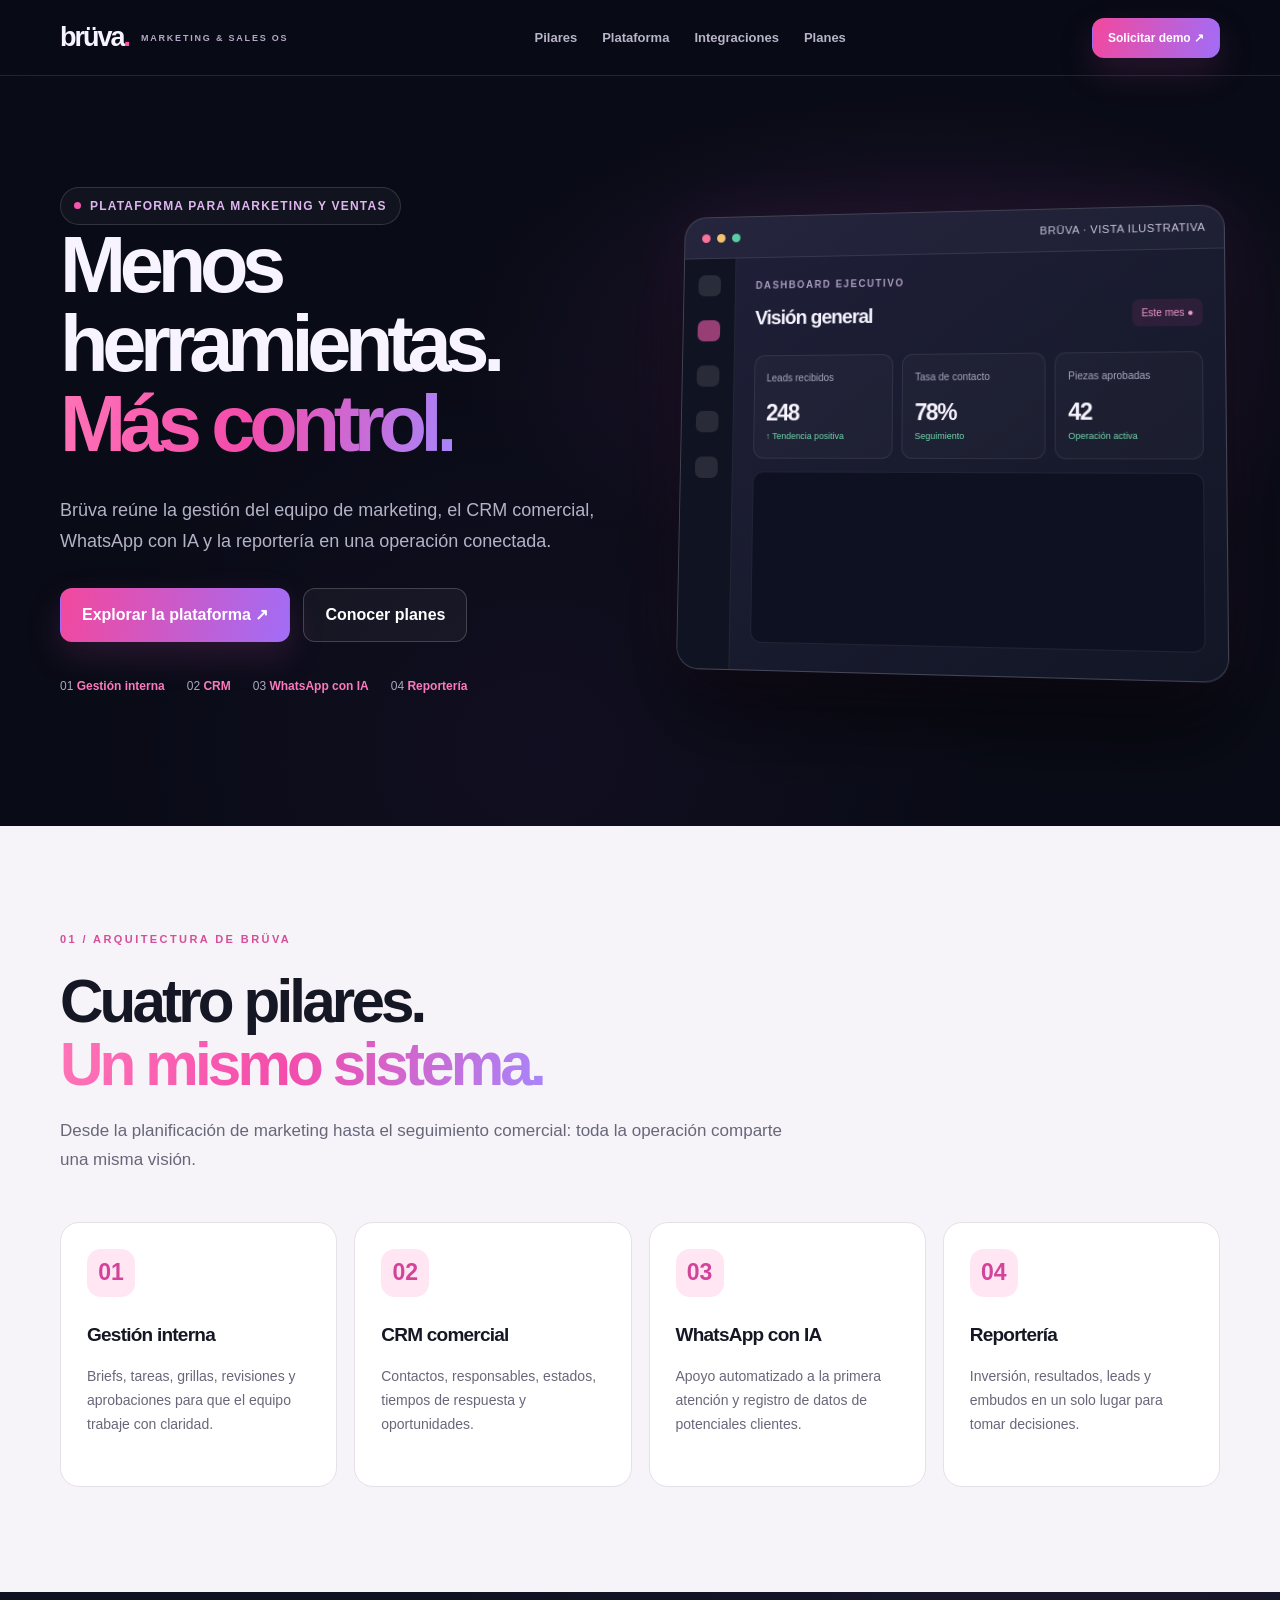
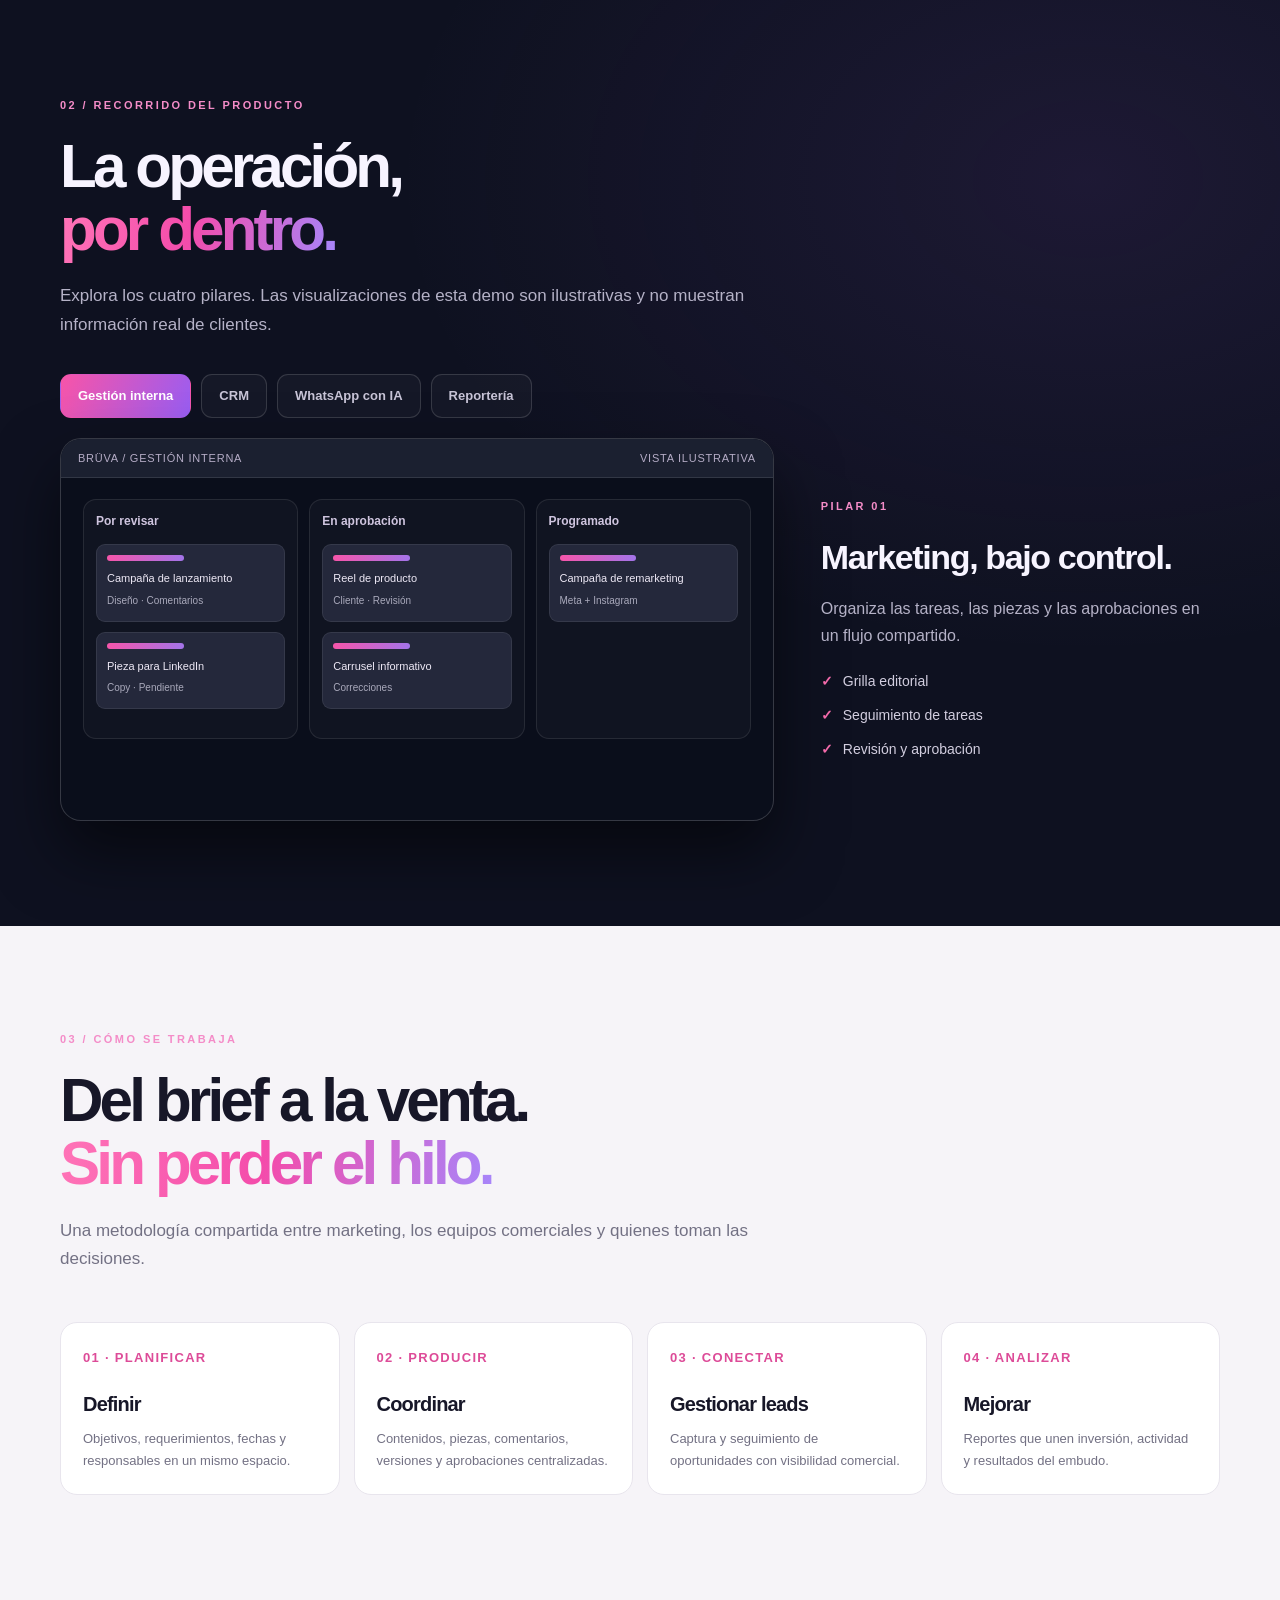
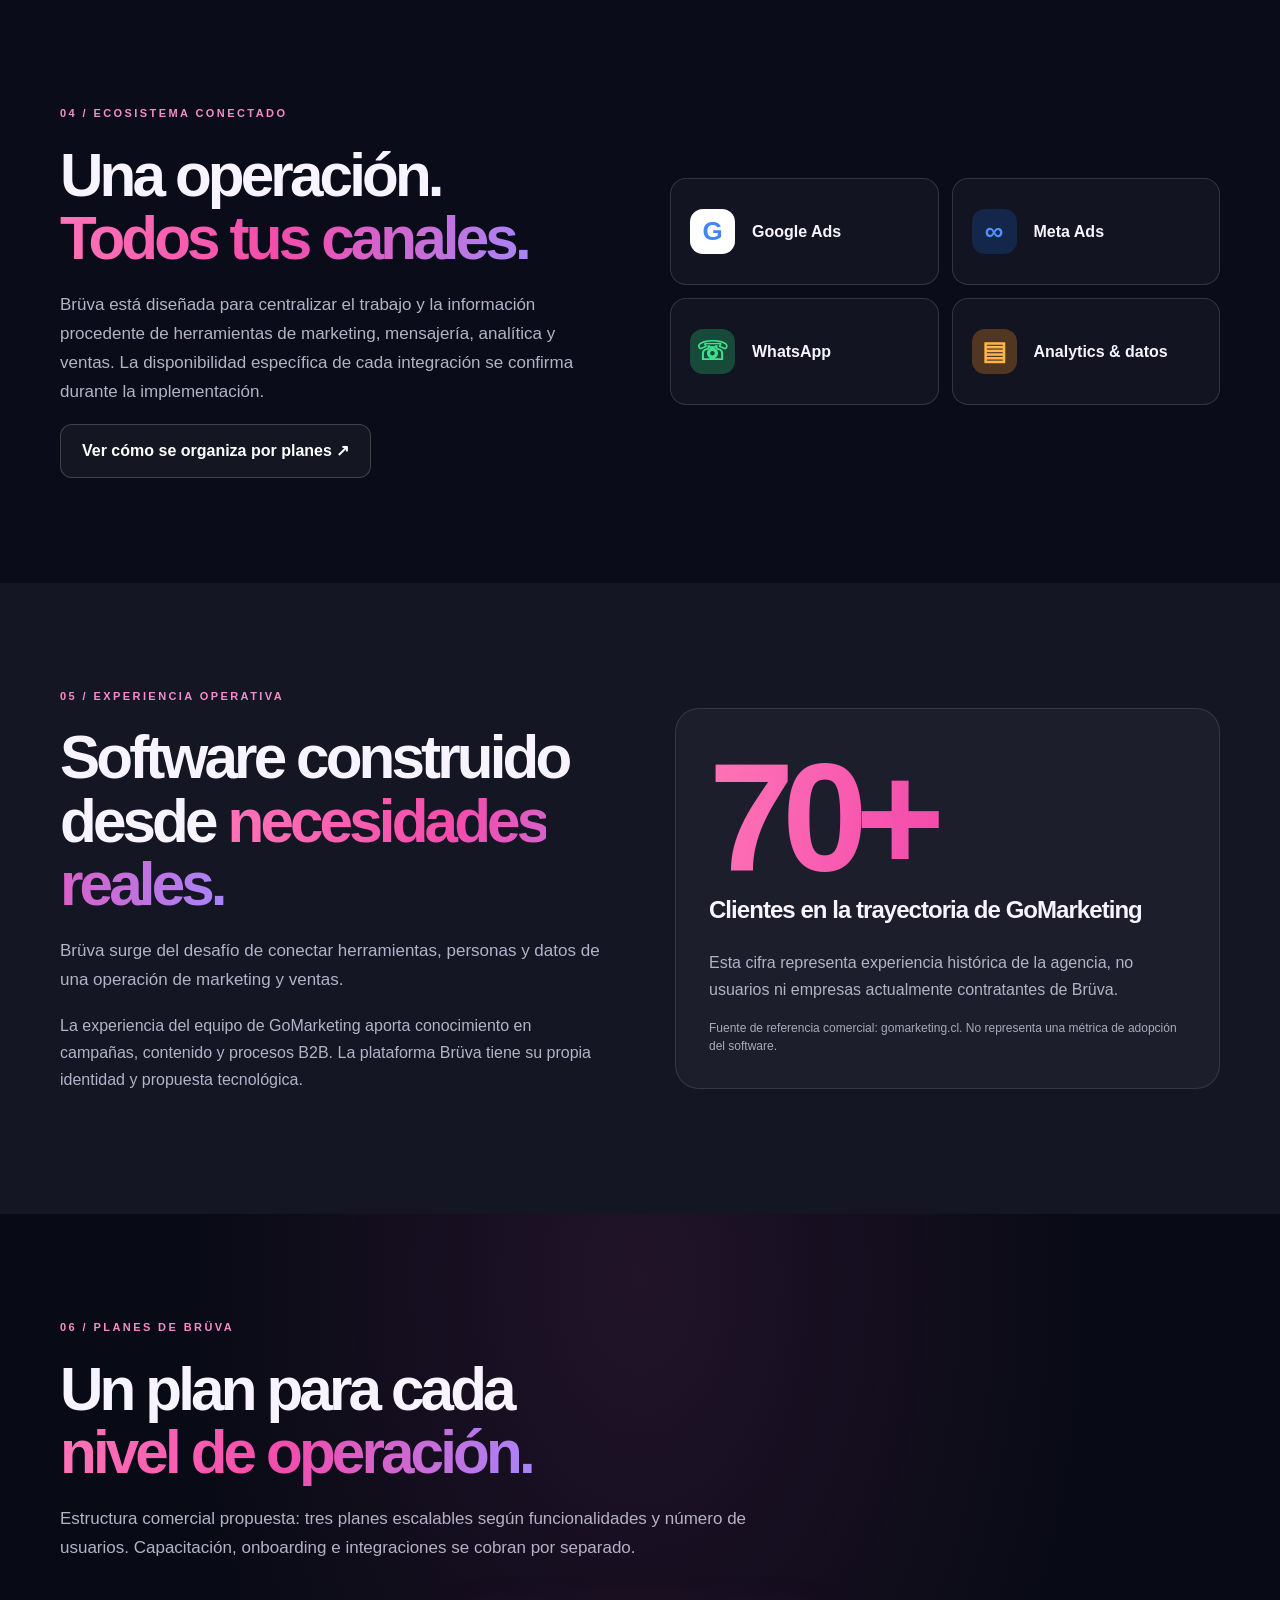
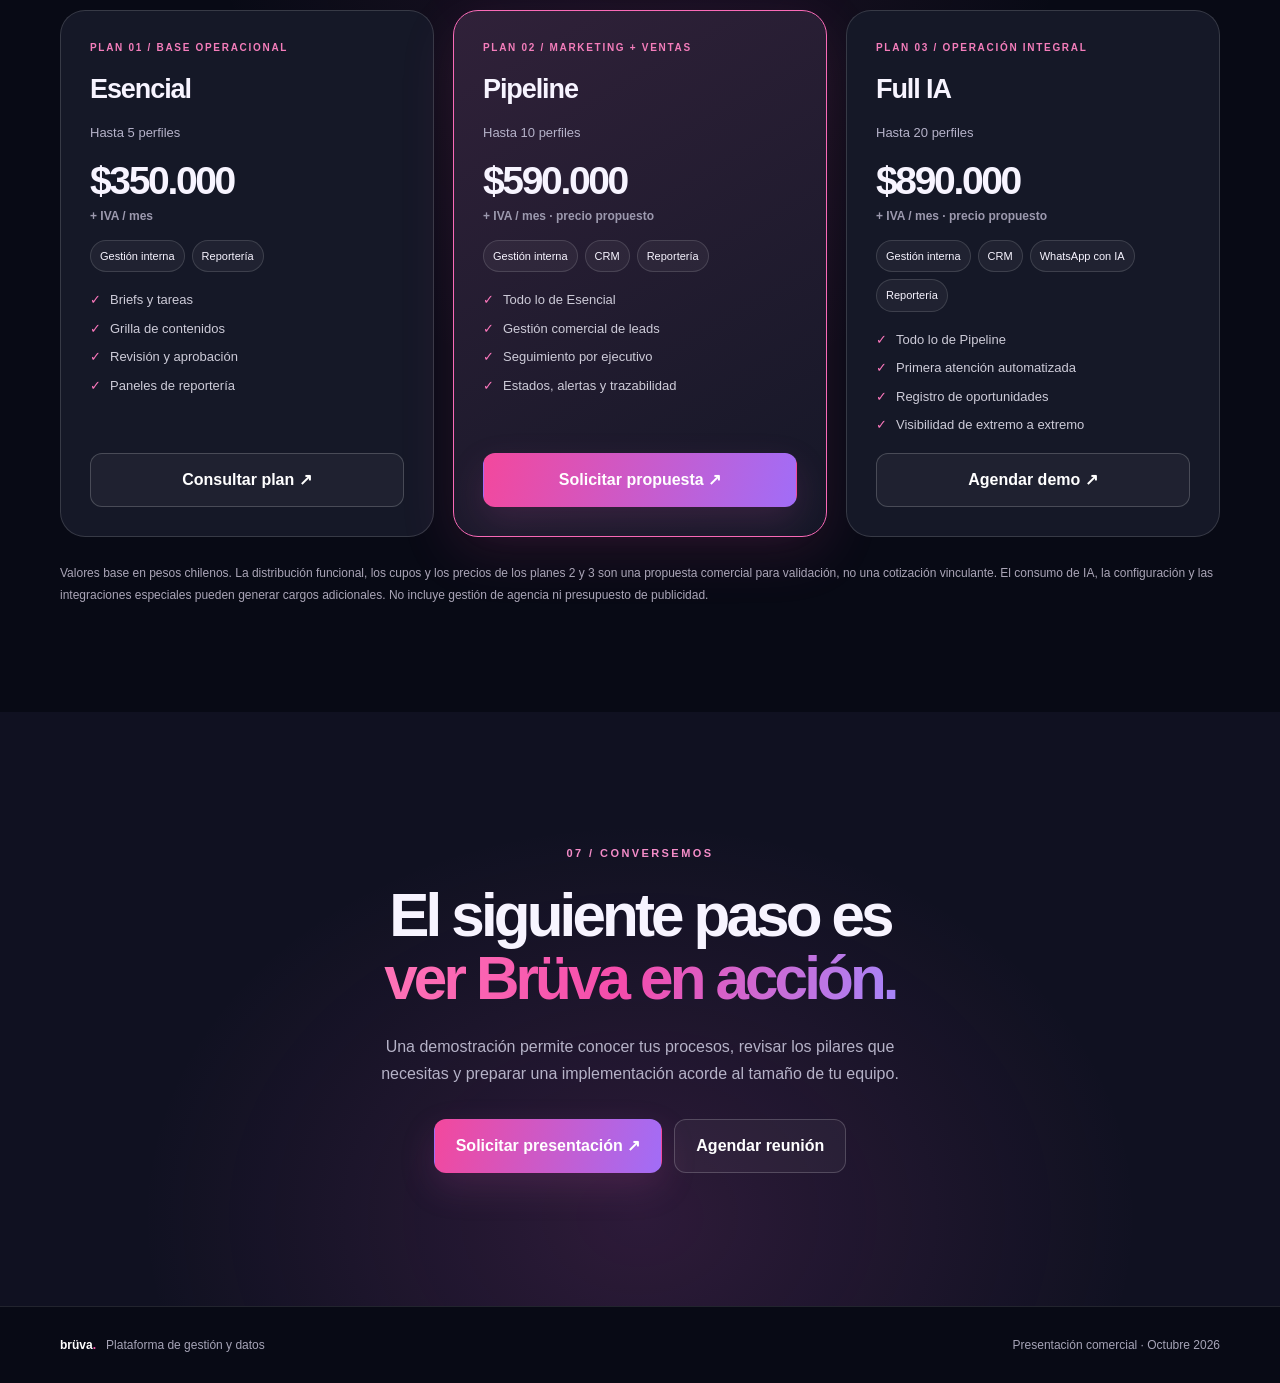
==== index.html @ 6e67d426 "Publicar presentación interactiva de Brüva (cuatro pilares y tres planes)" ====
<!doctype html>
<html lang="es">
<head>
<meta charset="UTF-8"><meta name="viewport" content="width=device-width, initial-scale=1">
<meta name="theme-color" content="#090b16">
<meta name="description" content="Brüva: una plataforma para ordenar tu marketing, conectar tus oportunidades y tomar mejores decisiones. Presentación comercial interactiva.">
<title>Brüva — Presentación interactiva</title>
<style>
:root{--bg:#090b16;--bg2:#0f1121;--sheet:#17192c;--white:#f7f4ff;--muted:#b5b2c7;--pink:#f854a8;--purple:#a16df7;--stroke:#ffffff1b;--radius:22px;--max:1160px}
*{box-sizing:border-box}html{scroll-behavior:smooth}body{margin:0;background:var(--bg);color:var(--white);font-family:Inter,ui-sans-serif,-apple-system,BlinkMacSystemFont,"Segoe UI",Arial,sans-serif;line-height:1.5;-webkit-font-smoothing:antialiased}button,a{font:inherit}a{color:inherit;text-decoration:none}button{cursor:pointer}button:focus-visible,a:focus-visible{outline:3px solid #e778fa;outline-offset:4px}::selection{background:#f854a8;color:#070914}.wrap{width:min(calc(100% - 52px),var(--max));margin:auto}
#progress{position:fixed;top:0;left:0;height:3px;width:0;background:linear-gradient(90deg,var(--pink),var(--purple));z-index:1000}
header{position:sticky;top:0;z-index:100;background:#090b16dd;backdrop-filter:blur(18px);border-bottom:1px solid var(--stroke)}
.navbar{height:75px;display:flex;align-items:center;gap:24px;justify-content:space-between}
.brand{font-size:27px;font-weight:900;letter-spacing:-.075em}.brand i{font-style:normal;color:var(--pink)}.brand small{font-size:9px;font-weight:700;color:#b5a9c9;letter-spacing:.2em;margin-left:12px;vertical-align:middle;text-transform:uppercase}
nav{display:flex;gap:25px;align-items:center}nav a{color:#b8b4c9;font-size:13px;font-weight:670;transition:color .2s}nav a:hover{color:#fff}
.btn{display:inline-flex;justify-content:center;align-items:center;gap:10px;padding:14px 21px;border-radius:12px;border:1px solid #ffffff30;background:#ffffff0b;font-weight:750;color:#fff;transition:transform .25s,background .25s,box-shadow .25s;cursor:pointer;text-align:center}
.btn:hover{transform:translateY(-3px);background:#ffffff17}.btn.primary{border-color:transparent;background:linear-gradient(105deg,#f3489d,#a16df7);box-shadow:0 14px 35px #c34fa22e}.btn.primary:hover{box-shadow:0 18px 40px #c34fa255}.btn.small{font-size:12px;padding:10px 15px}
section{padding:105px 0;position:relative;scroll-margin-top:74px}
.eyebrow{text-transform:uppercase;letter-spacing:.22em;color:#f48cc8;font-size:11px;font-weight:900;margin-bottom:22px}
h1,h2,h3,p{margin-top:0}h1{font-size:clamp(48px,6.2vw,99px);line-height:1.00;letter-spacing:-.079em;margin-bottom:32px}h2{font-size:clamp(35px,4.7vw,67px);line-height:1.05;letter-spacing:-.064em;margin-bottom:21px}h3{font-size:24px;letter-spacing:-.04em;line-height:1.2}p{color:var(--muted);line-height:1.7}.grad{background:linear-gradient(100deg,#ff74b7,#f44cab 47%,#a785fa);color:transparent;background-clip:text;-webkit-background-clip:text}.sub{max-width:735px;font-size:17px}.chip{font-size:12px;font-weight:800;text-transform:uppercase;letter-spacing:.10em;color:#deb6ef;padding:9px 13px;border:1px solid #ffffff24;border-radius:999px;background:#ffffff09;display:inline-flex;gap:9px;align-items:center}.dot{width:7px;height:7px;border-radius:50%;background:#f456ae;display:inline-block}
.hero{min-height:750px;display:flex;align-items:center;padding:105px 0 125px;background:radial-gradient(ellipse at 72% 35%,#a344a329,transparent 36%),radial-gradient(ellipse at 42% 90%,#7438a013,transparent 45%)}
.hero-grid{display:grid;grid-template-columns:1fr .98fr;gap:50px;align-items:center}
.hero p{font-size:18px;max-width:535px}.hero-actions{display:flex;flex-wrap:wrap;gap:13px;margin-top:32px}.hero-meta{display:flex;gap:22px;flex-wrap:wrap;color:#a9a8bf;font-size:12px;margin-top:35px}.hero-meta b{color:#fa7abd}
.shell{background:linear-gradient(145deg,#202039,#121625);border:1px solid #ffffff2e;border-radius:23px;box-shadow:0 45px 85px #0009,0 0 70px #9f4da725;overflow:hidden;transform:perspective(950px) rotateY(-6deg) rotateX(3deg);animation:levitate 8s ease-in-out infinite}
@keyframes levitate{0%,100%{transform:perspective(950px) rotateY(-6deg) rotateX(3deg) translateY(0)}50%{transform:perspective(950px) rotateY(-6deg) rotateX(3deg) translateY(-13px)}}
.shell-top{height:43px;display:flex;align-items:center;padding:0 18px;gap:7px;border-bottom:1px solid #ffffff18;background:#ffffff06}
.light{height:9px;width:9px;border-radius:50%;background:#fa739b}.light:nth-child(2){background:#f5c36d}.light:nth-child(3){background:#58cda1}.shell-top span:last-child{margin-left:auto;color:#ccc5df;font-size:11px;letter-spacing:.05em}
.mini-ui{display:grid;grid-template-columns:55px 1fr;min-height:420px}
.sidebar{background:#101321;border-right:1px solid #ffffff14;padding:17px 15px;display:grid;align-content:start;gap:25px}.side-symbol{height:22px;border-radius:7px;background:#ffffff1b}.side-symbol:nth-child(2){background:#ee5aab9c}
.mini-main{padding:21px}.mini-kicker{color:#aa9cbf;font-size:10px;letter-spacing:.16em;text-transform:uppercase;font-weight:800}.mini-head{display:flex;justify-content:space-between;align-items:center;margin:11px 0 24px}.mini-head strong{font-size:20px;letter-spacing:-.05em}.mini-head em{font-style:normal;font-size:10px;color:#ee98cd;background:#f34a9a18;padding:6px 9px;border-radius:7px}
.metric-grid{display:grid;grid-template-columns:repeat(3,1fr);gap:9px}.metric{border:1px solid #ffffff14;background:#ffffff06;border-radius:11px;padding:15px 12px}.metric label{display:block;font-size:10px;color:#a8a7bf;margin-bottom:11px}.metric b{font-size:23px;letter-spacing:-.06em}.metric small{font-size:9px;color:#72d7ae;display:block}
.chart-ui{margin-top:13px;min-height:173px;display:flex;align-items:flex-end;gap:9px;padding:28px 17px 14px;border-radius:11px;background:#0d1121;border:1px solid #ffffff14}.chart-ui span{flex:1;background:linear-gradient(0deg,#8e66eb,#ed5bb1);border-radius:6px 6px 1px 1px;opacity:.87}.chart-ui span:nth-child(2n){opacity:.62}
.pillars{background:#f6f4f8;color:#161724}.pillars p,.lightsection p{color:#68677a}.pillars .eyebrow,.lightsection .eyebrow{color:#d64e9b}.pillar-grid{display:grid;grid-template-columns:repeat(4,1fr);gap:17px;margin-top:47px}
.pillar{border-radius:19px;background:white;border:1px solid #e6e0e9;padding:26px;min-height:265px;transition:transform .3s,box-shadow .3s}.pillar:hover{transform:translateY(-7px);box-shadow:0 22px 55px #16132219}.pillar .pi{width:48px;height:48px;display:grid;place-items:center;background:#ffe6f2;color:#d4439a;border-radius:14px;font-size:23px;font-weight:800;margin-bottom:27px}.pillar h3{font-size:19px}.pillar p{font-size:14px;margin:0}
.demo{background:radial-gradient(ellipse at 85% 20%,#9b5cde1b,transparent 45%),#0e1120}
.demo-tabs{display:flex;gap:10px;flex-wrap:wrap;margin:34px 0 20px}.demo-tabs button{background:#ffffff08;border:1px solid #ffffff24;color:#c8c4d7;padding:11px 17px;border-radius:11px;font-weight:760;font-size:13px;transition:.25s}.demo-tabs button[aria-selected="true"]{background:linear-gradient(115deg,#f854a8,#985df2);border-color:transparent;color:#fff}
.demo-grid{display:grid;grid-template-columns:1.26fr .74fr;gap:27px;align-items:center}.demo-screen{background:#0a0e1b;border:1px solid #ffffff2e;border-radius:21px;overflow:hidden;min-height:383px;box-shadow:0 32px 65px #0008}
.demo-top{background:#1b2030;border-bottom:1px solid #ffffff1a;padding:11px 17px;color:#b5acc6;font-size:11px;letter-spacing:.07em}.demo-render{padding:21px 22px;min-height:338px}
.demo-copy{padding:20px}.demo-copy h3{font-size:34px;margin-bottom:17px}.demo-copy ul{padding:0;margin:22px 0 0;list-style:none;display:grid;gap:13px}.demo-copy li{color:#d2cedf;font-size:14px}.demo-copy li:before{content:'✓';color:#f36aaa;margin-right:10px;font-weight:900}
.board{display:grid;grid-template-columns:repeat(3,1fr);gap:11px}.board-col{background:#ffffff07;border:1px solid #ffffff18;border-radius:13px;padding:12px;min-height:240px}.board-col h4{margin:0 0 14px;font-size:12px;color:#cfc5df}.board-item{background:#24283b;border:1px solid #ffffff14;border-radius:9px;padding:10px;margin-bottom:10px}.board-item i{height:6px;display:block;background:linear-gradient(90deg,#f655aa,#a374e9);border-radius:5px;width:46%;margin-bottom:9px}.board-item span{font-size:11px;color:#eee9f6;display:block}.board-item small{font-size:10px;color:#a9a9bb}
.crm-stats{display:grid;grid-template-columns:repeat(3,1fr);gap:10px;margin-bottom:18px}.crm-stat{background:#1b2031;border:1px solid #ffffff19;border-radius:12px;padding:14px}.crm-stat small{font-size:10px;color:#bbb1ca;display:block}.crm-stat strong{font-size:28px}.lead{display:grid;grid-template-columns:1.5fr 1fr 1fr;gap:10px;padding:13px 9px;border-bottom:1px solid #ffffff15;font-size:12px;color:#d5d0e0}.lead .state{color:#82dcad}
.chat-panel{max-width:370px;margin:auto;border:1px solid #ffffff26;border-radius:19px;overflow:hidden;background:#111d24}.chat-head{background:#1d5847;padding:16px 20px;font-weight:800;font-size:13px}.bubble{background:#224d42;border-radius:12px;margin:15px 17px 9px;padding:14px;font-size:12px;color:#eaf4ef;max-width:81%}.bubble.user{background:#2d3242;margin-left:auto;text-align:right}.chat-note{text-align:center;font-size:10px;color:#a6c8b7;margin:12px}
.report-cards{display:grid;grid-template-columns:repeat(3,1fr);gap:12px;margin-bottom:20px}.report-card{background:#202439;padding:15px;border-radius:12px}.report-card small{display:block;color:#aaa8c1;font-size:10px}.report-card strong{font-size:22px}.report-bars{display:flex;gap:9px;align-items:flex-end;height:155px;padding:19px 15px 0;background:#13182a;border-radius:11px}.report-bars span{flex:1;background:linear-gradient(#ef69b3,#745fd9);border-radius:6px 6px 0 0}
.steps{background:#f6f4f8;color:#171728}.steps p{color:#737184}.step-grid{display:grid;grid-template-columns:repeat(4,1fr);gap:14px;margin-top:48px}.step{background:white;padding:22px;border-radius:17px;border:1px solid #e8e5ed}.step b{color:#dd4b98;font-size:13px;letter-spacing:.1em}.step h3{font-size:20px;margin:23px 0 12px}.step p{font-size:13px;margin:0}
.connectors{background:#0a0d19}.connector-grid{display:grid;grid-template-columns:1fr 1fr;gap:60px;align-items:center}.logos{display:grid;grid-template-columns:repeat(2,1fr);gap:13px}.logo{border:1px solid #ffffff22;border-radius:16px;min-height:107px;padding:19px;display:flex;align-items:center;gap:17px;background:#ffffff09;font-size:16px;font-weight:730}.logo .emblem{height:45px;width:45px;display:grid;place-items:center;border-radius:13px;background:#fff;color:#4285f4;font-weight:900;font-size:26px}.logo .emblem.meta{background:#14264a;color:#5091ff}.logo .emblem.wa{background:#184a39;color:#3ee28d}.logo .emblem.ga{background:#513721;color:#ffb54a}
.proof{background:#141624}.proof-grid{display:grid;grid-template-columns:1fr 1fr;gap:70px;align-items:center}.proof-big{font-size:clamp(90px,12vw,160px);font-weight:900;letter-spacing:-.08em;line-height:1}.proof small{display:block;color:#aca8bb;font-size:12px;margin-top:16px}.proof-note{padding:33px;background:#ffffff09;border:1px solid #ffffff1d;border-radius:24px}
.pricing{background:radial-gradient(ellipse at 50% 6%,#ca51ae21,transparent 51%),#080a15}.plan-grid{display:grid;grid-template-columns:repeat(3,1fr);gap:19px;margin-top:47px}.plan{background:#151827;border:1px solid #ffffff25;border-radius:25px;padding:29px;min-height:485px;display:flex;flex-direction:column;gap:18px;transition:transform .25s,box-shadow .25s}.plan:hover{transform:translateY(-6px)}.plan.featured{border-color:#fa6ab7;background:linear-gradient(150deg,#302139,#151727);box-shadow:0 16px 55px #d14a9824}.plan h3{margin:0;font-size:27px}.plan .tier{font-size:10px;letter-spacing:.17em;color:#f47dbb;font-weight:900;text-transform:uppercase}.plan .users{color:#b5b2c9;font-size:13px}.plan .cost{font-size:39px;letter-spacing:-.06em;font-weight:900;line-height:1}.plan .cost span{display:block;color:#9c99ae;font-size:12px;letter-spacing:0;font-weight:600;margin-top:10px}.plan .modules{display:flex;flex-wrap:wrap;gap:7px}.plan .modules span{font-size:11px;border-radius:18px;padding:7px 9px;border:1px solid #ffffff22;background:#ffffff0c}.plan ul{list-style:none;margin:0;padding:0;display:grid;gap:9px}.plan li{font-size:13px;color:#cdcbd8}.plan li:before{content:'✓';color:#fc77bc;margin-right:9px}.plan .btn{margin-top:auto}.pricing-foot{font-size:12px;color:#aaa5b7;margin-top:25px;line-height:1.9}
.cta{text-align:center;padding:133px 0;background:radial-gradient(ellipse at 50% 85%,#bd48ae2b,transparent 55%),#101121}.cta h2{max-width:820px;margin:0 auto 23px}.cta p{max-width:570px;margin:0 auto 32px}.cta-actions{display:flex;gap:12px;justify-content:center;flex-wrap:wrap}
footer{background:#080a15;border-top:1px solid var(--stroke);padding:29px 0;color:#a6a4b7;font-size:12px}footer .wrap{display:flex;justify-content:space-between;gap:20px;align-items:center}
@media(min-width:1400px){.hero{min-height:820px}}@media(max-width:990px){nav{display:none}.hero-grid,.connector-grid,.demo-grid,.proof-grid{grid-template-columns:1fr}.hero{padding:100px 0}.shell{max-width:650px;margin:30px auto 0;transform:none;animation:none}.pillar-grid,.step-grid{grid-template-columns:repeat(2,1fr)}.plan-grid{grid-template-columns:1fr}.plan{min-height:unset}}@media(max-width:600px){.wrap{width:min(calc(100% - 34px),var(--max))}.hero{padding:84px 0}.hero h1{font-size:clamp(48px,12.4vw,74px)}.navbar{height:67px}.brand small{display:none}.pillar-grid,.step-grid,.logos{grid-template-columns:1fr}.metric b{font-size:17px}.mini-ui{grid-template-columns:35px 1fr}.sidebar{padding:13px 8px}.mini-main{padding:11px}.shell{border-radius:15px}.metric{padding:9px}.chart-ui{min-height:95px}.demo-screen{min-height:300px}.demo-render{padding:12px}.board{gap:5px}.board-col{padding:6px}.board-item{padding:7px}section{padding:82px 0}footer .wrap{display:block;text-align:center}}
@media(prefers-reduced-motion:reduce){html{scroll-behavior:auto}*,*:before,*:after{animation-duration:.01ms!important;transition-duration:.01ms!important}}
</style>
</head>
<body>
<div id="progress"></div>
<header><div class="wrap navbar"><a href="#inicio" class="brand" aria-label="Brüva, inicio">brüva<i>.</i><small>marketing &amp; sales OS</small></a><nav aria-label="Secciones"><a href="#pilares">Pilares</a><a href="#producto">Plataforma</a><a href="#integraciones">Integraciones</a><a href="#planes">Planes</a></nav><a href="#contacto" class="btn small primary">Solicitar demo ↗</a></div></header>
<main>
<section class="hero" id="inicio"><div class="wrap hero-grid"><div><span class="chip"><span class="dot"></span> Plataforma para marketing y ventas</span><h1>Menos herramientas.<br><span class="grad">Más control.</span></h1><p>Brüva reúne la gestión del equipo de marketing, el CRM comercial, WhatsApp con IA y la reportería en una operación conectada.</p><div class="hero-actions"><a href="#producto" class="btn primary">Explorar la plataforma ↗</a><a href="#planes" class="btn">Conocer planes</a></div><div class="hero-meta"><span>01 <b>Gestión interna</b></span><span>02 <b>CRM</b></span><span>03 <b>WhatsApp con IA</b></span><span>04 <b>Reportería</b></span></div></div><div class="shell" aria-label="Panel conceptual de Brüva"><div class="shell-top"><b class="light"></b><b class="light"></b><b class="light"></b><span>BRÜVA · VISTA ILUSTRATIVA</span></div><div class="mini-ui"><div class="sidebar"><span class="side-symbol"></span><span class="side-symbol"></span><span class="side-symbol"></span><span class="side-symbol"></span><span class="side-symbol"></span></div><div class="mini-main"><div class="mini-kicker">Dashboard ejecutivo</div><div class="mini-head"><strong>Visión general</strong><em>Este mes ●</em></div><div class="metric-grid"><div class="metric"><label>Leads recibidos</label><b>248</b><small>↑ Tendencia positiva</small></div><div class="metric"><label>Tasa de contacto</label><b>78%</b><small>Seguimiento</small></div><div class="metric"><label>Piezas aprobadas</label><b>42</b><small>Operación activa</small></div></div><div class="chart-ui" aria-hidden="true"><span style="height:39%"></span><span style="height:52%"></span><span style="height:49%"></span><span style="height:67%"></span><span style="height:58%"></span><span style="height:80%"></span><span style="height:72%"></span><span style="height:94%"></span></div></div></div></div></div></section>
<section class="pillars" id="pilares"><div class="wrap"><div class="eyebrow">01 / Arquitectura de Brüva</div><h2>Cuatro pilares.<br><span class="grad">Un mismo sistema.</span></h2><p class="sub">Desde la planificación de marketing hasta el seguimiento comercial: toda la operación comparte una misma visión.</p><div class="pillar-grid"><article class="pillar"><div class="pi">01</div><h3>Gestión interna</h3><p>Briefs, tareas, grillas, revisiones y aprobaciones para que el equipo trabaje con claridad.</p></article><article class="pillar"><div class="pi">02</div><h3>CRM comercial</h3><p>Contactos, responsables, estados, tiempos de respuesta y oportunidades.</p></article><article class="pillar"><div class="pi">03</div><h3>WhatsApp con IA</h3><p>Apoyo automatizado a la primera atención y registro de datos de potenciales clientes.</p></article><article class="pillar"><div class="pi">04</div><h3>Reportería</h3><p>Inversión, resultados, leads y embudos en un solo lugar para tomar decisiones.</p></article></div></div></section>
<section class="demo" id="producto"><div class="wrap"><div class="eyebrow">02 / Recorrido del producto</div><h2>La operación,<br><span class="grad">por dentro.</span></h2><p class="sub">Explora los cuatro pilares. Las visualizaciones de esta demo son ilustrativas y no muestran información real de clientes.</p><div class="demo-tabs" role="tablist" aria-label="Pilares de Brüva"><button role="tab" aria-selected="true" data-tab="marketing">Gestión interna</button><button role="tab" aria-selected="false" data-tab="crm">CRM</button><button role="tab" aria-selected="false" data-tab="ia">WhatsApp con IA</button><button role="tab" aria-selected="false" data-tab="reportes">Reportería</button></div><div class="demo-grid"><div class="demo-screen"><div class="demo-top">BRÜVA / <span id="screen-label">MARKETING</span> <span style="float:right">VISTA ILUSTRATIVA</span></div><div class="demo-render" id="screen-content"></div></div><div class="demo-copy"><div class="eyebrow" id="demo-kicker">Pilar 01</div><h3 id="demo-title">Marketing, bajo control.</h3><p id="demo-desc">Planifica cada entrega, revisa las piezas y lleva las aprobaciones a un flujo visible.</p><ul id="demo-list"><li>Grilla editorial</li><li>Seguimiento de tareas</li><li>Revisión y aprobación</li></ul></div></div></div></section>
<section class="steps" id="flujo"><div class="wrap"><div class="eyebrow">03 / Cómo se trabaja</div><h2>Del brief a la venta.<br><span class="grad">Sin perder el hilo.</span></h2><p class="sub">Una metodología compartida entre marketing, los equipos comerciales y quienes toman las decisiones.</p><div class="step-grid"><article class="step"><b>01 · PLANIFICAR</b><h3>Definir</h3><p>Objetivos, requerimientos, fechas y responsables en un mismo espacio.</p></article><article class="step"><b>02 · PRODUCIR</b><h3>Coordinar</h3><p>Contenidos, piezas, comentarios, versiones y aprobaciones centralizadas.</p></article><article class="step"><b>03 · CONECTAR</b><h3>Gestionar leads</h3><p>Captura y seguimiento de oportunidades con visibilidad comercial.</p></article><article class="step"><b>04 · ANALIZAR</b><h3>Mejorar</h3><p>Reportes que unen inversión, actividad y resultados del embudo.</p></article></div></div></section>
<section class="connectors" id="integraciones"><div class="wrap connector-grid"><div><div class="eyebrow">04 / Ecosistema conectado</div><h2>Una operación.<br><span class="grad">Todos tus canales.</span></h2><p class="sub">Brüva está diseñada para centralizar el trabajo y la información procedente de herramientas de marketing, mensajería, analítica y ventas. La disponibilidad específica de cada integración se confirma durante la implementación.</p><a href="#planes" class="btn">Ver cómo se organiza por planes ↗</a></div><div class="logos"><div class="logo"><span class="emblem" style="background:#fff;color:#4285f4">G</span>Google Ads</div><div class="logo"><span class="emblem meta">∞</span>Meta Ads</div><div class="logo"><span class="emblem wa">☏</span>WhatsApp</div><div class="logo"><span class="emblem ga">▤</span>Analytics &amp; datos</div></div></div></section>
<section class="proof"><div class="wrap proof-grid"><div><div class="eyebrow">05 / Experiencia operativa</div><h2>Software construido desde <span class="grad">necesidades reales.</span></h2><p class="sub">Brüva surge del desafío de conectar herramientas, personas y datos de una operación de marketing y ventas.</p><p>La experiencia del equipo de GoMarketing aporta conocimiento en campañas, contenido y procesos B2B. La plataforma Brüva tiene su propia identidad y propuesta tecnológica.</p></div><div class="proof-note"><div class="proof-big grad">70+</div><h3>Clientes en la trayectoria de GoMarketing</h3><p>Esta cifra representa experiencia histórica de la agencia, no usuarios ni empresas actualmente contratantes de Brüva.</p><small>Fuente de referencia comercial: gomarketing.cl. No representa una métrica de adopción del software.</small></div></div></section>
<section class="pricing" id="planes"><div class="wrap"><div class="eyebrow">06 / Planes de Brüva</div><h2>Un plan para cada<br><span class="grad">nivel de operación.</span></h2><p class="sub">Estructura comercial propuesta: tres planes escalables según funcionalidades y número de usuarios. Capacitación, onboarding e integraciones se cobran por separado.</p><div class="plan-grid"><article class="plan"><div class="tier">Plan 01 / Base operacional</div><h3>Esencial</h3><div class="users">Hasta 5 perfiles</div><div class="cost">$350.000<span>+ IVA / mes</span></div><div class="modules"><span>Gestión interna</span><span>Reportería</span></div><ul><li>Briefs y tareas</li><li>Grilla de contenidos</li><li>Revisión y aprobación</li><li>Paneles de reportería</li></ul><a class="btn" href="#contacto">Consultar plan ↗</a></article><article class="plan featured"><div class="tier">Plan 02 / Marketing + ventas</div><h3>Pipeline</h3><div class="users">Hasta 10 perfiles</div><div class="cost">$590.000<span>+ IVA / mes · precio propuesto</span></div><div class="modules"><span>Gestión interna</span><span>CRM</span><span>Reportería</span></div><ul><li>Todo lo de Esencial</li><li>Gestión comercial de leads</li><li>Seguimiento por ejecutivo</li><li>Estados, alertas y trazabilidad</li></ul><a class="btn primary" href="#contacto">Solicitar propuesta ↗</a></article><article class="plan"><div class="tier">Plan 03 / Operación integral</div><h3>Full IA</h3><div class="users">Hasta 20 perfiles</div><div class="cost">$890.000<span>+ IVA / mes · precio propuesto</span></div><div class="modules"><span>Gestión interna</span><span>CRM</span><span>WhatsApp con IA</span><span>Reportería</span></div><ul><li>Todo lo de Pipeline</li><li>Primera atención automatizada</li><li>Registro de oportunidades</li><li>Visibilidad de extremo a extremo</li></ul><a class="btn" href="#contacto">Agendar demo ↗</a></article></div><div class="pricing-foot">Valores base en pesos chilenos. La distribución funcional, los cupos y los precios de los planes 2 y 3 son una propuesta comercial para validación, no una cotización vinculante. El consumo de IA, la configuración y las integraciones especiales pueden generar cargos adicionales. No incluye gestión de agencia ni presupuesto de publicidad.</div></div></section>
<section class="cta" id="contacto"><div class="wrap"><div class="eyebrow">07 / Conversemos</div><h2>El siguiente paso es<br><span class="grad">ver Brüva en acción.</span></h2><p>Una demostración permite conocer tus procesos, revisar los pilares que necesitas y preparar una implementación acorde al tamaño de tu equipo.</p><div class="cta-actions"><a class="btn primary" href="mailto:contacto@gomarketing.cl?subject=Quiero%20conocer%20Br%C3%BCva">Solicitar presentación ↗</a><a class="btn" href="https://calendly.com/go-marketing/conversemos-nuevos" target="_blank" rel="noopener">Agendar reunión</a></div></div></section>
</main>
<footer><div class="wrap"><div><strong style="color:white">brüva<span style="color:#f854a8">.</span></strong> &nbsp; Plataforma de gestión y datos</div><div>Presentación comercial · Octubre 2026</div></div></footer>
<script>
(function(){
const scenes={
marketing:{label:"GESTIÓN INTERNA",kicker:"Pilar 01",title:"Marketing, bajo control.",desc:"Organiza las tareas, las piezas y las aprobaciones en un flujo compartido.",points:["Grilla editorial","Seguimiento de tareas","Revisión y aprobación"],render:'<div class="board"><div class="board-col"><h4>Por revisar</h4><div class="board-item"><i></i><span>Campaña de lanzamiento</span><small>Diseño · Comentarios</small></div><div class="board-item"><i></i><span>Pieza para LinkedIn</span><small>Copy · Pendiente</small></div></div><div class="board-col"><h4>En aprobación</h4><div class="board-item"><i></i><span>Reel de producto</span><small>Cliente · Revisión</small></div><div class="board-item"><i></i><span>Carrusel informativo</span><small>Correcciones</small></div></div><div class="board-col"><h4>Programado</h4><div class="board-item"><i></i><span>Campaña de remarketing</span><small>Meta + Instagram</small></div></div></div>'},
crm:{label:"CRM COMERCIAL",kicker:"Pilar 02",title:"Cada oportunidad importa.",desc:"Da seguimiento a contactos, responsables y tiempo de primera gestión.",points:["Leads por ejecutivo","Estados y oportunidades","Alertas y trazabilidad"],render:'<div class="crm-stats"><div class="crm-stat"><small>Leads recibidos</small><strong>84</strong></div><div class="crm-stat"><small>Contactados</small><strong>67</strong></div><div class="crm-stat"><small>Oportunidades</small><strong>21</strong></div></div><div class="lead"><b>Oportunidad</b><b>Responsable</b><b>Estado</b></div><div class="lead"><span>Consulta servicio B2B</span><span>Ejecutivo A</span><span class="state">En gestión</span></div><div class="lead"><span>Solicitud cotización</span><span>Ejecutivo B</span><span class="state">Contactado</span></div><div class="lead"><span>Nuevo formulario</span><span>Ejecutivo C</span><span class="state">Asignado</span></div>'},
ia:{label:"WHATSAPP CON IA",kicker:"Pilar 03",title:"Una mejor primera atención.",desc:"Automatiza el contacto inicial y registra antecedentes relevantes en el CRM.",points:["Primer contacto inmediato","Captura de datos","Derivación al equipo"],render:'<div class="chat-panel"><div class="chat-head">Brüva · Atención de clientes</div><div class="bubble user">Hola, quisiera conocer sus soluciones.</div><div class="bubble">¡Hola! Con gusto te ayudamos. ¿Qué servicio necesitas cotizar?</div><div class="bubble user">Necesito una solución para mi empresa.</div><div class="bubble">Perfecto. ¿Me compartes tu nombre y correo para que un ejecutivo continúe?</div><div class="chat-note">Ejemplo ilustrativo de conversación</div></div>'},
reportes:{label:"REPORTERÍA",kicker:"Pilar 04",title:"Decisiones conectadas.",desc:"Consolida información de campañas, captación y avance comercial.",points:["Inversión y resultados","Costo por oportunidad","Embudo de conversión"],render:'<div class="report-cards"><div class="report-card"><small>Inversión</small><strong>$850k</strong></div><div class="report-card"><small>Leads</small><strong>124</strong></div><div class="report-card"><small>Costo por lead</small><strong>$6,9k</strong></div></div><div class="report-bars"><span style="height:40%"></span><span style="height:56%"></span><span style="height:47%"></span><span style="height:73%"></span><span style="height:68%"></span><span style="height:89%"></span><span style="height:77%"></span></div>'}
};
const $=s=>document.querySelector(s);const $$=s=>[...document.querySelectorAll(s)];
function activate(key){const d=scenes[key];if(!d)return;$$('[data-tab]').forEach(b=>b.setAttribute('aria-selected',String(b.dataset.tab===key)));$('#screen-label').textContent=d.label;$('#screen-content').innerHTML=d.render;$('#demo-kicker').textContent=d.kicker;$('#demo-title').textContent=d.title;$('#demo-desc').textContent=d.desc;$('#demo-list').replaceChildren(...d.points.map(s=>{const li=document.createElement('li');li.textContent=s;return li}))}
$$('[data-tab]').forEach(b=>b.addEventListener('click',()=>activate(b.dataset.tab)));activate('marketing');
let ticking=false;function track(){if(!ticking){requestAnimationFrame(()=>{const d=document.documentElement;const p=(d.scrollTop/(d.scrollHeight-d.clientHeight))*100;$('#progress').style.width=Math.max(0,Math.min(100,p||0))+'%';ticking=false});ticking=true}}
window.addEventListener('scroll',track,{passive:true});track();
})();
</script>
</body>
</html>
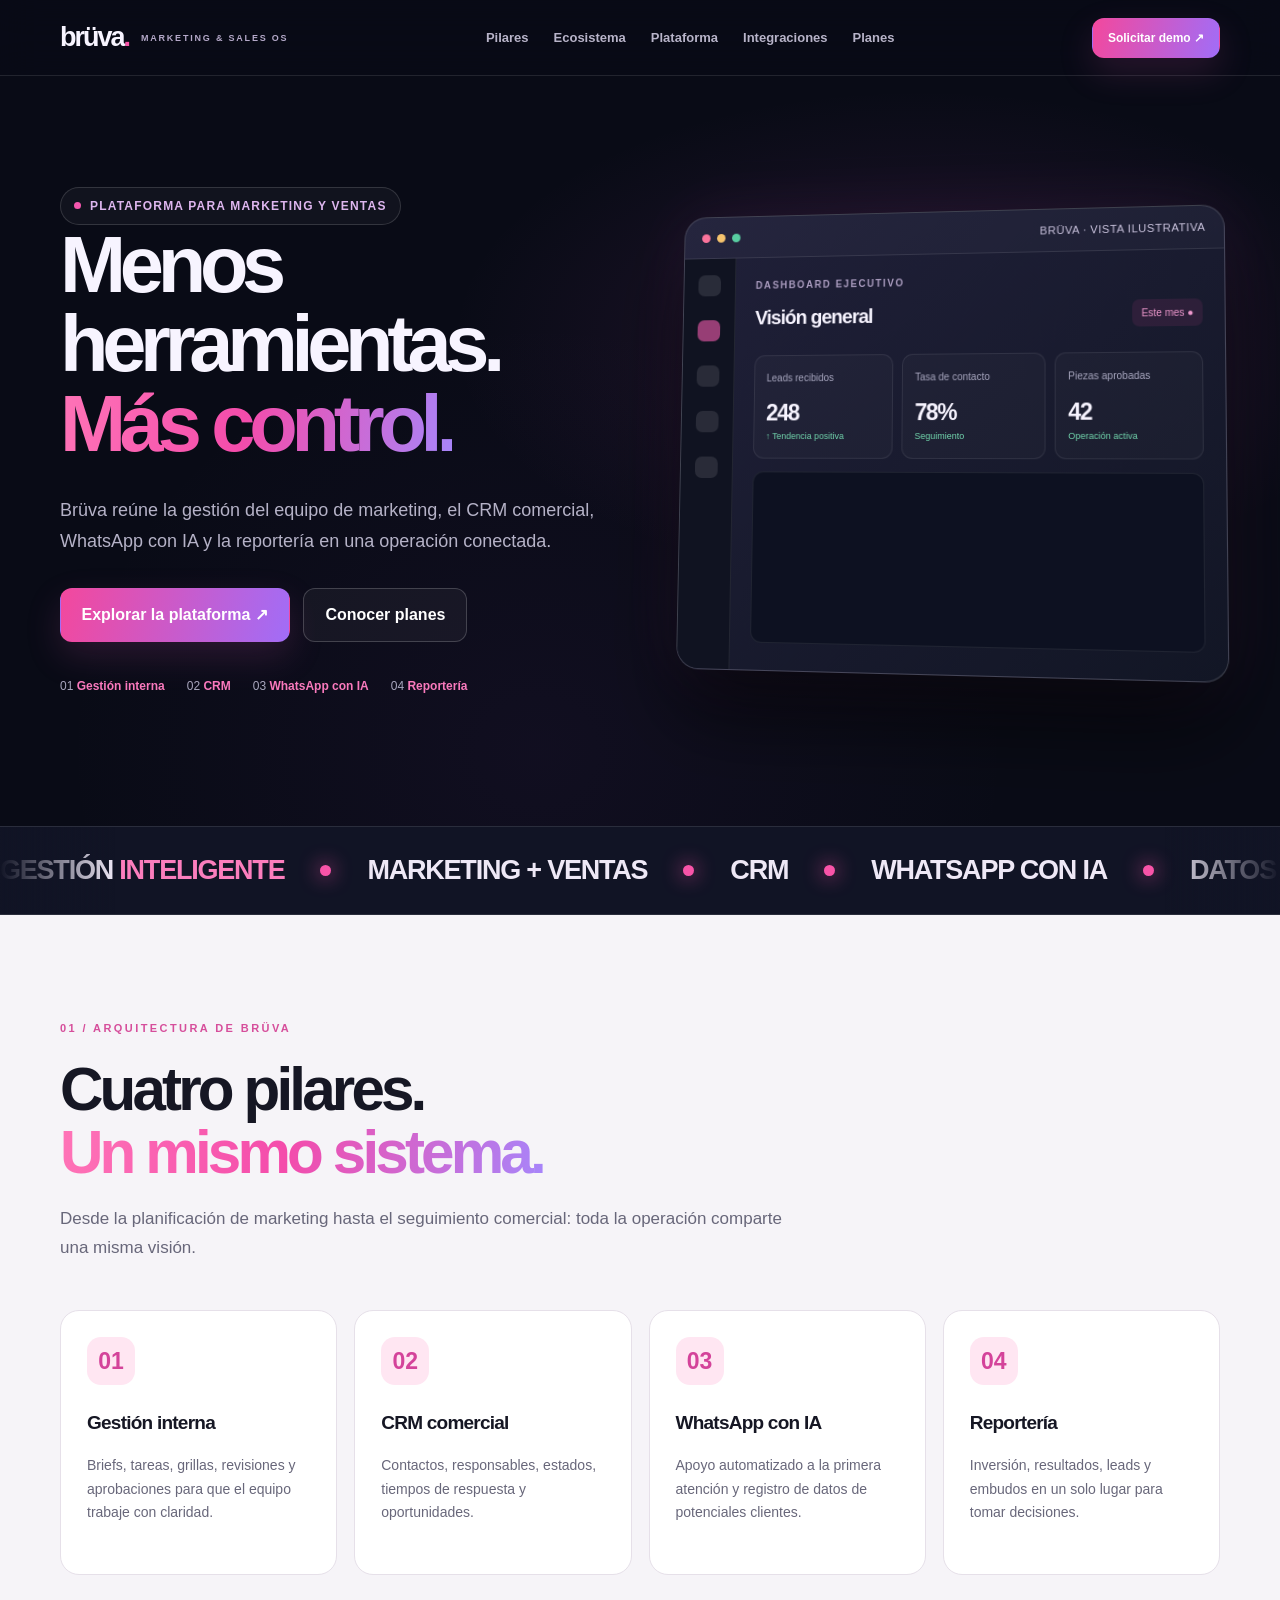
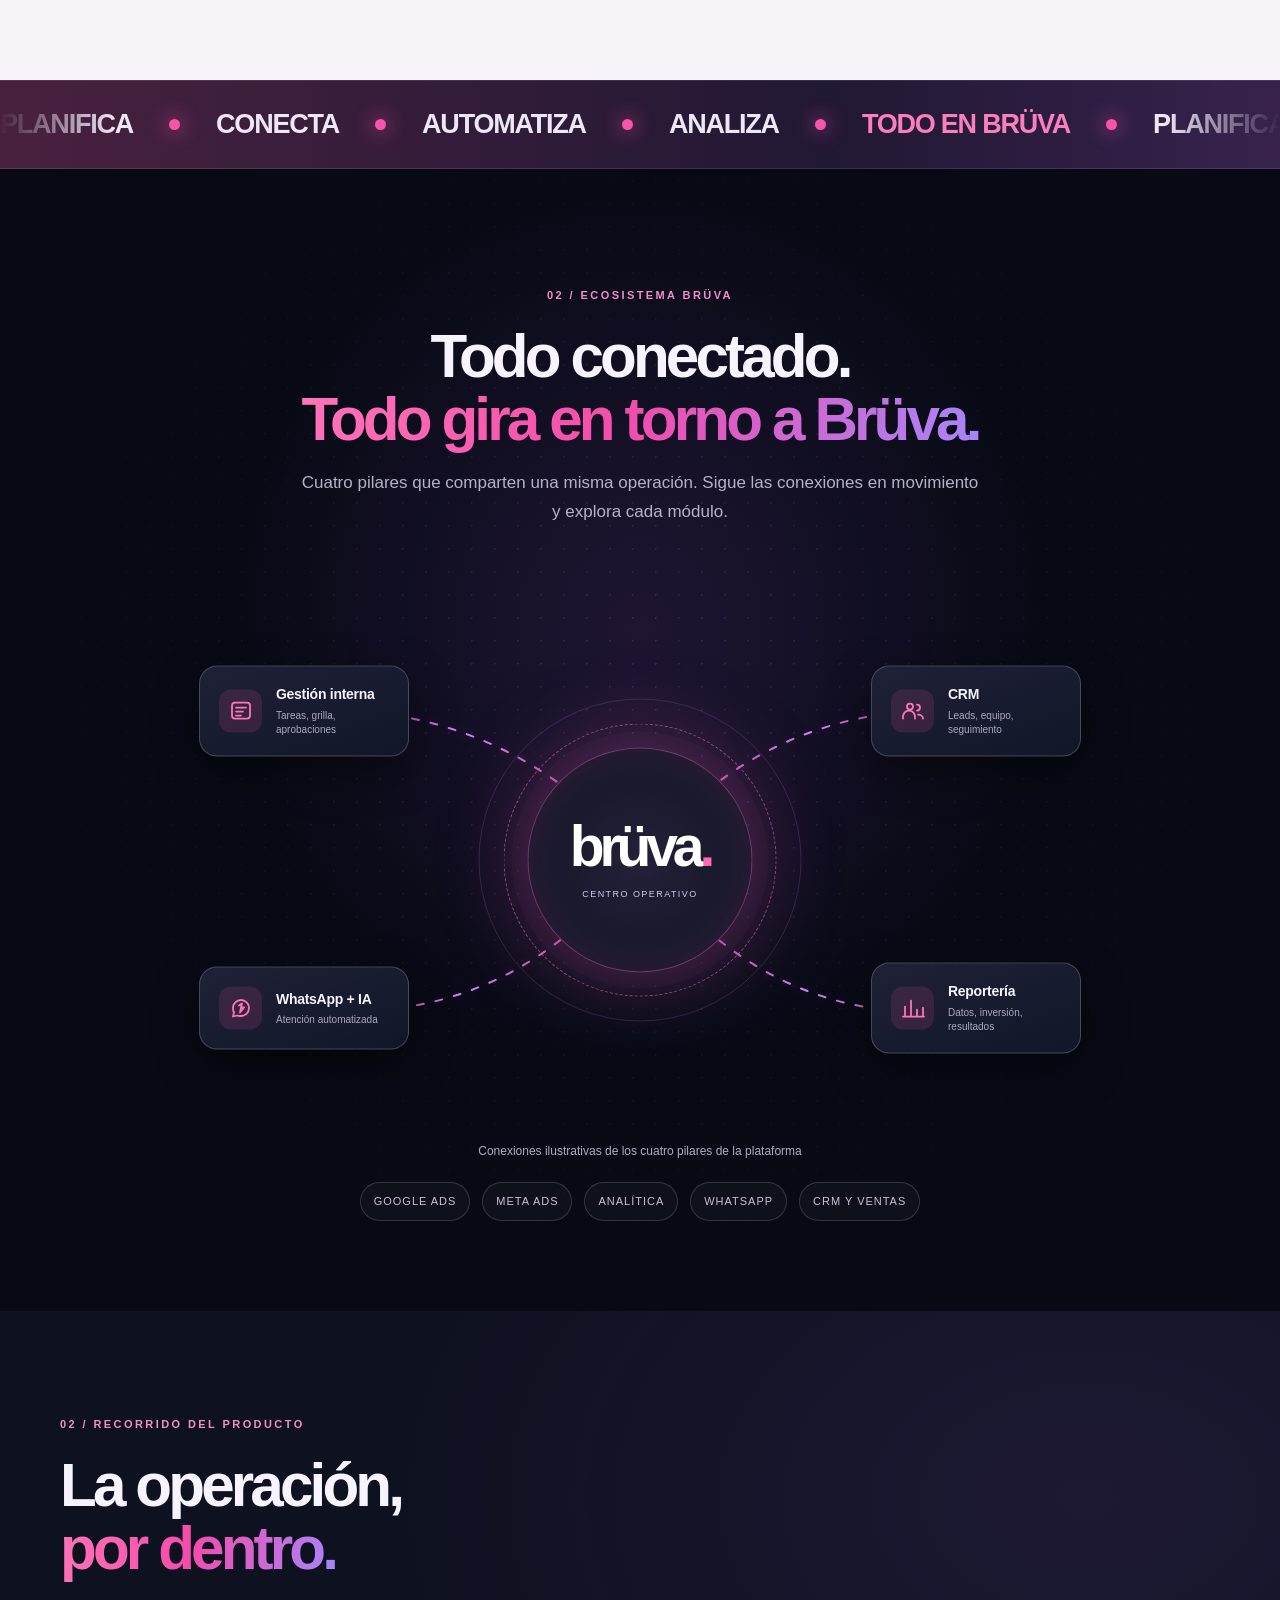
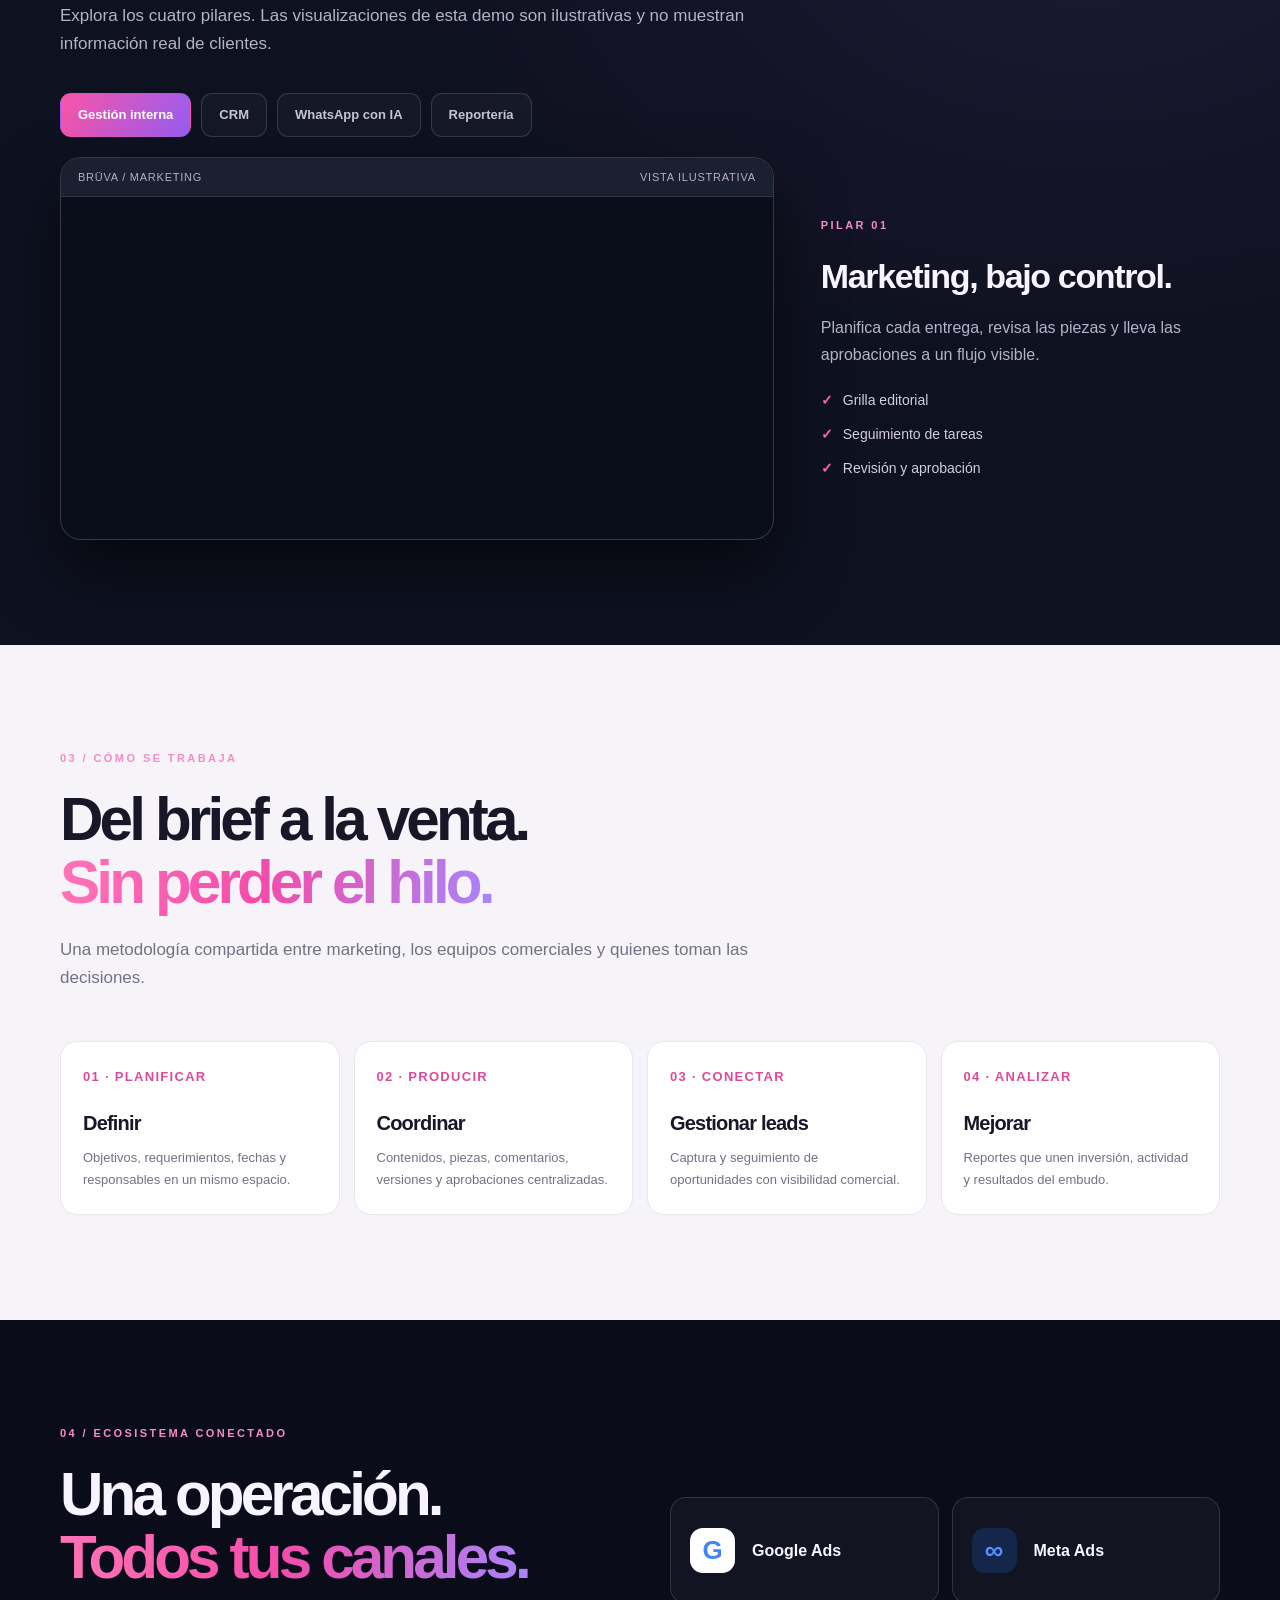
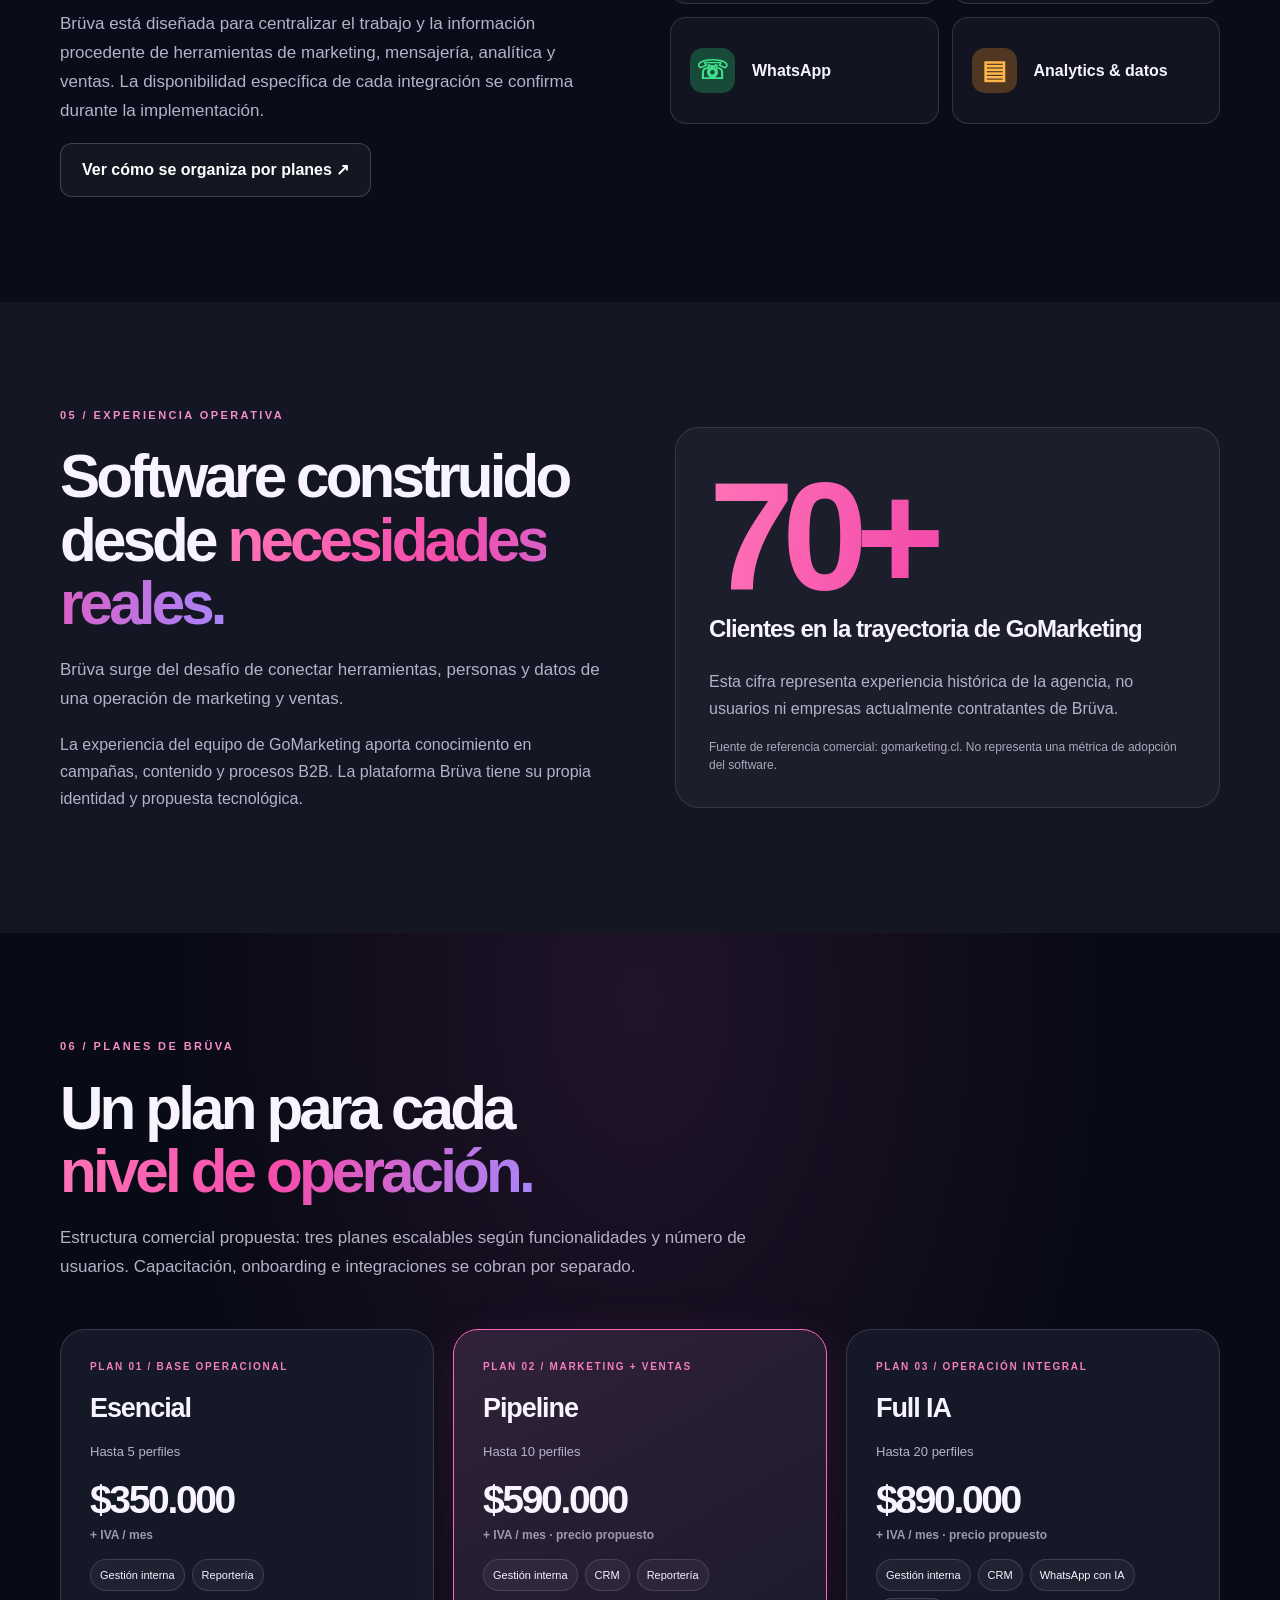
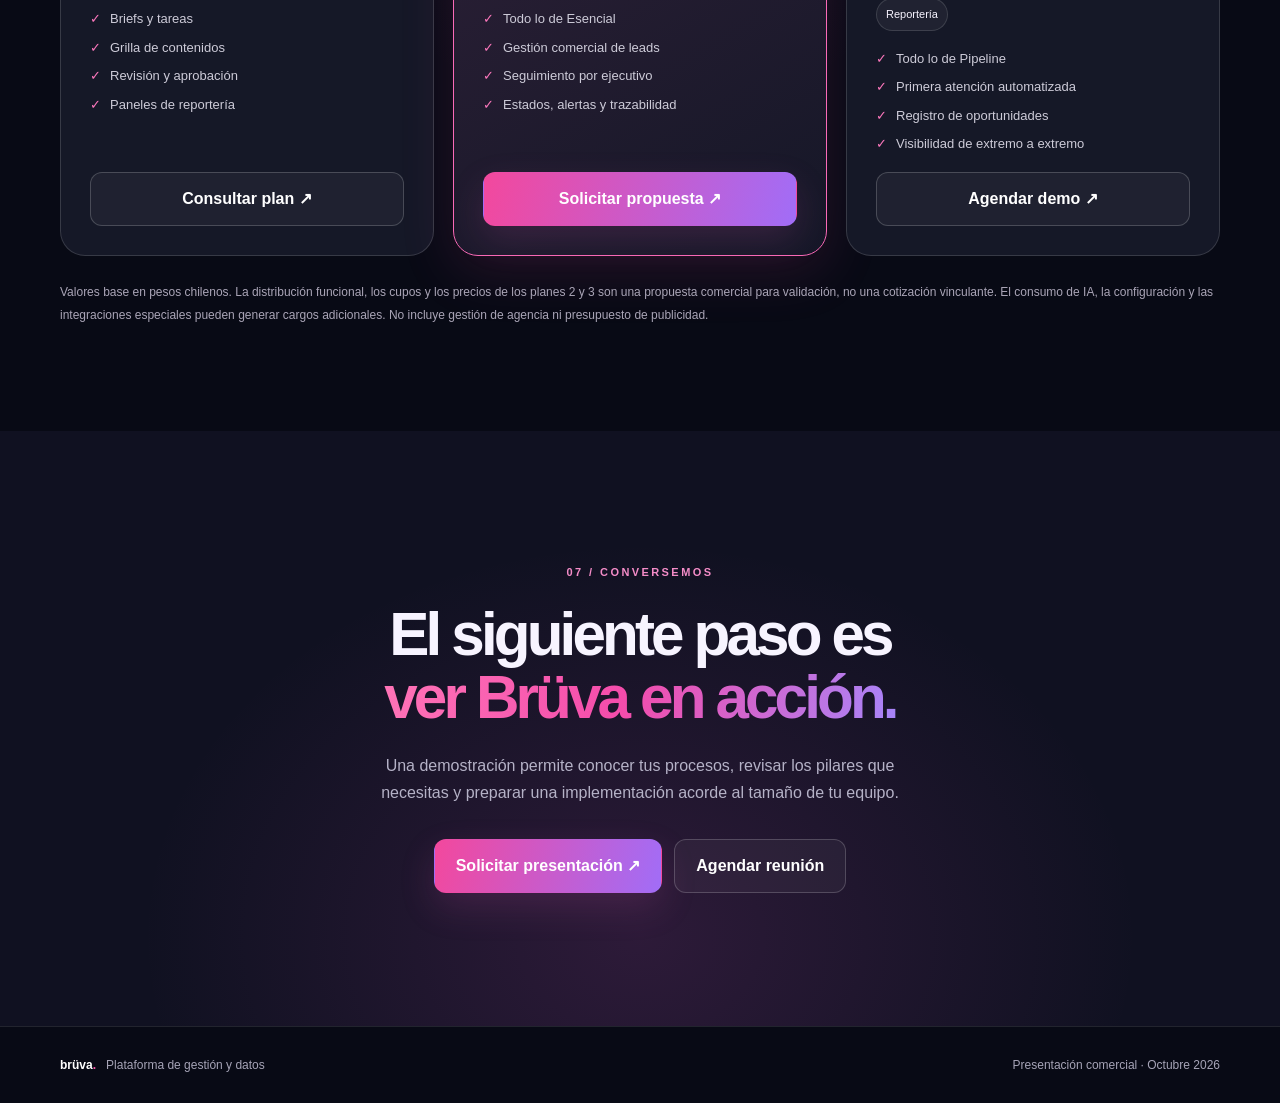
==== commit ed63f1c3: "Añadir motion design: marquesinas animadas, ecosistema conectado, scroll reveals y transiciones inte" ====
--- a/index.html
+++ b/index.html
@@ -4,7 +4,7 @@
 <meta charset="UTF-8"><meta name="viewport" content="width=device-width, initial-scale=1">
 <meta name="theme-color" content="#090b16">
 <meta name="description" content="Brüva: una plataforma para ordenar tu marketing, conectar tus oportunidades y tomar mejores decisiones. Presentación comercial interactiva.">
-<title>Brüva — Presentación interactiva</title>
+<title>Brüva — Experiencia interactiva con movimiento</title>
 <style>
 :root{--bg:#090b16;--bg2:#0f1121;--sheet:#17192c;--white:#f7f4ff;--muted:#b5b2c7;--pink:#f854a8;--purple:#a16df7;--stroke:#ffffff1b;--radius:22px;--max:1160px}
 *{box-sizing:border-box}html{scroll-behavior:smooth}body{margin:0;background:var(--bg);color:var(--white);font-family:Inter,ui-sans-serif,-apple-system,BlinkMacSystemFont,"Segoe UI",Arial,sans-serif;line-height:1.5;-webkit-font-smoothing:antialiased}button,a{font:inherit}a{color:inherit;text-decoration:none}button{cursor:pointer}button:focus-visible,a:focus-visible{outline:3px solid #e778fa;outline-offset:4px}::selection{background:#f854a8;color:#070914}.wrap{width:min(calc(100% - 52px),var(--max));margin:auto}
@@ -49,14 +49,116 @@
 footer{background:#080a15;border-top:1px solid var(--stroke);padding:29px 0;color:#a6a4b7;font-size:12px}footer .wrap{display:flex;justify-content:space-between;gap:20px;align-items:center}
 @media(min-width:1400px){.hero{min-height:820px}}@media(max-width:990px){nav{display:none}.hero-grid,.connector-grid,.demo-grid,.proof-grid{grid-template-columns:1fr}.hero{padding:100px 0}.shell{max-width:650px;margin:30px auto 0;transform:none;animation:none}.pillar-grid,.step-grid{grid-template-columns:repeat(2,1fr)}.plan-grid{grid-template-columns:1fr}.plan{min-height:unset}}@media(max-width:600px){.wrap{width:min(calc(100% - 34px),var(--max))}.hero{padding:84px 0}.hero h1{font-size:clamp(48px,12.4vw,74px)}.navbar{height:67px}.brand small{display:none}.pillar-grid,.step-grid,.logos{grid-template-columns:1fr}.metric b{font-size:17px}.mini-ui{grid-template-columns:35px 1fr}.sidebar{padding:13px 8px}.mini-main{padding:11px}.shell{border-radius:15px}.metric{padding:9px}.chart-ui{min-height:95px}.demo-screen{min-height:300px}.demo-render{padding:12px}.board{gap:5px}.board-col{padding:6px}.board-item{padding:7px}section{padding:82px 0}footer .wrap{display:block;text-align:center}}
 @media(prefers-reduced-motion:reduce){html{scroll-behavior:auto}*,*:before,*:after{animation-duration:.01ms!important;transition-duration:.01ms!important}}
+
+/* BRÜVA / MOTION EDITION — Visual storytelling */
+:root{--mag-glow:rgba(245,67,162,.23)}
+body{scroll-behavior:smooth}
+.hero h1{animation:hero-rise .95s cubic-bezier(.18,.82,.18,1) both}
+.hero p{animation:hero-rise 1.08s .13s cubic-bezier(.18,.82,.18,1) both}
+.hero-actions{animation:hero-rise 1.05s .25s cubic-bezier(.18,.82,.18,1) both}
+.hero .shell{animation:levitate 8s ease-in-out infinite,hero-shell-in 1.1s .2s both}
+@keyframes hero-rise{from{opacity:0;transform:translateY(33px);filter:blur(8px)}to{opacity:1;transform:translateY(0);filter:blur(0)}}
+@keyframes hero-shell-in{from{opacity:0;filter:blur(10px)}to{opacity:1;filter:blur(0)}}
+.pillar{transition:transform .35s cubic-bezier(.2,.8,.2,1),box-shadow .35s,border-color .35s}
+.pillar:hover{border-color:#ec73ba;transform:translateY(-11px) rotate(-1deg);box-shadow:0 24px 65px #d44ba126}
+.pillar .pi{transition:transform .4s cubic-bezier(.2,.8,.2,1),background .4s}
+.pillar:hover .pi{transform:rotate(-11deg) scale(1.15);background:#ffd2ea}
+.marquee-section{overflow:hidden;position:relative;background:#111425;border-block:1px solid #ffffff1b;isolation:isolate}
+.marquee-section.alt{background:linear-gradient(90deg,#48213f,#211834 65%,#37224c)}
+.marquee-section:before,.marquee-section:after{content:"";position:absolute;top:0;height:100%;width:115px;z-index:3;pointer-events:none}
+.marquee-section:before{left:0;background:linear-gradient(90deg,#111425,transparent)}
+.marquee-section:after{right:0;background:linear-gradient(-90deg,#111425,transparent)}
+.marquee-section.alt:before{background:linear-gradient(90deg,#48213f,transparent)}
+.marquee-section.alt:after{background:linear-gradient(-90deg,#37224c,transparent)}
+.marquee-rail{display:flex;width:max-content;animation:marquee-walk 31s linear infinite;will-change:transform}
+.marquee-section.alt .marquee-rail{animation-duration:39s;animation-direction:reverse}
+.marquee-section:hover .marquee-rail{animation-play-state:paused}
+.marquee-pack{display:flex;align-items:center;flex-shrink:0;gap:36px;padding:23px 36px 23px 0}
+.marquee-pack span{font-size:clamp(17px,2.5vw,27px);font-weight:830;letter-spacing:-.045em;white-space:nowrap;color:#eee8f6}
+.marquee-pack i{width:11px;height:11px;border-radius:50%;background:#f854a8;box-shadow:0 0 20px #f854a8;font-style:normal;flex-shrink:0}
+.marquee-pack em{font-style:normal;color:#fb7ebd}
+@keyframes marquee-walk{to{transform:translateX(-33.333333%)}}
+
+.ecosystem{background:radial-gradient(ellipse at 50% 40%,#8f48c02d,transparent 45%),#070a15;padding:118px 0 90px;overflow:hidden;position:relative}
+.ecosystem:before{content:"";position:absolute;inset:0;opacity:.15;background-image:radial-gradient(#bd9eee 1px,transparent 1px);background-size:23px 23px;mask-image:radial-gradient(ellipse at 50% 45%,#000,transparent 73%);pointer-events:none}
+.ecosystem-header{text-align:center;position:relative;z-index:4}.ecosystem-header h2{max-width:870px;margin:0 auto 18px}.ecosystem-header p{max-width:680px;margin:0 auto}
+.eco-stage{height:595px;max-width:1050px;position:relative;margin:35px auto 0;isolation:isolate}
+.eco-svg{position:absolute;inset:0;width:100%;height:100%;pointer-events:none;z-index:-1;overflow:visible}
+.eco-line{fill:none;stroke:url(#ecoline);stroke-width:2;stroke-dasharray:7 12;stroke-linecap:round;animation:eco-flow 14s linear infinite;vector-effect:non-scaling-stroke;filter:drop-shadow(0 0 5px #ff76be3b);transition:opacity .3s,stroke-width .3s}
+.eco-line:nth-of-type(even){animation-direction:reverse}
+@keyframes eco-flow{to{stroke-dashoffset:-380}}
+.eco-stage.has-focus .eco-line:not(.is-highlight){opacity:.16}
+.eco-stage.has-focus .eco-node:not(.is-active){opacity:.42}
+.eco-line.is-highlight{stroke-width:3.8;stroke:#ff8bc7}
+.eco-node{position:absolute;transform:translate(-50%,-50%);width:min(210px,22vw);min-width:150px;z-index:2;cursor:default;border:1px solid #ffffff32;border-radius:18px;background:linear-gradient(160deg,#1f2136,#111628);box-shadow:0 15px 45px #0007;padding:19px;display:flex;align-items:center;gap:14px;transition:border-color .35s,opacity .35s,box-shadow .35s,translate .4s cubic-bezier(.2,.8,.2,1);animation:eco-bob 5s ease-in-out infinite}
+.eco-node:hover,.eco-node.is-active{translate:0 -9px;border-color:#ff8bc7;box-shadow:0 15px 48px #ff55a03b}
+.eco-node[data-pillar="marketing"]{left:18%;top:25%;animation-delay:-.8s}
+.eco-node[data-pillar="crm"]{left:82%;top:25%;animation-delay:-2.5s}
+.eco-node[data-pillar="ia"]{left:18%;top:75%;animation-delay:-3.8s}
+.eco-node[data-pillar="reports"]{left:82%;top:75%;animation-delay:-1.9s}
+@keyframes eco-bob{0%,100%{transform:translate(-50%,-50%) translateY(0)}50%{transform:translate(-50%,-50%) translateY(-9px)}}
+.eco-node-icon{background:#f854a822;display:grid;place-items:center;border-radius:12px;height:43px;width:43px;color:#fb76bb;flex-shrink:0}
+.eco-node-icon svg{width:24px;height:24px;stroke:currentColor;stroke-width:1.8;fill:none;stroke-linecap:round;stroke-linejoin:round}
+.eco-node-text b{font-size:14px;display:block;line-height:1.2;letter-spacing:-.02em}
+.eco-node-text small{font-size:10px;color:#aba8c0;display:block;line-height:1.4;margin-top:6px}
+.eco-core{position:absolute;left:50%;top:50%;transform:translate(-50%,-50%);width:225px;height:225px;border-radius:50%;display:grid;place-items:center;z-index:2;background:radial-gradient(circle,#242038,#141728 72%);border:1px solid #ff77ca66;box-shadow:0 0 0 16px #ed6ac408,0 0 90px #ca54af66,inset 0 0 45px #f554b622}
+.eco-core:before{content:"";position:absolute;inset:-25px;border-radius:50%;border:1px dashed #ff7abe87;animation:eco-ring 28s linear infinite}
+.eco-core:after{content:"";position:absolute;inset:-50px;border-radius:50%;border:1px solid #bf7af331;animation:eco-pulse 4s ease-in-out infinite}
+@keyframes eco-ring{to{transform:rotate(360deg)}}
+@keyframes eco-pulse{0%,100%{transform:scale(.94);opacity:.35}50%{transform:scale(1.08);opacity:.86}}
+.eco-core-inner{text-align:center;position:relative;z-index:3}.eco-brand{font-size:57px;font-weight:900;letter-spacing:-.09em;line-height:1;color:#fff}.eco-brand span{color:#fc68b3}.eco-core-inner small{display:block;margin-top:13px;text-transform:uppercase;letter-spacing:.16em;font-size:9px;color:#d6c5ed}
+.eco-foot{text-align:center;font-size:12px;color:#aeadc3;margin-top:-15px}
+.eco-badges{display:flex;align-items:center;justify-content:center;gap:12px;flex-wrap:wrap;margin-top:22px}
+.eco-badges span{color:#ccbed9;font-size:11px;letter-spacing:.09em;text-transform:uppercase;border:1px solid #ffffff26;border-radius:100px;padding:10px 13px;background:#ffffff08}
+.eco-spark{fill:#ffa4d6;filter:drop-shadow(0 0 8px #fa57b6)}
+.demo-screen,.demo-copy{transition:opacity .18s ease,transform .22s ease}
+.demo-screen.switching,.demo-copy.switching{opacity:.18;transform:translateY(9px)}
+.board-item{transition:transform .3s,background .3s}.board-item:hover{background:#32344e;transform:translateX(5px)}
+.report-bars span,.chart-ui span{transform-origin:bottom;animation:bar-build 1.2s cubic-bezier(.18,.8,.25,1) both}
+.report-bars span:nth-child(2n),.chart-ui span:nth-child(2n){animation-delay:.13s}
+@keyframes bar-build{from{transform:scaleY(.06);opacity:.2}to{transform:scaleY(1);opacity:1}}
+.js-motion .reveal-motion{opacity:0;transform:translate3d(0,40px,0) scale(.985);filter:blur(4px);transition:opacity .8s cubic-bezier(.2,.7,.17,1),transform .85s cubic-bezier(.2,.7,.17,1),filter .85s;transition-delay:var(--reveal-delay,0ms)}
+.js-motion .reveal-motion.in-view{opacity:1;transform:translate3d(0,0,0) scale(1);filter:blur(0)}
+@media(max-width:900px){.eco-stage{height:540px}.eco-node{min-width:138px;padding:13px;gap:8px}.eco-node-text b{font-size:12px}.eco-node-icon{width:34px;height:34px}.eco-node-icon svg{width:19px;height:19px}.eco-core{width:176px;height:176px}.eco-brand{font-size:45px}}
+@media(max-width:640px){.marquee-pack{padding-block:17px;gap:21px}.marquee-pack span{font-size:18px}.marquee-pack i{width:8px;height:8px}.ecosystem{padding:82px 0 72px}.eco-stage{height:540px;margin-top:40px}.eco-node{width:152px;min-width:0;min-height:87px;padding:12px;gap:7px}.eco-node[data-pillar="marketing"]{left:25%;top:14%}.eco-node[data-pillar="crm"]{left:75%;top:14%}.eco-node[data-pillar="ia"]{left:25%;top:86%}.eco-node[data-pillar="reports"]{left:75%;top:86%}.eco-node-text small{font-size:9px}.eco-node-icon{width:27px;height:27px;border-radius:8px}.eco-node-icon svg{width:17px;height:17px}.eco-node-text b{font-size:11px}.eco-core{width:170px;height:170px}.eco-core:before{inset:-14px}.eco-core:after{inset:-28px}.eco-svg{opacity:.8}.eco-foot{margin-top:10px}}
+@media(max-width:380px){.eco-node{width:135px}.eco-node[data-pillar="marketing"],.eco-node[data-pillar="ia"]{left:24%}.eco-node[data-pillar="crm"],.eco-node[data-pillar="reports"]{left:76%}.eco-node-icon{display:none}}
+@media(prefers-reduced-motion:reduce){.marquee-rail,.eco-line,.eco-node,.eco-core:before,.eco-core:after,.hero h1,.hero p,.hero-actions,.hero .shell,.report-bars span,.chart-ui span{animation:none!important}.js-motion .reveal-motion{opacity:1;transform:none;filter:none;transition:none}}
+
 </style>
 </head>
 <body>
 <div id="progress"></div>
-<header><div class="wrap navbar"><a href="#inicio" class="brand" aria-label="Brüva, inicio">brüva<i>.</i><small>marketing &amp; sales OS</small></a><nav aria-label="Secciones"><a href="#pilares">Pilares</a><a href="#producto">Plataforma</a><a href="#integraciones">Integraciones</a><a href="#planes">Planes</a></nav><a href="#contacto" class="btn small primary">Solicitar demo ↗</a></div></header>
+<header><div class="wrap navbar"><a href="#inicio" class="brand" aria-label="Brüva, inicio">brüva<i>.</i><small>marketing &amp; sales OS</small></a><nav aria-label="Secciones"><a href="#pilares">Pilares</a><a href="#ecosistema">Ecosistema</a><a href="#producto">Plataforma</a><a href="#integraciones">Integraciones</a><a href="#planes">Planes</a></nav><a href="#contacto" class="btn small primary">Solicitar demo ↗</a></div></header>
 <main>
 <section class="hero" id="inicio"><div class="wrap hero-grid"><div><span class="chip"><span class="dot"></span> Plataforma para marketing y ventas</span><h1>Menos herramientas.<br><span class="grad">Más control.</span></h1><p>Brüva reúne la gestión del equipo de marketing, el CRM comercial, WhatsApp con IA y la reportería en una operación conectada.</p><div class="hero-actions"><a href="#producto" class="btn primary">Explorar la plataforma ↗</a><a href="#planes" class="btn">Conocer planes</a></div><div class="hero-meta"><span>01 <b>Gestión interna</b></span><span>02 <b>CRM</b></span><span>03 <b>WhatsApp con IA</b></span><span>04 <b>Reportería</b></span></div></div><div class="shell" aria-label="Panel conceptual de Brüva"><div class="shell-top"><b class="light"></b><b class="light"></b><b class="light"></b><span>BRÜVA · VISTA ILUSTRATIVA</span></div><div class="mini-ui"><div class="sidebar"><span class="side-symbol"></span><span class="side-symbol"></span><span class="side-symbol"></span><span class="side-symbol"></span><span class="side-symbol"></span></div><div class="mini-main"><div class="mini-kicker">Dashboard ejecutivo</div><div class="mini-head"><strong>Visión general</strong><em>Este mes ●</em></div><div class="metric-grid"><div class="metric"><label>Leads recibidos</label><b>248</b><small>↑ Tendencia positiva</small></div><div class="metric"><label>Tasa de contacto</label><b>78%</b><small>Seguimiento</small></div><div class="metric"><label>Piezas aprobadas</label><b>42</b><small>Operación activa</small></div></div><div class="chart-ui" aria-hidden="true"><span style="height:39%"></span><span style="height:52%"></span><span style="height:49%"></span><span style="height:67%"></span><span style="height:58%"></span><span style="height:80%"></span><span style="height:72%"></span><span style="height:94%"></span></div></div></div></div></div></section>
+<div class="marquee-section" aria-label="Gestión inteligente de marketing y ventas"><div class="marquee-rail" aria-hidden="true"><div class="marquee-pack"><span>GESTIÓN <em>INTELIGENTE</em></span><i></i><span>MARKETING + VENTAS</span><i></i><span>CRM</span><i></i><span>WHATSAPP CON IA</span><i></i><span>DATOS EN TIEMPO REAL</span><i></i><span>UN SOLO <em>ECOSISTEMA</em></span><i></i></div><div class="marquee-pack"><span>GESTIÓN <em>INTELIGENTE</em></span><i></i><span>MARKETING + VENTAS</span><i></i><span>CRM</span><i></i><span>WHATSAPP CON IA</span><i></i><span>DATOS EN TIEMPO REAL</span><i></i><span>UN SOLO <em>ECOSISTEMA</em></span><i></i></div><div class="marquee-pack"><span>GESTIÓN <em>INTELIGENTE</em></span><i></i><span>MARKETING + VENTAS</span><i></i><span>CRM</span><i></i><span>WHATSAPP CON IA</span><i></i><span>DATOS EN TIEMPO REAL</span><i></i><span>UN SOLO <em>ECOSISTEMA</em></span><i></i></div></div></div>
 <section class="pillars" id="pilares"><div class="wrap"><div class="eyebrow">01 / Arquitectura de Brüva</div><h2>Cuatro pilares.<br><span class="grad">Un mismo sistema.</span></h2><p class="sub">Desde la planificación de marketing hasta el seguimiento comercial: toda la operación comparte una misma visión.</p><div class="pillar-grid"><article class="pillar"><div class="pi">01</div><h3>Gestión interna</h3><p>Briefs, tareas, grillas, revisiones y aprobaciones para que el equipo trabaje con claridad.</p></article><article class="pillar"><div class="pi">02</div><h3>CRM comercial</h3><p>Contactos, responsables, estados, tiempos de respuesta y oportunidades.</p></article><article class="pillar"><div class="pi">03</div><h3>WhatsApp con IA</h3><p>Apoyo automatizado a la primera atención y registro de datos de potenciales clientes.</p></article><article class="pillar"><div class="pi">04</div><h3>Reportería</h3><p>Inversión, resultados, leads y embudos en un solo lugar para tomar decisiones.</p></article></div></div></section>
+<div class="marquee-section alt" aria-label="Flujo de trabajo: planifica, conecta, automatiza y analiza"><div class="marquee-rail" aria-hidden="true"><div class="marquee-pack"><span>PLANIFICA</span><i></i><span>CONECTA</span><i></i><span>AUTOMATIZA</span><i></i><span>ANALIZA</span><i></i><span><em>TODO EN BRÜVA</em></span><i></i></div><div class="marquee-pack"><span>PLANIFICA</span><i></i><span>CONECTA</span><i></i><span>AUTOMATIZA</span><i></i><span>ANALIZA</span><i></i><span><em>TODO EN BRÜVA</em></span><i></i></div><div class="marquee-pack"><span>PLANIFICA</span><i></i><span>CONECTA</span><i></i><span>AUTOMATIZA</span><i></i><span>ANALIZA</span><i></i><span><em>TODO EN BRÜVA</em></span><i></i></div></div></div>
+
+<section class="ecosystem" id="ecosistema" aria-labelledby="eco-title">
+<div class="wrap"><div class="ecosystem-header"><div class="eyebrow">02 / Ecosistema Brüva</div>
+<h2 id="eco-title">Todo conectado.<br><span class="grad">Todo gira en torno a Brüva.</span></h2>
+<p class="sub">Cuatro pilares que comparten una misma operación. Sigue las conexiones en movimiento y explora cada módulo.</p></div>
+<div class="eco-stage" id="eco-stage">
+<svg class="eco-svg" viewBox="0 0 1000 595" preserveAspectRatio="none" aria-hidden="true">
+<defs><linearGradient id="ecoline" x1="0" x2="1"><stop offset="0" stop-color="#f75aa9" stop-opacity=".65"/><stop offset=".5" stop-color="#cc83f9"/><stop offset="1" stop-color="#f75aa9" stop-opacity=".65"/></linearGradient></defs>
+<path class="eco-line" data-edge="marketing" d="M500 297 Q373 140 180 148"/><path class="eco-line" data-edge="crm" d="M500 297 Q620 137 820 148"/>
+<path class="eco-line" data-edge="ia" d="M500 297 Q373 470 180 446"/><path class="eco-line" data-edge="reports" d="M500 297 Q630 474 820 446"/>
+<circle class="eco-spark" r="5"><animateMotion dur="4.1s" repeatCount="indefinite" path="M500 297 Q373 140 180 148"/></circle>
+<circle class="eco-spark" r="5"><animateMotion dur="4.7s" repeatCount="indefinite" path="M500 297 Q620 137 820 148"/></circle>
+<circle class="eco-spark" r="5"><animateMotion dur="5.1s" repeatCount="indefinite" path="M500 297 Q373 470 180 446"/></circle>
+<circle class="eco-spark" r="5"><animateMotion dur="4.5s" repeatCount="indefinite" path="M500 297 Q630 474 820 446"/></circle>
+</svg>
+<div class="eco-core"><div class="eco-core-inner"><div class="eco-brand">brüva<span>.</span></div><small>Centro operativo</small></div></div>
+<div class="eco-node" data-pillar="marketing"><div class="eco-node-icon"><svg viewBox="0 0 24 24"><rect x="3" y="4" width="18" height="16" rx="3"/><path d="M7 9h10M7 13h7M7 17h5"/></svg></div><div class="eco-node-text"><b>Gestión interna</b><small>Tareas, grilla, aprobaciones</small></div></div>
+<div class="eco-node" data-pillar="crm"><div class="eco-node-icon"><svg viewBox="0 0 24 24"><circle cx="9" cy="8" r="3"/><path d="M2 20v-2a6 6 0 0 1 12 0v2M16 6a3 3 0 0 1 0 6M17 16c3 0 5 2 5 4"/></svg></div><div class="eco-node-text"><b>CRM</b><small>Leads, equipo, seguimiento</small></div></div>
+<div class="eco-node" data-pillar="ia"><div class="eco-node-icon"><svg viewBox="0 0 24 24"><path d="M20 11.5a8 8 0 0 1-8.5 8A9 9 0 0 1 8 19l-4 1 1-4A8.6 8.6 0 0 1 4 11.5a8 8 0 0 1 16 0Z"/><path d="m10 9 3-2-1 4h3l-4 5 1-5"/></svg></div><div class="eco-node-text"><b>WhatsApp + IA</b><small>Atención automatizada</small></div></div>
+<div class="eco-node" data-pillar="reports"><div class="eco-node-icon"><svg viewBox="0 0 24 24"><path d="M4 20V10M10 20V4M16 20v-7M22 20v-9M2 20h21"/></svg></div><div class="eco-node-text"><b>Reportería</b><small>Datos, inversión, resultados</small></div></div>
+</div>
+<div class="eco-foot">Conexiones ilustrativas de los cuatro pilares de la plataforma</div>
+<div class="eco-badges"><span>Google Ads</span><span>Meta Ads</span><span>Analítica</span><span>WhatsApp</span><span>CRM y ventas</span></div>
+</div></section>
+
 <section class="demo" id="producto"><div class="wrap"><div class="eyebrow">02 / Recorrido del producto</div><h2>La operación,<br><span class="grad">por dentro.</span></h2><p class="sub">Explora los cuatro pilares. Las visualizaciones de esta demo son ilustrativas y no muestran información real de clientes.</p><div class="demo-tabs" role="tablist" aria-label="Pilares de Brüva"><button role="tab" aria-selected="true" data-tab="marketing">Gestión interna</button><button role="tab" aria-selected="false" data-tab="crm">CRM</button><button role="tab" aria-selected="false" data-tab="ia">WhatsApp con IA</button><button role="tab" aria-selected="false" data-tab="reportes">Reportería</button></div><div class="demo-grid"><div class="demo-screen"><div class="demo-top">BRÜVA / <span id="screen-label">MARKETING</span> <span style="float:right">VISTA ILUSTRATIVA</span></div><div class="demo-render" id="screen-content"></div></div><div class="demo-copy"><div class="eyebrow" id="demo-kicker">Pilar 01</div><h3 id="demo-title">Marketing, bajo control.</h3><p id="demo-desc">Planifica cada entrega, revisa las piezas y lleva las aprobaciones a un flujo visible.</p><ul id="demo-list"><li>Grilla editorial</li><li>Seguimiento de tareas</li><li>Revisión y aprobación</li></ul></div></div></div></section>
 <section class="steps" id="flujo"><div class="wrap"><div class="eyebrow">03 / Cómo se trabaja</div><h2>Del brief a la venta.<br><span class="grad">Sin perder el hilo.</span></h2><p class="sub">Una metodología compartida entre marketing, los equipos comerciales y quienes toman las decisiones.</p><div class="step-grid"><article class="step"><b>01 · PLANIFICAR</b><h3>Definir</h3><p>Objetivos, requerimientos, fechas y responsables en un mismo espacio.</p></article><article class="step"><b>02 · PRODUCIR</b><h3>Coordinar</h3><p>Contenidos, piezas, comentarios, versiones y aprobaciones centralizadas.</p></article><article class="step"><b>03 · CONECTAR</b><h3>Gestionar leads</h3><p>Captura y seguimiento de oportunidades con visibilidad comercial.</p></article><article class="step"><b>04 · ANALIZAR</b><h3>Mejorar</h3><p>Reportes que unen inversión, actividad y resultados del embudo.</p></article></div></div></section>
 <section class="connectors" id="integraciones"><div class="wrap connector-grid"><div><div class="eyebrow">04 / Ecosistema conectado</div><h2>Una operación.<br><span class="grad">Todos tus canales.</span></h2><p class="sub">Brüva está diseñada para centralizar el trabajo y la información procedente de herramientas de marketing, mensajería, analítica y ventas. La disponibilidad específica de cada integración se confirma durante la implementación.</p><a href="#planes" class="btn">Ver cómo se organiza por planes ↗</a></div><div class="logos"><div class="logo"><span class="emblem" style="background:#fff;color:#4285f4">G</span>Google Ads</div><div class="logo"><span class="emblem meta">∞</span>Meta Ads</div><div class="logo"><span class="emblem wa">☏</span>WhatsApp</div><div class="logo"><span class="emblem ga">▤</span>Analytics &amp; datos</div></div></div></section>
@@ -75,9 +177,33 @@
 };
 const $=s=>document.querySelector(s);const $$=s=>[...document.querySelectorAll(s)];
 function activate(key){const d=scenes[key];if(!d)return;$$('[data-tab]').forEach(b=>b.setAttribute('aria-selected',String(b.dataset.tab===key)));$('#screen-label').textContent=d.label;$('#screen-content').innerHTML=d.render;$('#demo-kicker').textContent=d.kicker;$('#demo-title').textContent=d.title;$('#demo-desc').textContent=d.desc;$('#demo-list').replaceChildren(...d.points.map(s=>{const li=document.createElement('li');li.textContent=s;return li}))}
-$$('[data-tab]').forEach(b=>b.addEventListener('click',()=>activate(b.dataset.tab)));activate('marketing');
+let tabTimer;
+$('[data-tab]').forEach(b=>b.addEventListener('click',()=>{
+clearTimeout(tabTimer);
+$('.demo-screen').classList.add('switching');$('.demo-copy').classList.add('switching');
+tabTimer=setTimeout(()=>{activate(b.dataset.tab);$('.demo-screen').classList.remove('switching');$('.demo-copy').classList.remove('switching')},165)
+}));activate('marketing');
 let ticking=false;function track(){if(!ticking){requestAnimationFrame(()=>{const d=document.documentElement;const p=(d.scrollTop/(d.scrollHeight-d.clientHeight))*100;$('#progress').style.width=Math.max(0,Math.min(100,p||0))+'%';ticking=false});ticking=true}}
 window.addEventListener('scroll',track,{passive:true});track();
+
+/* Real motion layer: progressive enhancement */
+const reduceMotion=window.matchMedia('(prefers-reduced-motion: reduce)').matches;
+if(!reduceMotion){
+document.body.classList.add('js-motion');
+const targets=document.querySelectorAll('.pillars .eyebrow,.pillars h2,.pillars .sub,.pillar,.step,.plan,.logo,.proof-note,.ecosystem-header,.eco-badges,.connector-grid > div,.demo .eyebrow,.demo h2,.demo .sub,.demo-grid,.pricing .eyebrow,.pricing h2,.pricing .sub,.cta h2');
+targets.forEach((el,i)=>{el.classList.add('reveal-motion');let parent=el.parentElement;let siblings=parent?[...parent.children].filter(x=>x.matches('.pillar,.step,.plan,.logo')):[];let index=siblings.indexOf(el);if(index>=0)el.style.setProperty('--reveal-delay',Math.min(index*110,360)+'ms')});
+const io=new IntersectionObserver((items)=>{items.forEach(item=>{if(item.isIntersecting){item.target.classList.add('in-view');io.unobserve(item.target)}})},{threshold:.08,rootMargin:'0px 0px -25px 0px'});
+targets.forEach(el=>io.observe(el));
+}
+const ecosystem=document.querySelector('#eco-stage');
+if(ecosystem){
+const nodes=[...ecosystem.querySelectorAll('.eco-node')];
+nodes.forEach(n=>{
+n.addEventListener('mouseenter',()=>{ecosystem.classList.add('has-focus');n.classList.add('is-active');ecosystem.querySelector('.eco-line[data-edge="'+n.dataset.pillar+'"]')?.classList.add('is-highlight')});
+n.addEventListener('mouseleave',()=>{ecosystem.classList.remove('has-focus');n.classList.remove('is-active');ecosystem.querySelector('.eco-line[data-edge="'+n.dataset.pillar+'"]')?.classList.remove('is-highlight')});
+});
+}
+
 })();
 </script>
 </body>
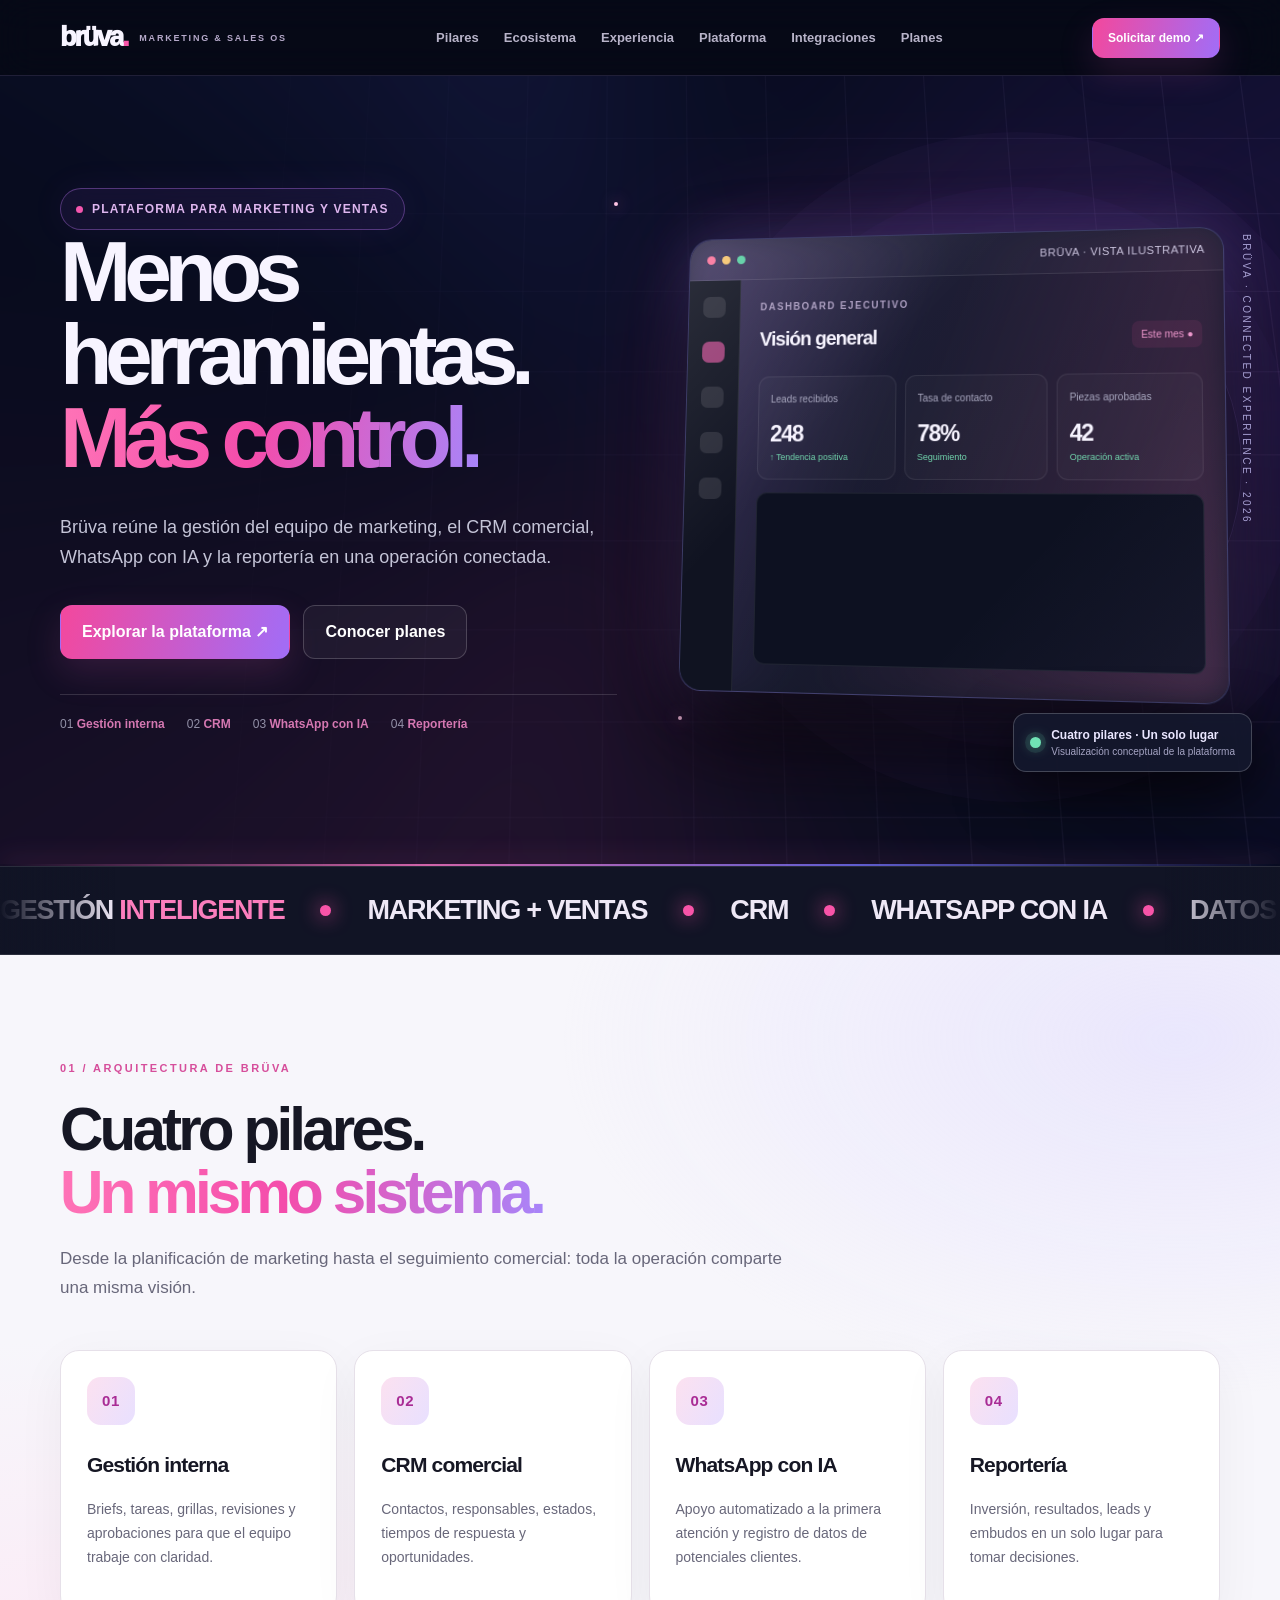
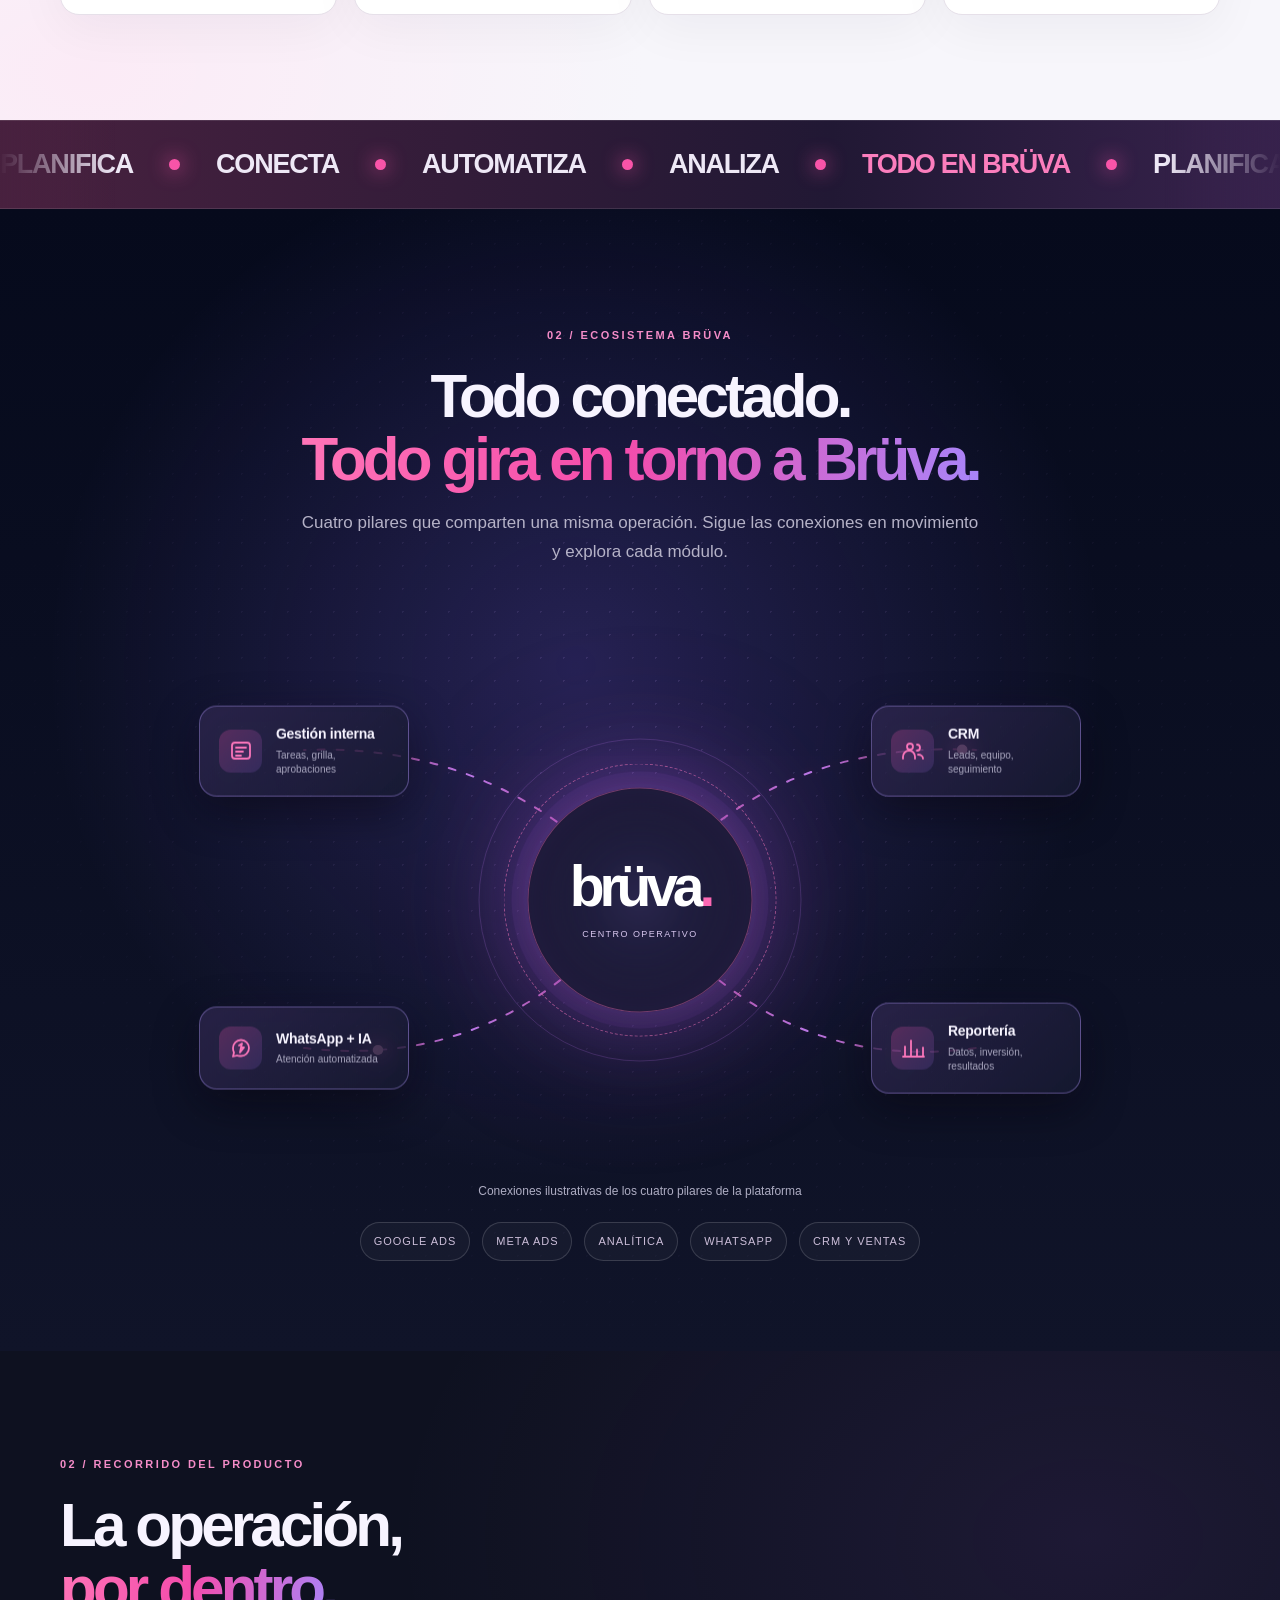
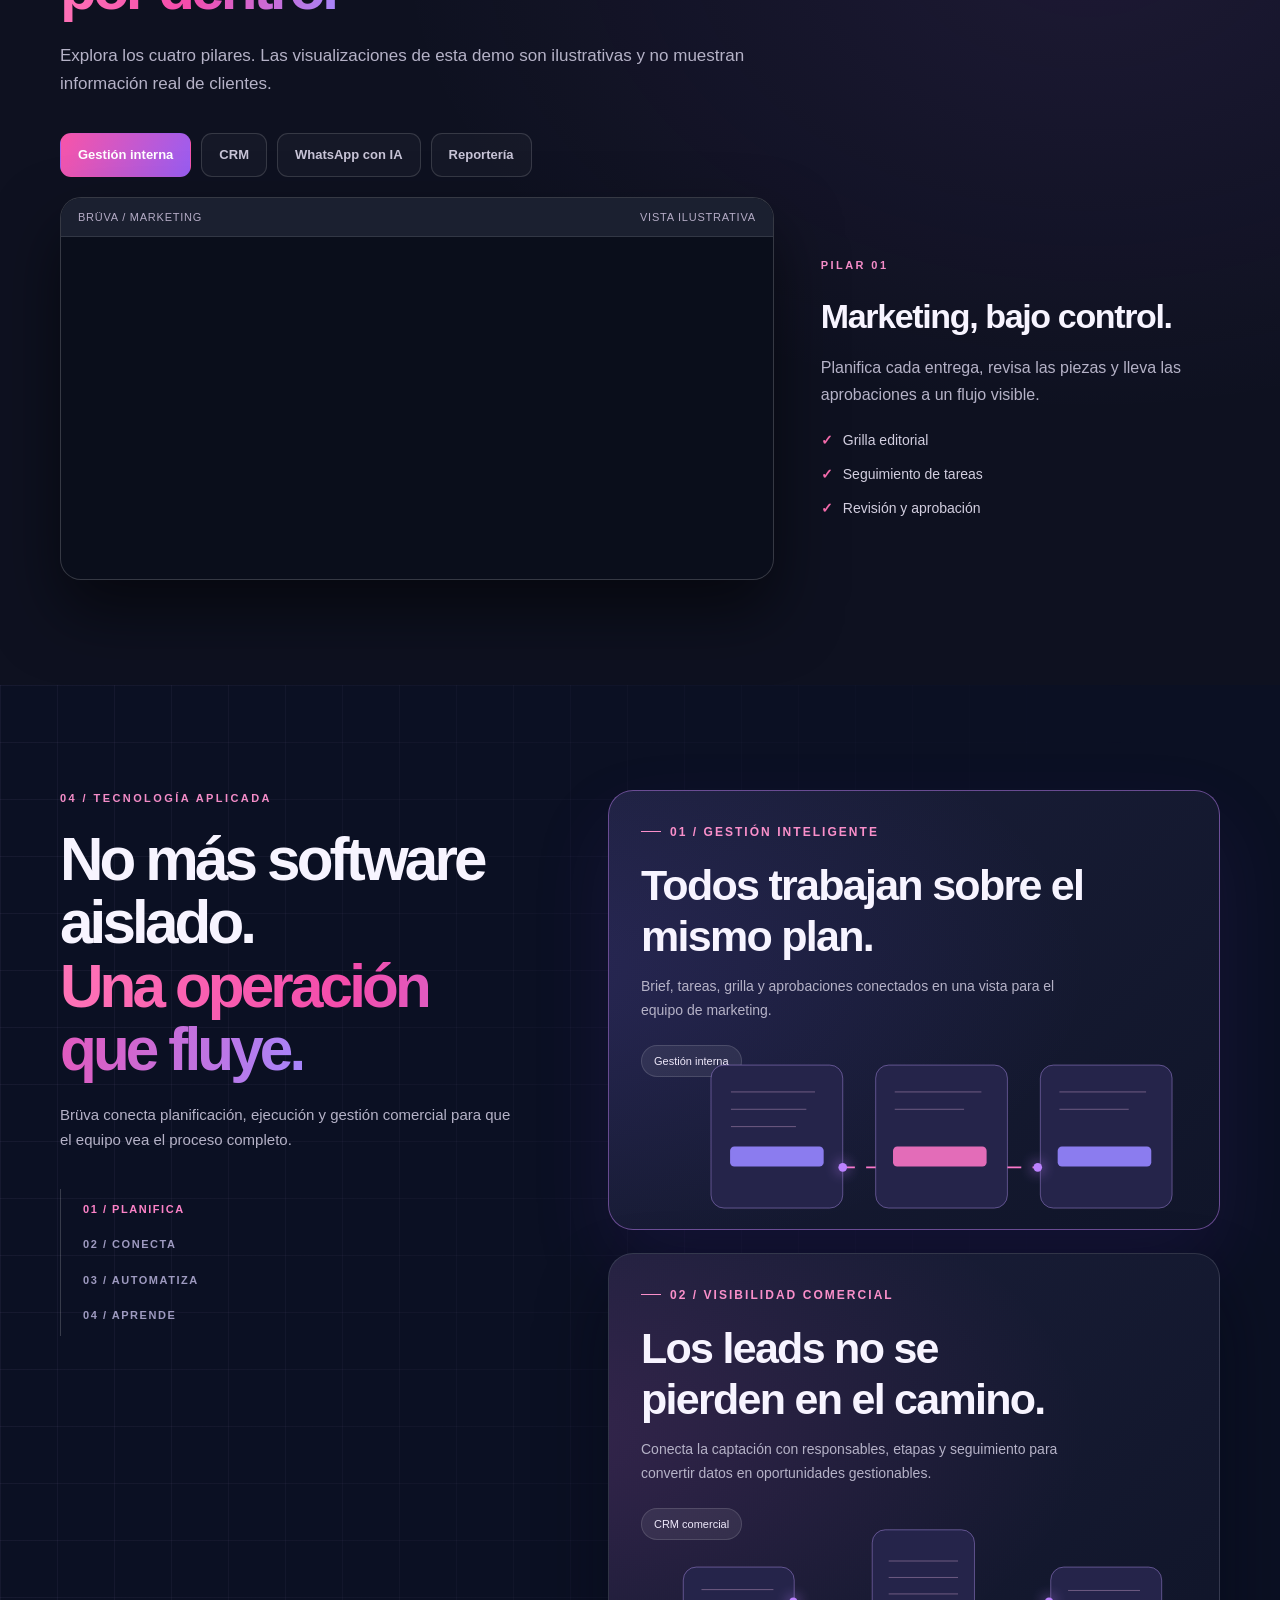
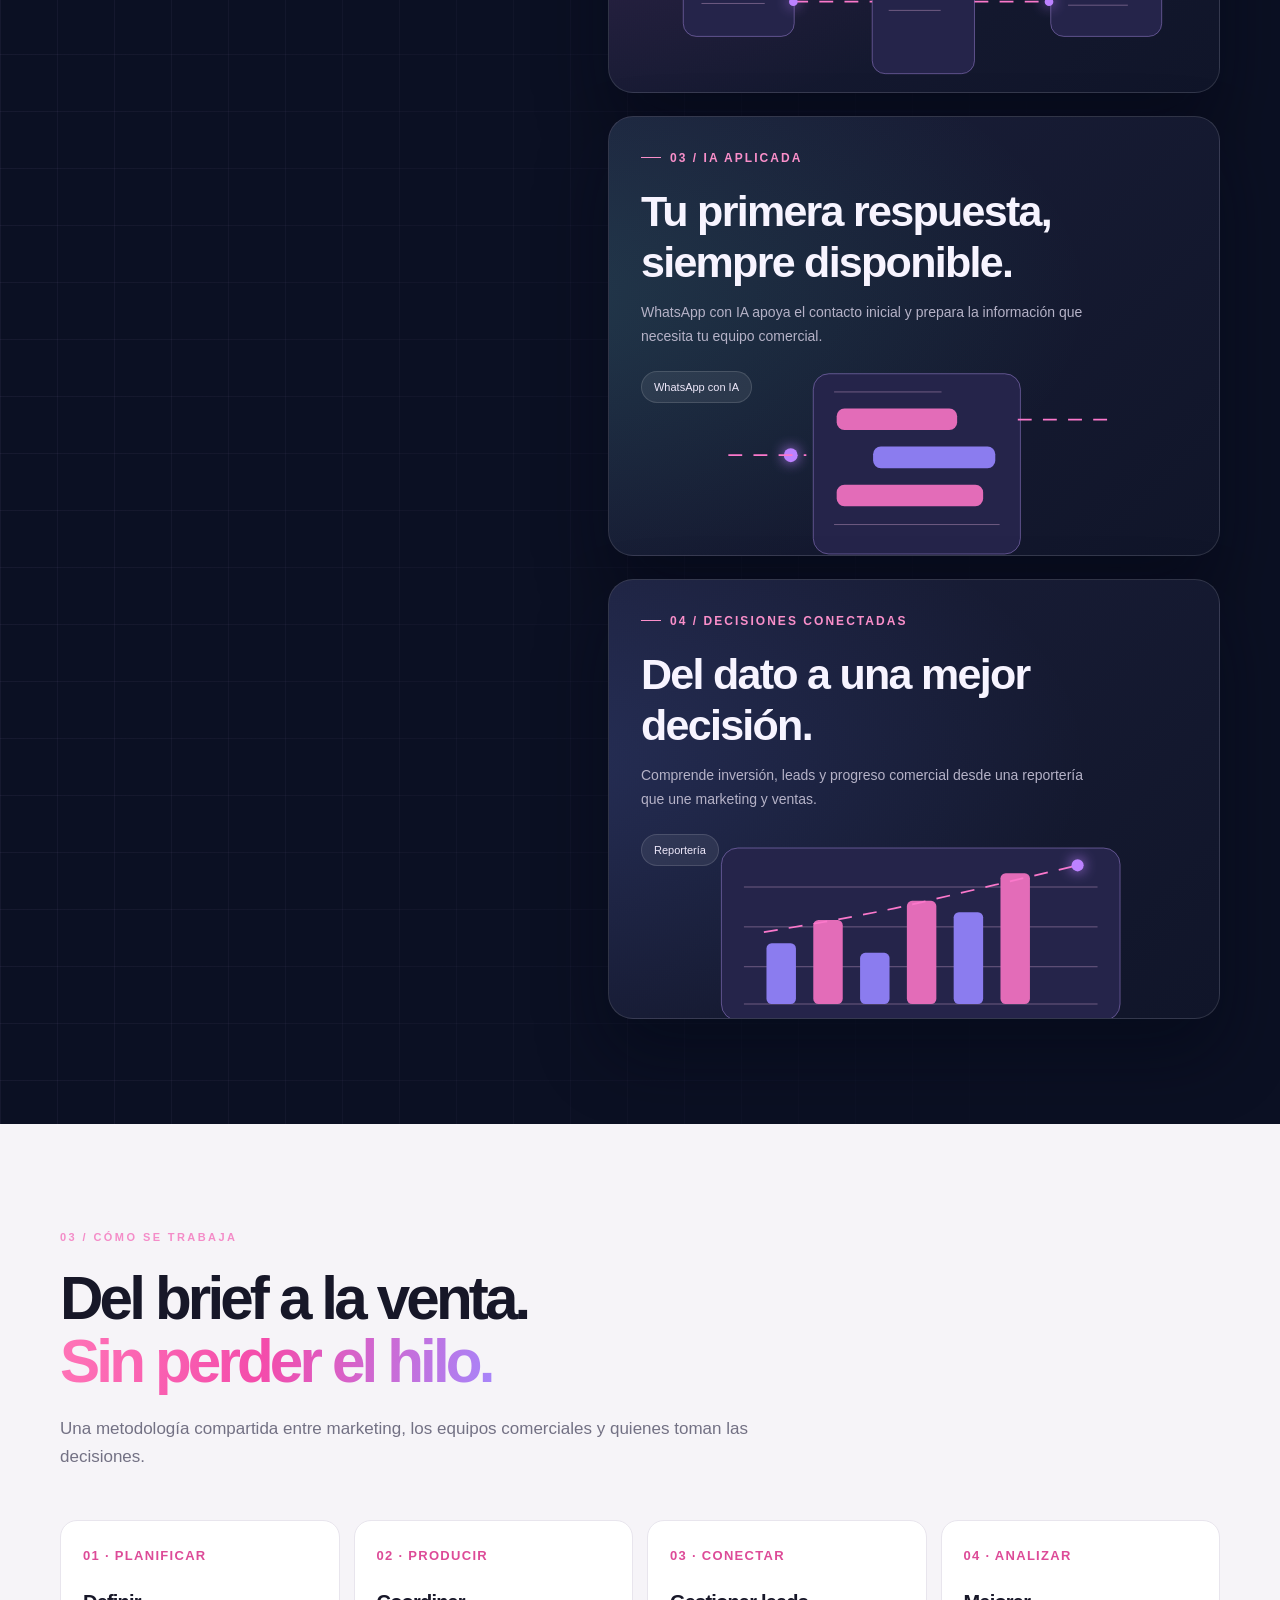
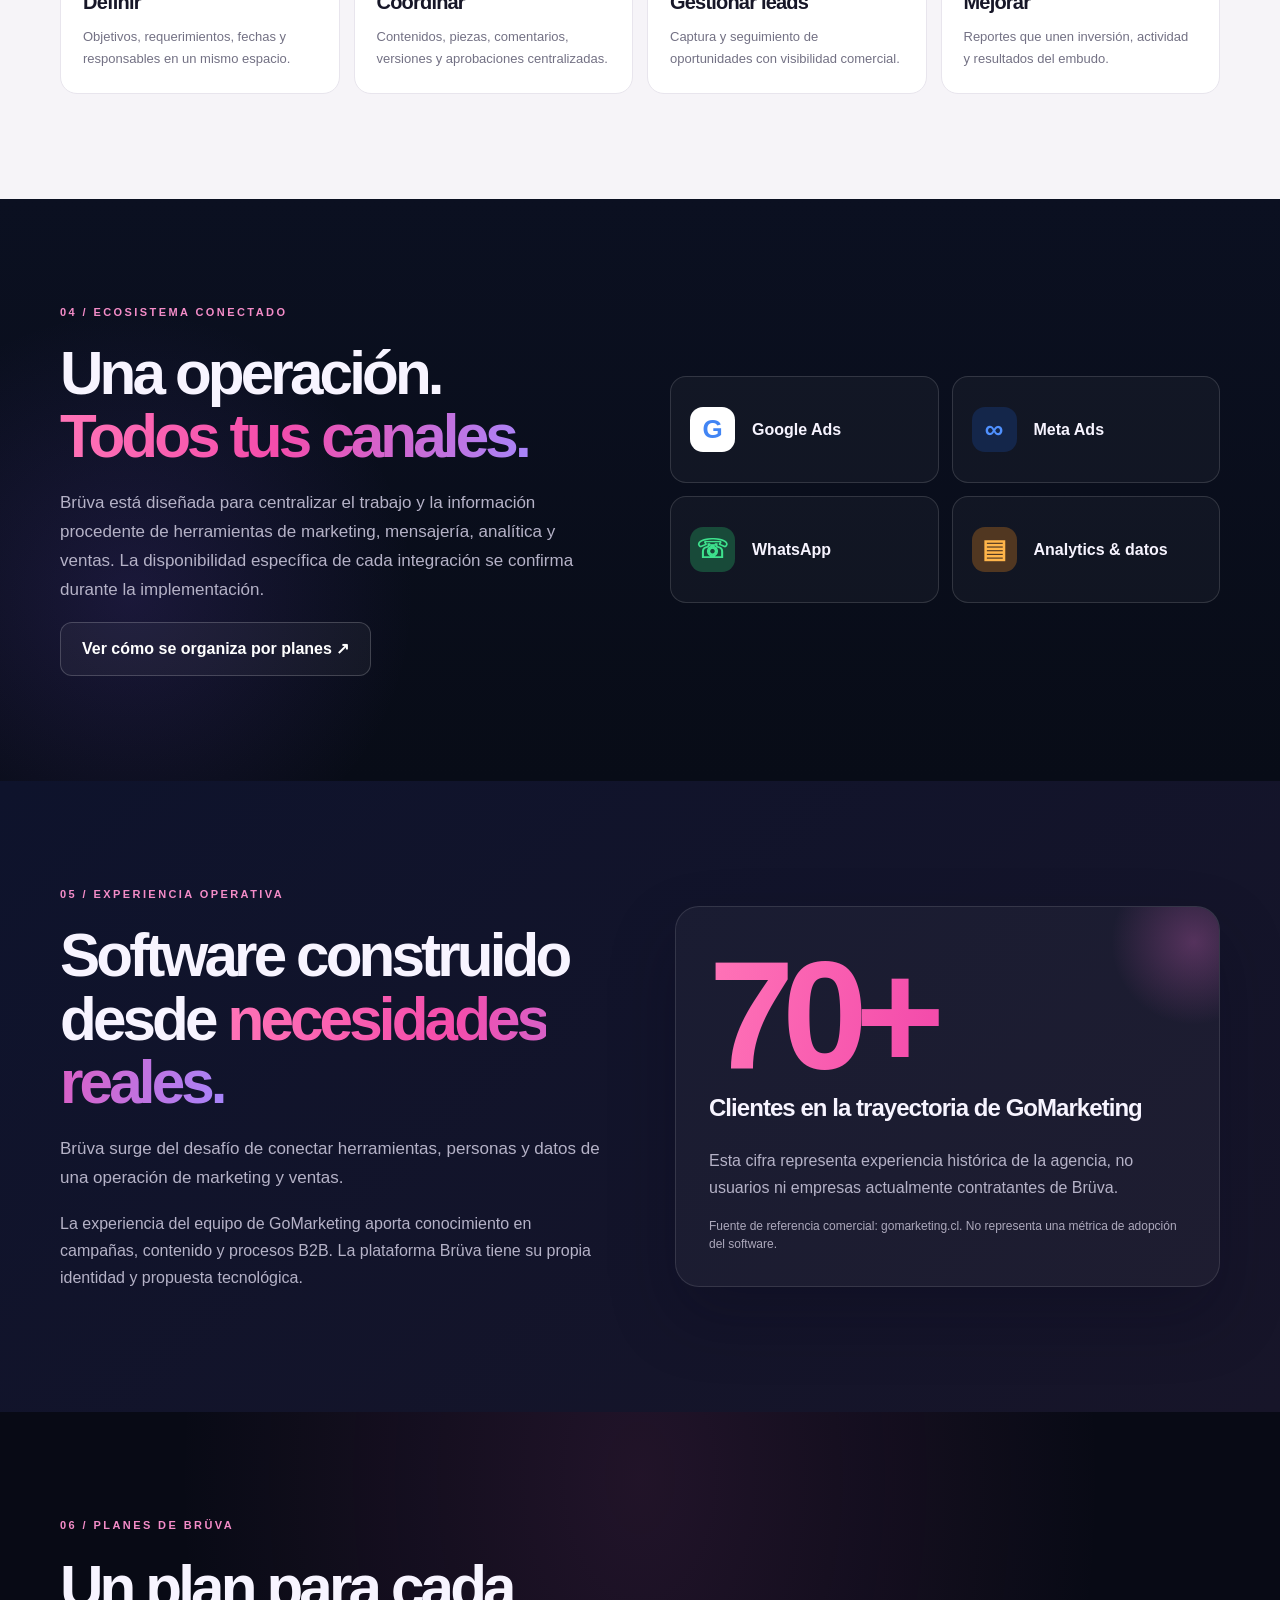
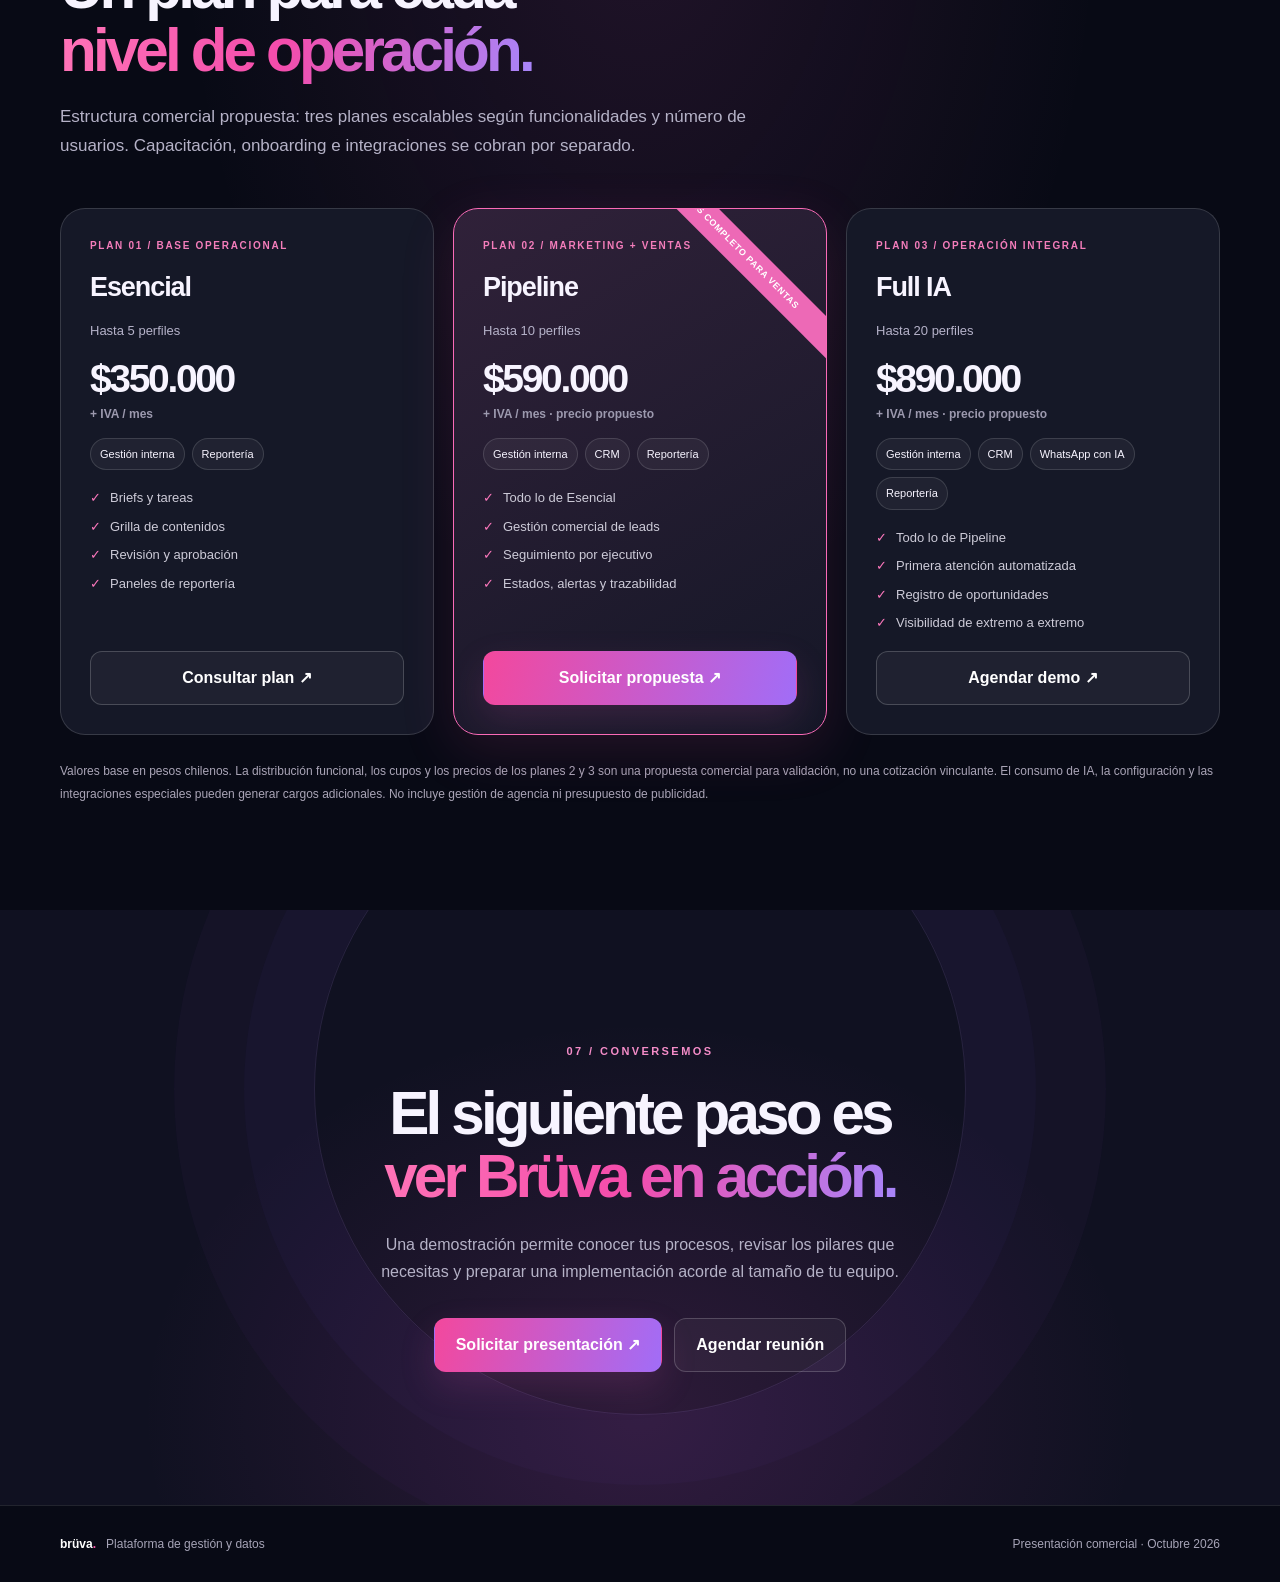
==== commit 7b17a930: "Activar rediseño tecnológico cinematográfico de Brüva: experiencia por scroll y ecosistema" ====
--- a/index.html
+++ b/index.html
@@ -4,7 +4,7 @@
 <meta charset="UTF-8"><meta name="viewport" content="width=device-width, initial-scale=1">
 <meta name="theme-color" content="#090b16">
 <meta name="description" content="Brüva: una plataforma para ordenar tu marketing, conectar tus oportunidades y tomar mejores decisiones. Presentación comercial interactiva.">
-<title>Brüva — Experiencia interactiva con movimiento</title>
+<title>Brüva — Ecosistema tecnológico interactivo</title>
 <style>
 :root{--bg:#090b16;--bg2:#0f1121;--sheet:#17192c;--white:#f7f4ff;--muted:#b5b2c7;--pink:#f854a8;--purple:#a16df7;--stroke:#ffffff1b;--radius:22px;--max:1160px}
 *{box-sizing:border-box}html{scroll-behavior:smooth}body{margin:0;background:var(--bg);color:var(--white);font-family:Inter,ui-sans-serif,-apple-system,BlinkMacSystemFont,"Segoe UI",Arial,sans-serif;line-height:1.5;-webkit-font-smoothing:antialiased}button,a{font:inherit}a{color:inherit;text-decoration:none}button{cursor:pointer}button:focus-visible,a:focus-visible{outline:3px solid #e778fa;outline-offset:4px}::selection{background:#f854a8;color:#070914}.wrap{width:min(calc(100% - 52px),var(--max));margin:auto}
@@ -125,12 +125,13 @@
 @media(prefers-reduced-motion:reduce){.marquee-rail,.eco-line,.eco-node,.eco-core:before,.eco-core:after,.hero h1,.hero p,.hero-actions,.hero .shell,.report-bars span,.chart-ui span{animation:none!important}.js-motion .reveal-motion{opacity:1;transform:none;filter:none;transition:none}}
 
 </style>
+<link rel="stylesheet" href="experience.css?v=3">
 </head>
 <body>
 <div id="progress"></div>
-<header><div class="wrap navbar"><a href="#inicio" class="brand" aria-label="Brüva, inicio">brüva<i>.</i><small>marketing &amp; sales OS</small></a><nav aria-label="Secciones"><a href="#pilares">Pilares</a><a href="#ecosistema">Ecosistema</a><a href="#producto">Plataforma</a><a href="#integraciones">Integraciones</a><a href="#planes">Planes</a></nav><a href="#contacto" class="btn small primary">Solicitar demo ↗</a></div></header>
+<header><div class="wrap navbar"><a href="#inicio" class="brand" aria-label="Brüva, inicio">brüva<i>.</i><small>marketing &amp; sales OS</small></a><nav aria-label="Secciones"><a href="#pilares">Pilares</a><a href="#ecosistema">Ecosistema</a><a href="#experiencia">Experiencia</a><a href="#producto">Plataforma</a><a href="#integraciones">Integraciones</a><a href="#planes">Planes</a></nav><a href="#contacto" class="btn small primary">Solicitar demo ↗</a></div></header>
 <main>
-<section class="hero" id="inicio"><div class="wrap hero-grid"><div><span class="chip"><span class="dot"></span> Plataforma para marketing y ventas</span><h1>Menos herramientas.<br><span class="grad">Más control.</span></h1><p>Brüva reúne la gestión del equipo de marketing, el CRM comercial, WhatsApp con IA y la reportería en una operación conectada.</p><div class="hero-actions"><a href="#producto" class="btn primary">Explorar la plataforma ↗</a><a href="#planes" class="btn">Conocer planes</a></div><div class="hero-meta"><span>01 <b>Gestión interna</b></span><span>02 <b>CRM</b></span><span>03 <b>WhatsApp con IA</b></span><span>04 <b>Reportería</b></span></div></div><div class="shell" aria-label="Panel conceptual de Brüva"><div class="shell-top"><b class="light"></b><b class="light"></b><b class="light"></b><span>BRÜVA · VISTA ILUSTRATIVA</span></div><div class="mini-ui"><div class="sidebar"><span class="side-symbol"></span><span class="side-symbol"></span><span class="side-symbol"></span><span class="side-symbol"></span><span class="side-symbol"></span></div><div class="mini-main"><div class="mini-kicker">Dashboard ejecutivo</div><div class="mini-head"><strong>Visión general</strong><em>Este mes ●</em></div><div class="metric-grid"><div class="metric"><label>Leads recibidos</label><b>248</b><small>↑ Tendencia positiva</small></div><div class="metric"><label>Tasa de contacto</label><b>78%</b><small>Seguimiento</small></div><div class="metric"><label>Piezas aprobadas</label><b>42</b><small>Operación activa</small></div></div><div class="chart-ui" aria-hidden="true"><span style="height:39%"></span><span style="height:52%"></span><span style="height:49%"></span><span style="height:67%"></span><span style="height:58%"></span><span style="height:80%"></span><span style="height:72%"></span><span style="height:94%"></span></div></div></div></div></div></section>
+<section class="hero" id="inicio"><div class="hero-ambient" aria-hidden="true"><div class="ha-orb"></div><span class="ha-star"></span><span class="ha-star"></span><span class="ha-star"></span><span class="ha-star"></span></div><div class="hero-tag" aria-hidden="true">BRÜVA · CONNECTED EXPERIENCE · 2026</div><div class="wrap hero-grid"><div><span class="chip"><span class="dot"></span> Plataforma para marketing y ventas</span><h1>Menos herramientas.<br><span class="grad">Más control.</span></h1><p>Brüva reúne la gestión del equipo de marketing, el CRM comercial, WhatsApp con IA y la reportería en una operación conectada.</p><div class="hero-actions"><a href="#producto" class="btn primary">Explorar la plataforma ↗</a><a href="#planes" class="btn">Conocer planes</a></div><div class="hero-meta"><span>01 <b>Gestión interna</b></span><span>02 <b>CRM</b></span><span>03 <b>WhatsApp con IA</b></span><span>04 <b>Reportería</b></span></div></div><div class="shell" aria-label="Panel conceptual de Brüva"><div class="shell-top"><b class="light"></b><b class="light"></b><b class="light"></b><span>BRÜVA · VISTA ILUSTRATIVA</span></div><div class="mini-ui"><div class="sidebar"><span class="side-symbol"></span><span class="side-symbol"></span><span class="side-symbol"></span><span class="side-symbol"></span><span class="side-symbol"></span></div><div class="mini-main"><div class="mini-kicker">Dashboard ejecutivo</div><div class="mini-head"><strong>Visión general</strong><em>Este mes ●</em></div><div class="metric-grid"><div class="metric"><label>Leads recibidos</label><b>248</b><small>↑ Tendencia positiva</small></div><div class="metric"><label>Tasa de contacto</label><b>78%</b><small>Seguimiento</small></div><div class="metric"><label>Piezas aprobadas</label><b>42</b><small>Operación activa</small></div></div><div class="chart-ui" aria-hidden="true"><span style="height:39%"></span><span style="height:52%"></span><span style="height:49%"></span><span style="height:67%"></span><span style="height:58%"></span><span style="height:80%"></span><span style="height:72%"></span><span style="height:94%"></span></div></div></div></div><div class="shell-caption"><span class="pulse-dot"></span><div><b>Cuatro pilares · Un solo lugar</b><small>Visualización conceptual de la plataforma</small></div></div></div><div class="platform-runner" aria-hidden="true"></div></section>
 <div class="marquee-section" aria-label="Gestión inteligente de marketing y ventas"><div class="marquee-rail" aria-hidden="true"><div class="marquee-pack"><span>GESTIÓN <em>INTELIGENTE</em></span><i></i><span>MARKETING + VENTAS</span><i></i><span>CRM</span><i></i><span>WHATSAPP CON IA</span><i></i><span>DATOS EN TIEMPO REAL</span><i></i><span>UN SOLO <em>ECOSISTEMA</em></span><i></i></div><div class="marquee-pack"><span>GESTIÓN <em>INTELIGENTE</em></span><i></i><span>MARKETING + VENTAS</span><i></i><span>CRM</span><i></i><span>WHATSAPP CON IA</span><i></i><span>DATOS EN TIEMPO REAL</span><i></i><span>UN SOLO <em>ECOSISTEMA</em></span><i></i></div><div class="marquee-pack"><span>GESTIÓN <em>INTELIGENTE</em></span><i></i><span>MARKETING + VENTAS</span><i></i><span>CRM</span><i></i><span>WHATSAPP CON IA</span><i></i><span>DATOS EN TIEMPO REAL</span><i></i><span>UN SOLO <em>ECOSISTEMA</em></span><i></i></div></div></div>
 <section class="pillars" id="pilares"><div class="wrap"><div class="eyebrow">01 / Arquitectura de Brüva</div><h2>Cuatro pilares.<br><span class="grad">Un mismo sistema.</span></h2><p class="sub">Desde la planificación de marketing hasta el seguimiento comercial: toda la operación comparte una misma visión.</p><div class="pillar-grid"><article class="pillar"><div class="pi">01</div><h3>Gestión interna</h3><p>Briefs, tareas, grillas, revisiones y aprobaciones para que el equipo trabaje con claridad.</p></article><article class="pillar"><div class="pi">02</div><h3>CRM comercial</h3><p>Contactos, responsables, estados, tiempos de respuesta y oportunidades.</p></article><article class="pillar"><div class="pi">03</div><h3>WhatsApp con IA</h3><p>Apoyo automatizado a la primera atención y registro de datos de potenciales clientes.</p></article><article class="pillar"><div class="pi">04</div><h3>Reportería</h3><p>Inversión, resultados, leads y embudos en un solo lugar para tomar decisiones.</p></article></div></div></section>
 <div class="marquee-section alt" aria-label="Flujo de trabajo: planifica, conecta, automatiza y analiza"><div class="marquee-rail" aria-hidden="true"><div class="marquee-pack"><span>PLANIFICA</span><i></i><span>CONECTA</span><i></i><span>AUTOMATIZA</span><i></i><span>ANALIZA</span><i></i><span><em>TODO EN BRÜVA</em></span><i></i></div><div class="marquee-pack"><span>PLANIFICA</span><i></i><span>CONECTA</span><i></i><span>AUTOMATIZA</span><i></i><span>ANALIZA</span><i></i><span><em>TODO EN BRÜVA</em></span><i></i></div><div class="marquee-pack"><span>PLANIFICA</span><i></i><span>CONECTA</span><i></i><span>AUTOMATIZA</span><i></i><span>ANALIZA</span><i></i><span><em>TODO EN BRÜVA</em></span><i></i></div></div></div>
@@ -160,6 +161,88 @@
 </div></section>
 
 <section class="demo" id="producto"><div class="wrap"><div class="eyebrow">02 / Recorrido del producto</div><h2>La operación,<br><span class="grad">por dentro.</span></h2><p class="sub">Explora los cuatro pilares. Las visualizaciones de esta demo son ilustrativas y no muestran información real de clientes.</p><div class="demo-tabs" role="tablist" aria-label="Pilares de Brüva"><button role="tab" aria-selected="true" data-tab="marketing">Gestión interna</button><button role="tab" aria-selected="false" data-tab="crm">CRM</button><button role="tab" aria-selected="false" data-tab="ia">WhatsApp con IA</button><button role="tab" aria-selected="false" data-tab="reportes">Reportería</button></div><div class="demo-grid"><div class="demo-screen"><div class="demo-top">BRÜVA / <span id="screen-label">MARKETING</span> <span style="float:right">VISTA ILUSTRATIVA</span></div><div class="demo-render" id="screen-content"></div></div><div class="demo-copy"><div class="eyebrow" id="demo-kicker">Pilar 01</div><h3 id="demo-title">Marketing, bajo control.</h3><p id="demo-desc">Planifica cada entrega, revisa las piezas y lleva las aprobaciones a un flujo visible.</p><ul id="demo-list"><li>Grilla editorial</li><li>Seguimiento de tareas</li><li>Revisión y aprobación</li></ul></div></div></div></section>
+
+<section class="story" id="experiencia" aria-labelledby="story-title">
+<div class="wrap story-grid">
+  <div class="story-left">
+    <div class="eyebrow">04 / Tecnología aplicada</div>
+    <h2 id="story-title">No más software aislado.<br><span class="grad">Una operación que fluye.</span></h2>
+    <p class="story-intro">Brüva conecta planificación, ejecución y gestión comercial para que el equipo vea el proceso completo.</p>
+    <div class="story-rail" aria-hidden="true">
+      <span class="active" data-story="plan">01 / Planifica</span>
+      <span data-story="connect">02 / Conecta</span>
+      <span data-story="automate">03 / Automatiza</span>
+      <span data-story="measure">04 / Aprende</span>
+    </div>
+  </div>
+  <div class="story-cards">
+    <article class="story-card is-current" data-story="plan" style="--card-color:#7459eb">
+      <div class="story-index">01 / Gestión inteligente</div>
+      <h3>Todos trabajan sobre el mismo plan.</h3>
+      <p>Brief, tareas, grilla y aprobaciones conectados en una vista para el equipo de marketing.</p>
+      <span class="pill-mini">Gestión interna</span>
+      <div class="story-art" aria-hidden="true"><svg viewBox="0 0 600 225">
+        <rect class="story-panel" x="60" y="22" width="152" height="165" rx="15"/>
+        <rect class="story-panel" x="250" y="22" width="152" height="165" rx="15"/>
+        <rect class="story-panel" x="440" y="22" width="152" height="165" rx="15"/>
+        <path class="story-line" d="M83 53H180M83 73H170M83 93H158M272 53H372M272 73H352M462 53H562M462 73H542"/>
+        <rect class="story-bar" x="82" y="116" width="108" height="23" rx="5"/>
+        <rect class="story-bar" x="270" y="116" width="108" height="23" rx="5"/>
+        <rect class="story-bar" x="460" y="116" width="108" height="23" rx="5"/>
+        <path class="story-signal" d="M210 140H250M402 140H440"/>
+        <circle class="story-node" cx="212" cy="140" r="5"/>
+        <circle class="story-node" cx="437" cy="140" r="5"/>
+      </svg></div>
+    </article>
+    <article class="story-card" data-story="connect" style="--card-color:#c44dbb">
+      <div class="story-index">02 / Visibilidad comercial</div>
+      <h3>Los leads no se pierden en el camino.</h3>
+      <p>Conecta la captación con responsables, etapas y seguimiento para convertir datos en oportunidades gestionables.</p>
+      <span class="pill-mini">CRM comercial</span>
+      <div class="story-art" aria-hidden="true"><svg viewBox="0 0 600 225">
+        <rect class="story-panel" x="28" y="67" width="128" height="80" rx="15"/>
+        <rect class="story-panel" x="246" y="24" width="118" height="166" rx="15"/>
+        <rect class="story-panel" x="452" y="67" width="128" height="80" rx="15"/>
+        <path class="story-signal" d="M156 107H246M364 107H452"/>
+        <path class="story-line" d="M49 93H132M49 109H122M265 60H345M265 79H345M265 98H345M265 117H325M472 94H555M472 111H541"/>
+        <circle class="story-node" cx="155" cy="107" r="5"/><circle class="story-node" cx="450" cy="107" r="5"/>
+      </svg></div>
+    </article>
+    <article class="story-card" data-story="automate" style="--card-color:#4dc3b1">
+      <div class="story-index">03 / IA aplicada</div>
+      <h3>Tu primera respuesta, siempre disponible.</h3>
+      <p>WhatsApp con IA apoya el contacto inicial y prepara la información que necesita tu equipo comercial.</p>
+      <span class="pill-mini">WhatsApp con IA</span>
+      <div class="story-art" aria-hidden="true"><svg viewBox="0 0 600 225">
+        <rect class="story-panel" x="178" y="2" width="239" height="208" rx="18"/>
+        <rect class="story-bar" x="205" y="42" width="139" height="25" rx="9"/>
+        <rect class="story-bar" x="247" y="86" width="141" height="25" rx="9"/>
+        <rect class="story-bar" x="205" y="130" width="169" height="25" rx="9"/>
+        <path class="story-line" d="M202 23H326M202 176H393"/>
+        <circle class="story-node" cx="152" cy="96" r="8"/>
+        <path class="story-signal" d="M80 96H170M414 55H520"/>
+      </svg></div>
+    </article>
+    <article class="story-card" data-story="measure" style="--card-color:#6685f3">
+      <div class="story-index">04 / Decisiones conectadas</div>
+      <h3>Del dato a una mejor decisión.</h3>
+      <p>Comprende inversión, leads y progreso comercial desde una reportería que une marketing y ventas.</p>
+      <span class="pill-mini">Reportería</span>
+      <div class="story-art" aria-hidden="true"><svg viewBox="0 0 600 225">
+        <rect class="story-panel" x="72" y="15" width="460" height="199" rx="19"/>
+        <path class="story-line" d="M98 60H506M98 106H506M98 152H506M98 195H506"/>
+        <rect class="story-bar" x="124" y="125" width="34" height="70" rx="6"/>
+        <rect class="story-bar" x="178" y="98" width="34" height="97" rx="6"/>
+        <rect class="story-bar" x="232" y="136" width="34" height="59" rx="6"/>
+        <rect class="story-bar" x="286" y="76" width="34" height="119" rx="6"/>
+        <rect class="story-bar" x="340" y="89" width="34" height="106" rx="6"/>
+        <rect class="story-bar" x="394" y="44" width="34" height="151" rx="6"/>
+        <path class="story-signal" d="M121 112Q233 94 301 78T483 35"/>
+        <circle class="story-node" cx="483" cy="35" r="7"/>
+      </svg></div>
+    </article>
+  </div>
+</div></section>
 <section class="steps" id="flujo"><div class="wrap"><div class="eyebrow">03 / Cómo se trabaja</div><h2>Del brief a la venta.<br><span class="grad">Sin perder el hilo.</span></h2><p class="sub">Una metodología compartida entre marketing, los equipos comerciales y quienes toman las decisiones.</p><div class="step-grid"><article class="step"><b>01 · PLANIFICAR</b><h3>Definir</h3><p>Objetivos, requerimientos, fechas y responsables en un mismo espacio.</p></article><article class="step"><b>02 · PRODUCIR</b><h3>Coordinar</h3><p>Contenidos, piezas, comentarios, versiones y aprobaciones centralizadas.</p></article><article class="step"><b>03 · CONECTAR</b><h3>Gestionar leads</h3><p>Captura y seguimiento de oportunidades con visibilidad comercial.</p></article><article class="step"><b>04 · ANALIZAR</b><h3>Mejorar</h3><p>Reportes que unen inversión, actividad y resultados del embudo.</p></article></div></div></section>
 <section class="connectors" id="integraciones"><div class="wrap connector-grid"><div><div class="eyebrow">04 / Ecosistema conectado</div><h2>Una operación.<br><span class="grad">Todos tus canales.</span></h2><p class="sub">Brüva está diseñada para centralizar el trabajo y la información procedente de herramientas de marketing, mensajería, analítica y ventas. La disponibilidad específica de cada integración se confirma durante la implementación.</p><a href="#planes" class="btn">Ver cómo se organiza por planes ↗</a></div><div class="logos"><div class="logo"><span class="emblem" style="background:#fff;color:#4285f4">G</span>Google Ads</div><div class="logo"><span class="emblem meta">∞</span>Meta Ads</div><div class="logo"><span class="emblem wa">☏</span>WhatsApp</div><div class="logo"><span class="emblem ga">▤</span>Analytics &amp; datos</div></div></div></section>
 <section class="proof"><div class="wrap proof-grid"><div><div class="eyebrow">05 / Experiencia operativa</div><h2>Software construido desde <span class="grad">necesidades reales.</span></h2><p class="sub">Brüva surge del desafío de conectar herramientas, personas y datos de una operación de marketing y ventas.</p><p>La experiencia del equipo de GoMarketing aporta conocimiento en campañas, contenido y procesos B2B. La plataforma Brüva tiene su propia identidad y propuesta tecnológica.</p></div><div class="proof-note"><div class="proof-big grad">70+</div><h3>Clientes en la trayectoria de GoMarketing</h3><p>Esta cifra representa experiencia histórica de la agencia, no usuarios ni empresas actualmente contratantes de Brüva.</p><small>Fuente de referencia comercial: gomarketing.cl. No representa una métrica de adopción del software.</small></div></div></section>
@@ -206,5 +289,6 @@
 
 })();
 </script>
+<script src="experience.js?v=3" defer></script>
 </body>
 </html>
--- a/experience.css
+++ b/experience.css
@@ -0,0 +1,108 @@
+/* BRÜVA / NEXT GENERATION — motion design inspired by enterprise tech storytelling */
+:root{--dot-ink:#070a17;--dot-deep:#0a0f24;--electric:#7f70ff;--glow:#ed59a7;--glass:rgba(20,25,51,.67)}
+body{background:#080b19}
+body:before{content:"";position:fixed;inset:0;pointer-events:none;z-index:40;opacity:.16;background-image:radial-gradient(rgba(247,196,245,.29) .45px,transparent .6px);background-size:6px 6px;mask-image:linear-gradient(to bottom,black,transparent 94%)}
+header{background:rgba(6,9,23,.73)!important;border-bottom-color:#c8acff24!important;transition:background .3s;isolation:isolate}
+header .brand{font-weight:950;letter-spacing:-.085em}header .brand i{display:inline-block;animation:brand-blink 2.8s infinite}
+@keyframes brand-blink{0%,85%,100%{opacity:1}88%,92%{opacity:.25}}
+header nav a{position:relative;padding:7px 0}
+header nav a:after{content:"";position:absolute;left:0;bottom:0;right:0;height:1px;background:#ff7ac4;transform:scaleX(0);transform-origin:left;transition:transform .25s}
+header nav a:hover:after{transform:scaleX(1)}
+.hero{isolation:isolate;position:relative;overflow:hidden;min-height:790px;background:#070b1d!important}
+.hero:before{content:"";position:absolute;inset:-45%;z-index:-2;pointer-events:none;background:conic-gradient(from 15deg at 50% 48%,transparent 0deg,#41258370 60deg,transparent 119deg,#e2489d34 180deg,transparent 275deg,#4346af4d 330deg,transparent 360deg);animation:hero-spectrum 30s linear infinite;filter:blur(90px);opacity:.63}
+.hero:after{content:"";position:absolute;inset:0;z-index:-1;pointer-events:none;background-image:linear-gradient(90deg,#cfaeff11 1px,transparent 1px),linear-gradient(#cfaeff11 1px,transparent 1px);background-size:76px 76px;mask-image:linear-gradient(90deg,transparent 20%,black 92%);transform:perspective(700px) rotateX(8deg) scale(1.13);animation:grid-drift 20s linear infinite}
+@keyframes hero-spectrum{to{transform:rotate(360deg)}}@keyframes grid-drift{to{background-position:76px 76px}}
+.hero-grid{position:relative;z-index:3;gap:58px}
+.hero .chip{border-color:#c278fa5d;background:#8d55d617;box-shadow:0 0 36px #b066fe10;backdrop-filter:blur(15px);padding:11px 15px}
+.hero h1{font-size:clamp(53px,6.7vw,108px);font-weight:900;letter-spacing:-.085em;line-height:.97}
+.hero h1 .grad{display:inline-block}
+.hero p{max-width:570px;color:#c4c4d7}
+.hero .shell{position:relative;z-index:2;transform:perspective(950px) rotateY(-6deg) rotateX(4deg);border-color:#9c93fc4a;box-shadow:0 55px 100px #000b,0 0 65px #917cff3f,0 0 140px #db429529}
+.hero .shell:before{content:"";position:absolute;inset:0;border-radius:inherit;z-index:5;pointer-events:none;background:linear-gradient(133deg,#ffffff1f,transparent 34%,transparent 67%,#d8a3ff0e)}
+.hero .shell:after{content:"";position:absolute;inset:-2px;z-index:-1;border-radius:24px;background:linear-gradient(110deg,#ba86ff55,transparent 40%,#f36bb755);filter:blur(15px);opacity:.6}
+.hero .shell .metric{transition:transform .3s ease,border-color .3s}
+.hero .shell .metric:hover{transform:translateY(-5px);border-color:#d07aff5a}
+.hero-meta{padding-top:20px;border-top:1px solid #ffffff25;line-height:1.6}
+.hero-meta span{opacity:.85}.hero-meta b{color:#f68aca}
+.hero .hero-ambient{position:absolute;inset:0;pointer-events:none;z-index:0;overflow:hidden}
+.hero-ambient .ha-orb{position:absolute;right:3%;top:21%;width:450px;height:450px;border:1px solid #b289ff2d;border-radius:50%;box-shadow:0 0 0 55px #985efa07,0 0 0 110px #b177ff08;animation:ambient-orbit 18s linear infinite}
+.hero-ambient .ha-orb:before,.hero-ambient .ha-orb:after{content:"";position:absolute;border:1px solid #ff7bc644;border-radius:50%;inset:26px;transform:rotate(45deg) scaleX(.54);animation:ambient-orbit 10s linear infinite}
+.hero-ambient .ha-orb:after{inset:65px;animation-direction:reverse;animation-duration:16s;border-color:#8294ff64}
+.hero-ambient .ha-star{position:absolute;width:4px;height:4px;background:#ffc6e6;border-radius:50%;box-shadow:0 0 15px #f971cf;animation:twinkle 3s ease-in-out infinite}
+.hero-ambient .ha-star:nth-child(2){top:16%;left:48%}.hero-ambient .ha-star:nth-child(3){top:72%;left:89%;animation-delay:1s}.hero-ambient .ha-star:nth-child(4){top:38%;left:61%;animation-delay:1.8s}.hero-ambient .ha-star:nth-child(5){top:81%;left:53%;animation-delay:.65s}
+@keyframes ambient-orbit{to{transform:rotate(360deg)}}@keyframes twinkle{0%,100%{opacity:.2;transform:scale(.7)}50%{opacity:1;transform:scale(2)}}
+.hero .shell-caption{position:absolute;right:-32px;bottom:-38px;display:flex;gap:10px;align-items:center;padding:12px 16px;border:1px solid #ffffff34;border-radius:13px;background:#15192ed9;box-shadow:0 20px 55px #0009;backdrop-filter:blur(18px);color:#eae6ff;font-size:12px;z-index:10;animation:caption-drift 5s ease-in-out infinite}
+.hero .shell-caption b{display:block;font-size:12px}.hero .shell-caption small{display:block;font-size:10px;color:#a5a4c4}.hero .shell-caption .pulse-dot{width:11px;height:11px;background:#70e2b5;border-radius:50%;box-shadow:0 0 0 5px #70e2b51c,0 0 14px #70e2b579;animation:twinkle 2s infinite}
+@keyframes caption-drift{0%,100%{translate:0 0}50%{translate:0 -9px}}
+.hero-tag{position:absolute;right:26px;top:20%;text-transform:uppercase;font-size:10px;letter-spacing:.25em;color:#a7a0d3;writing-mode:vertical-rl;z-index:4}
+.platform-runner{position:absolute;bottom:0;left:0;right:0;height:2px;background:linear-gradient(90deg,transparent,#ff7aca,#7774ff,transparent);box-shadow:0 0 28px #fc70c5;opacity:.8}
+.pillars{position:relative;isolation:isolate;background:#f7f6fb!important}
+.pillars:before{content:"";position:absolute;inset:0;pointer-events:none;background:radial-gradient(ellipse at 92% 11%,#d7d1ff69,transparent 37%),radial-gradient(ellipse at 7% 94%,#ffe1f28a,transparent 33%)}
+.pillars .wrap{position:relative;z-index:2}
+.pillars h2{max-width:850px}.pillars .pillar{box-shadow:0 14px 50px #1910260c;position:relative;overflow:hidden}
+.pillars .pillar:after{content:"";position:absolute;left:-30%;bottom:-92%;width:150%;height:90%;background:radial-gradient(ellipse at center,#f7b5de5e,transparent 68%);transition:bottom .35s}
+.pillars .pillar:hover:after{bottom:-50%}
+.pillars .pillar .pi{font-size:15px;letter-spacing:.04em;background:linear-gradient(120deg,#fce1f0,#e8e0ff);color:#a92c95}
+.pillars .pillar h3{font-size:21px}
+.ecosystem{background:radial-gradient(ellipse at 45% 40%,#755be342,transparent 53%),linear-gradient(#060a1c,#101429)!important}
+.ecosystem-header h2{font-weight:890}
+.eco-stage{filter:drop-shadow(0 0 12px #7542cf12)}
+.eco-core{background:radial-gradient(circle,#29254c 0%,#15162e 65%,#0e1124);box-shadow:0 0 0 16px #b767ed10,0 0 110px #ba62fa66,0 0 190px #d85dbc2c,inset 0 0 70px #bc68fd22}
+.eco-node{backdrop-filter:blur(16px);background:linear-gradient(135deg,#302850b8,#161a30cf);border-color:#b59afd66}
+.eco-node .eco-node-icon{background:linear-gradient(135deg,#f854a83b,#9b77ff26)}
+.eco-node:hover{scale:1.06}
+.eco-svg{opacity:.9}
+.story{position:relative;background:#0b1023;isolation:isolate;overflow:clip}
+.story:before{content:"";position:absolute;inset:0;pointer-events:none;background-image:linear-gradient(#dcb9ff0e 1px,transparent 1px),linear-gradient(90deg,#dcb9ff0e 1px,transparent 1px);background-size:57px 57px;mask-image:linear-gradient(90deg,#000,transparent 91%)}
+.story-grid{position:relative;display:grid;grid-template-columns:.87fr 1.13fr;gap:clamp(30px,6vw,90px)}
+.story-left{position:sticky;top:115px;height:fit-content}
+.story-left h2{max-width:495px}
+.story-intro{font-size:15px;max-width:455px}
+.story-rail{margin-top:36px;border-left:1px solid #ffffff2e;padding:12px 0 12px 22px;display:grid;gap:19px}
+.story-rail span{font-size:11px;letter-spacing:.14em;color:#9e9ac0;text-transform:uppercase;font-weight:750}
+.story-rail .active{color:#fc82c7}
+.story-cards{display:grid;gap:23px}
+.story-card{position:relative;min-height:440px;background:linear-gradient(135deg,#1b1f3a,#101529);border-radius:25px;padding:32px;border:1px solid #ffffff21;overflow:hidden;isolation:isolate;box-shadow:0 35px 70px #03071472}
+.story-card:before{content:"";position:absolute;inset:-40%;z-index:-2;background:radial-gradient(ellipse at 25% 45%,var(--card-color,#7e70ff) 0%,transparent 48%);opacity:.16;transform:translateX(-10%);transition:transform .5s,opacity .5s}
+.story-card:hover:before{transform:translateX(15%);opacity:.24}
+.story-card .story-index{color:#fa8fca;font-size:12px;letter-spacing:.17em;text-transform:uppercase;font-weight:850;margin-bottom:19px;display:flex;align-items:center;gap:9px}
+.story-card .story-index:before{content:"";width:20px;height:1px;background:#fa8fca}
+.story-card h3{font-size:clamp(27px,3.5vw,43px);max-width:450px;margin:0 0 12px}
+.story-card p{max-width:450px;font-size:14px}
+.story-art{position:absolute;bottom:-12px;right:-5px;width:100%;height:195px;overflow:hidden}
+.story-art svg{height:100%;width:100%}
+.story-art path,.story-art line{stroke:#fb78cb;fill:none;stroke-width:2}
+.story-art .story-signal{stroke-dasharray:16 13;animation:story-flow 6s linear infinite}
+@keyframes story-flow{to{stroke-dashoffset:-290}}
+.story-art .story-node{fill:#bc82ff;stroke:none;filter:drop-shadow(0 0 8px #be82ff)}
+.story-art .story-panel{fill:#25244a;stroke:#b999f77d;stroke-width:1}
+.story-art .story-line{stroke:#f6c2e9;stroke-opacity:.4;stroke-width:1}
+.story-art .story-bar{fill:#8b7cef;stroke:none}
+.story-art .story-bar:nth-child(2n){fill:#e36cb8}
+.story-card .pill-mini{display:inline-flex;font-size:11px;background:#ffffff13;border:1px solid #ffffff21;border-radius:999px;padding:7px 12px;color:#eee8fa;margin-top:8px}
+.story-card.is-current{border-color:#c684ff7a;box-shadow:0 36px 80px #572ab122}
+.story-points{margin-top:35px;display:grid;grid-template-columns:repeat(3,1fr);gap:13px}
+.story-points div{border-top:1px solid #ffffff21;padding-top:20px;font-size:13px;color:#cbc5dc}
+.story-points b{display:block;color:#fff;font-size:21px;letter-spacing:-.04em;margin-bottom:3px}
+.connector-grid{position:relative;isolation:isolate}
+.connectors{background:linear-gradient(180deg,#0b1021,#080c17)!important;overflow:hidden}
+.connectors:before{content:"";position:absolute;left:-180px;top:15%;width:620px;height:620px;background:radial-gradient(circle,#7e55ed26,transparent 65%);pointer-events:none}
+.logos .logo{position:relative;overflow:hidden;transition:transform .3s,border-color .3s,box-shadow .3s}
+.logos .logo:before{content:"";position:absolute;inset:-40%;background:linear-gradient(120deg,transparent 43%,#ffffff14 49%,transparent 55%);transform:translateX(-125%);transition:transform .8s}
+.logos .logo:hover{transform:translateY(-8px);border-color:#a895ff77;box-shadow:0 20px 46px #6444a02b}
+.logos .logo:hover:before{transform:translateX(100%)}
+.proof{background:linear-gradient(140deg,#0e132c,#171529)!important}
+.proof-note{position:relative;overflow:hidden;box-shadow:0 30px 65px #09091a44}
+.proof-note:before{content:"";position:absolute;right:-65px;top:-55px;width:180px;height:180px;border-radius:50%;background:radial-gradient(circle,#e56acb48,transparent 65%)}
+.plan{position:relative;overflow:hidden;transition:transform .35s,border-color .35s,box-shadow .35s!important}
+.plan:hover{transform:translateY(-10px);border-color:#fb84c1;box-shadow:0 27px 70px #a85deb26}
+.plan.featured:before{content:"MÁS COMPLETO PARA VENTAS";position:absolute;right:-50px;top:29px;transform:rotate(45deg);font-size:9px;letter-spacing:.08em;padding:8px 56px;background:#ed69b6;color:#fff;font-weight:900}
+.cta{position:relative;overflow:hidden}
+.cta:before{content:"";position:absolute;width:650px;height:650px;left:50%;top:30%;transform:translate(-50%,-50%);border-radius:50%;border:1px solid #bc92ff23;box-shadow:0 0 0 70px #8b5af308,0 0 0 140px #bd55f107;pointer-events:none;animation:cta-spin 24s linear infinite}
+@keyframes cta-spin{to{transform:translate(-50%,-50%) rotate(360deg)}}
+.cta .wrap{position:relative;z-index:2}
+.cursor-halo{position:fixed;z-index:0;pointer-events:none;left:0;top:0;width:340px;height:340px;border-radius:50%;background:radial-gradient(circle,#9f7bff10 0%,#eb65b306 39%,transparent 72%);transform:translate(-50%,-50%);opacity:0;transition:opacity .45s;will-change:left,top}
+body.is-pointer .cursor-halo{opacity:1}
+@media(max-width:980px){.story-grid{grid-template-columns:1fr}.story-left{position:relative;top:auto}.story-rail{display:none}.story-cards{grid-template-columns:repeat(2,minmax(0,1fr))}.story-card{min-height:410px}}
+@media(max-width:640px){.hero{min-height:650px}.hero .shell-caption{right:0;bottom:-18px}.hero .hero-tag{display:none}.hero-ambient .ha-orb{right:-50%;top:26%;width:350px;height:350px}.story-cards{grid-template-columns:1fr}.story-card{min-height:405px;padding:26px}.story-points{grid-template-columns:1fr;gap:7px}.story-points div{padding-top:12px}.hero h1{font-size:clamp(50px,12vw,73px)}.ecosystem-header h2{font-size:36px}.plan.featured:before{font-size:8px}}
+@media(prefers-reduced-motion:reduce){.hero:before,.hero:after,.hero-ambient .ha-orb,.hero-ambient .ha-orb:before,.hero-ambient .ha-orb:after,.hero-ambient .ha-star,.hero .shell-caption,.cta:before,.story-art .story-signal{animation:none!important}.cursor-halo{display:none!important}}
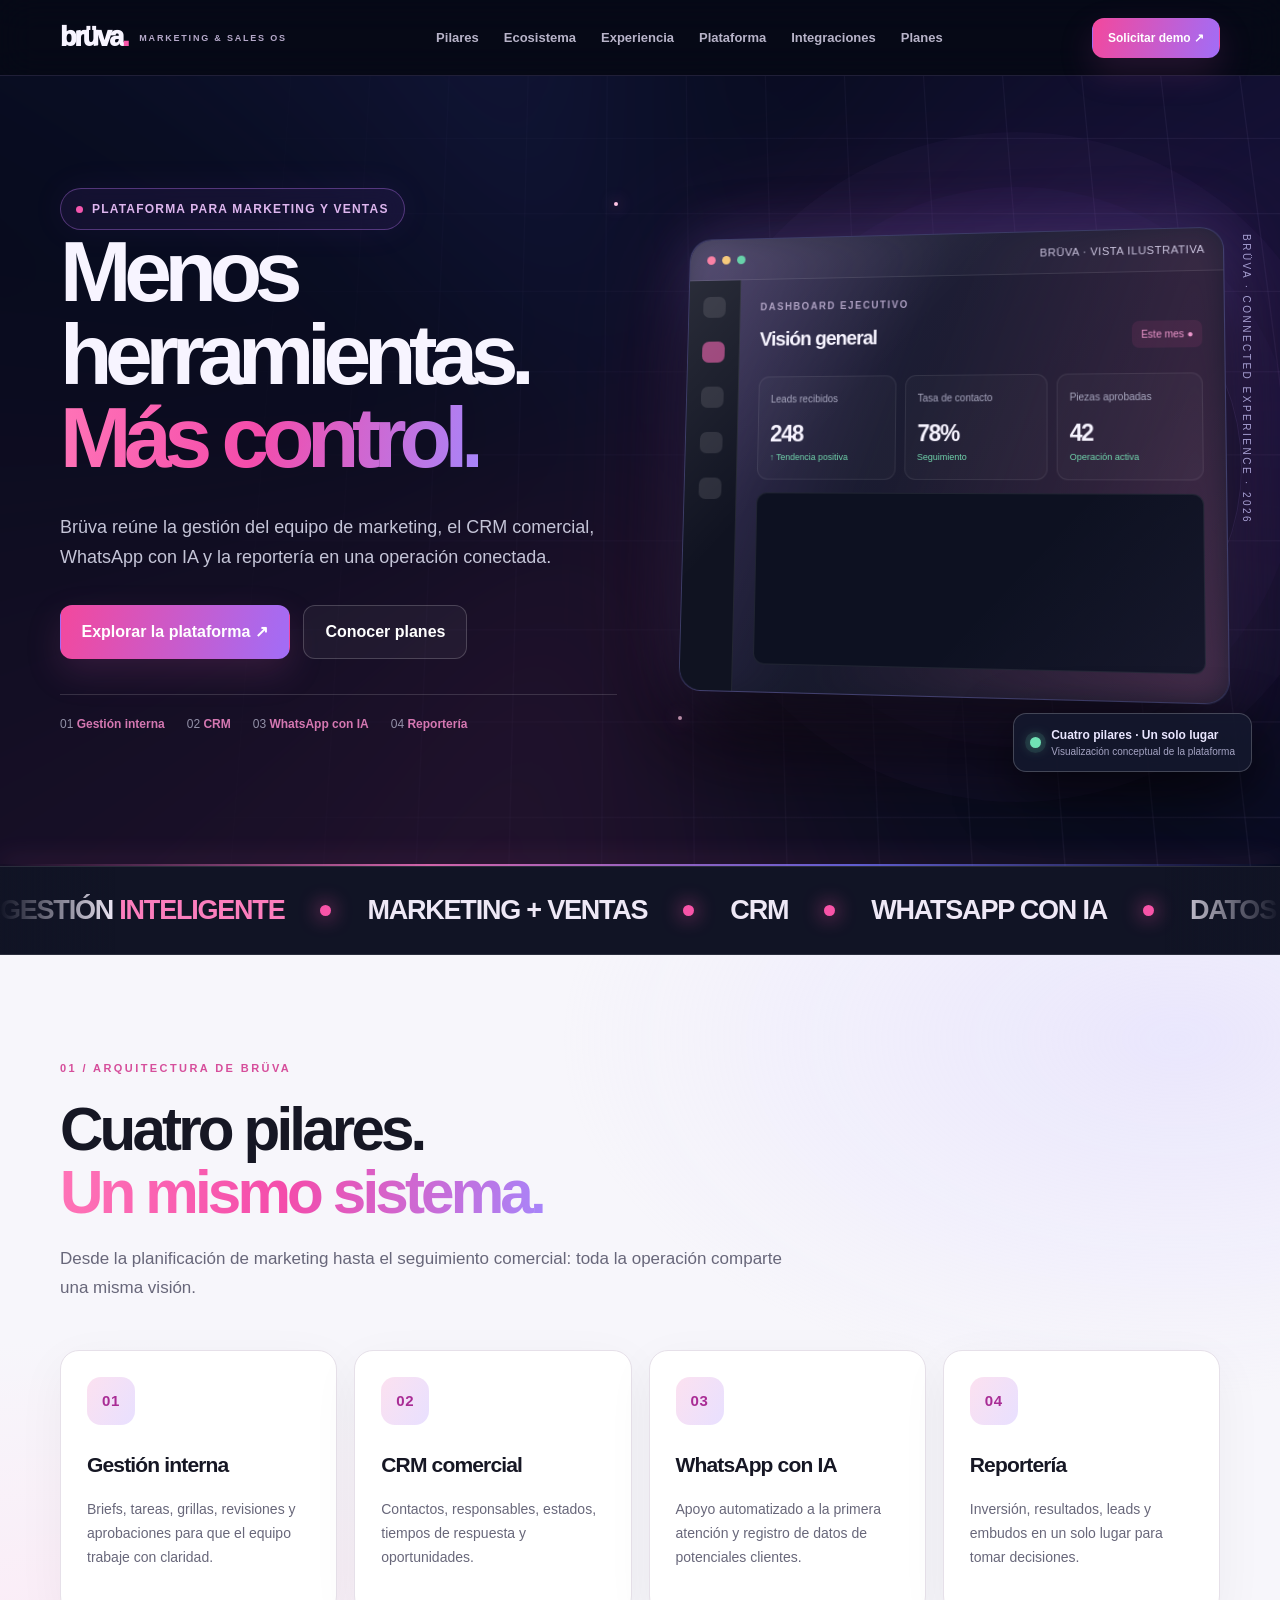
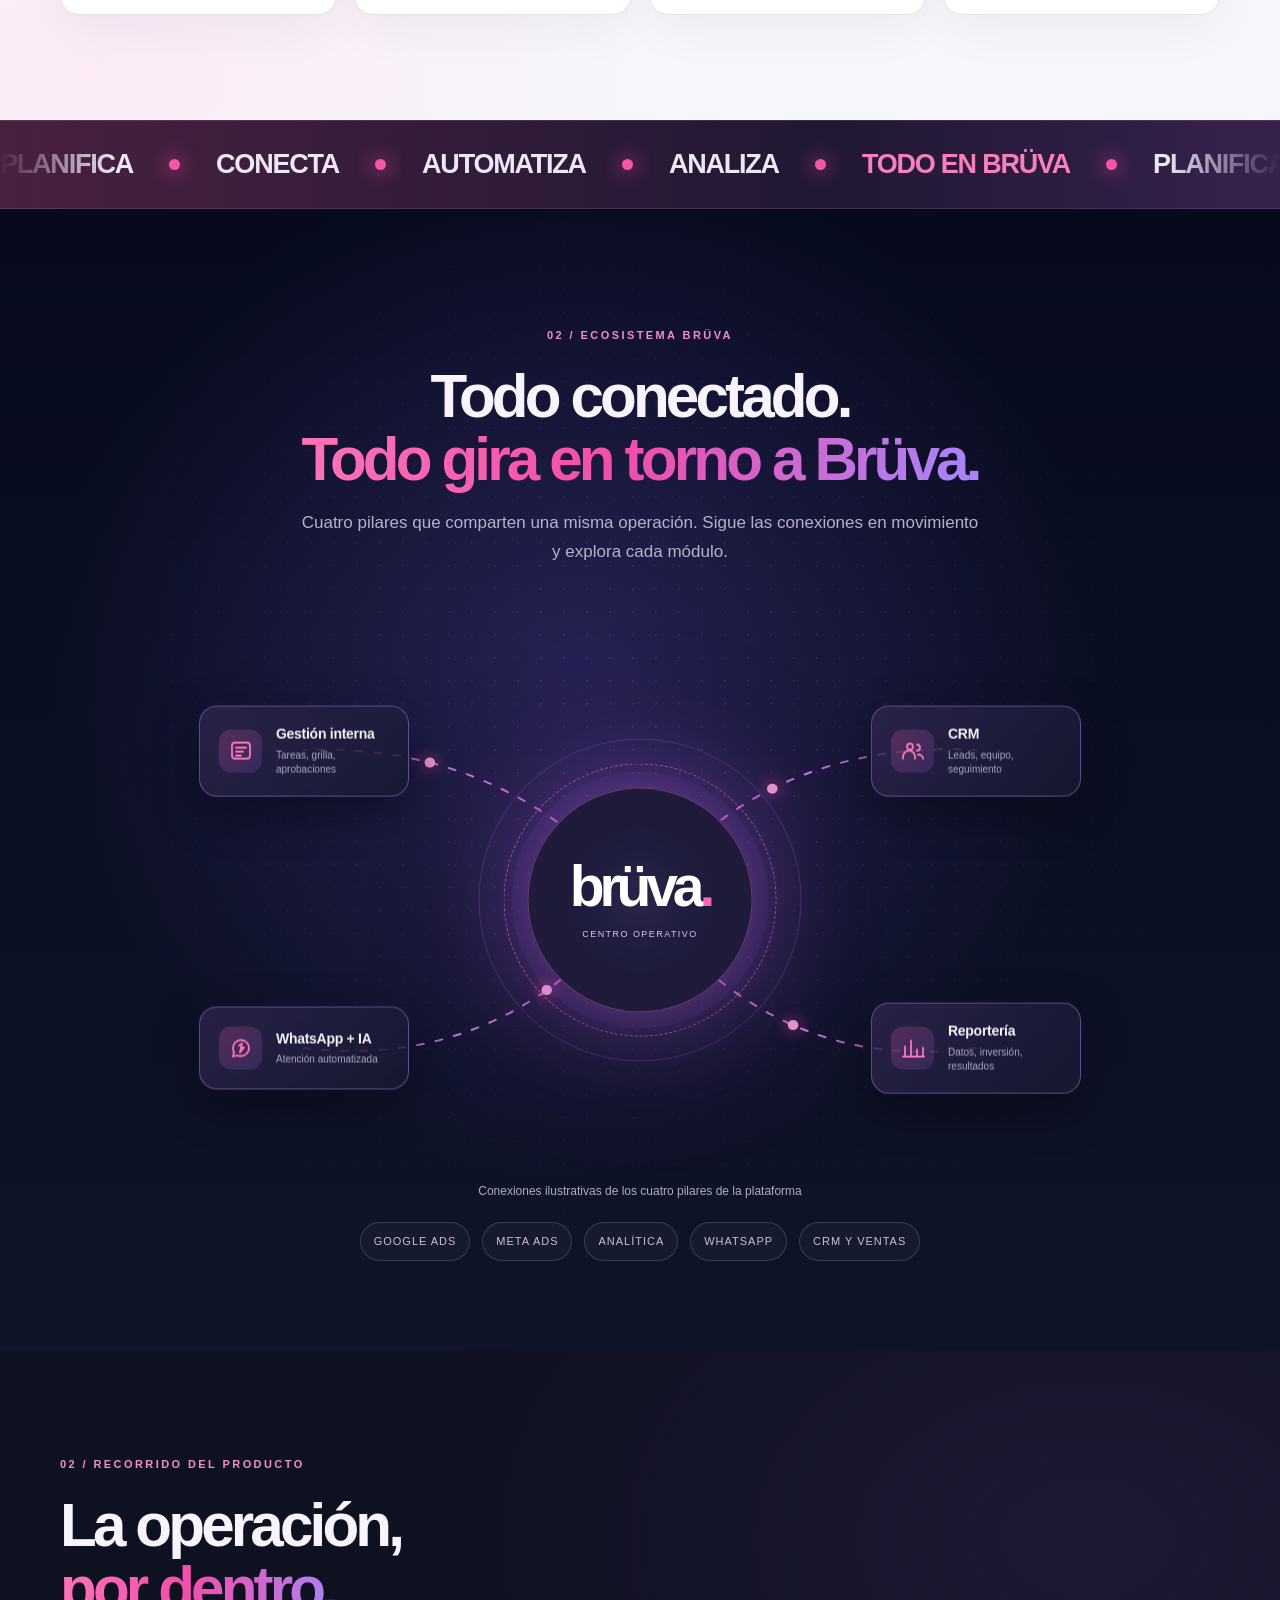
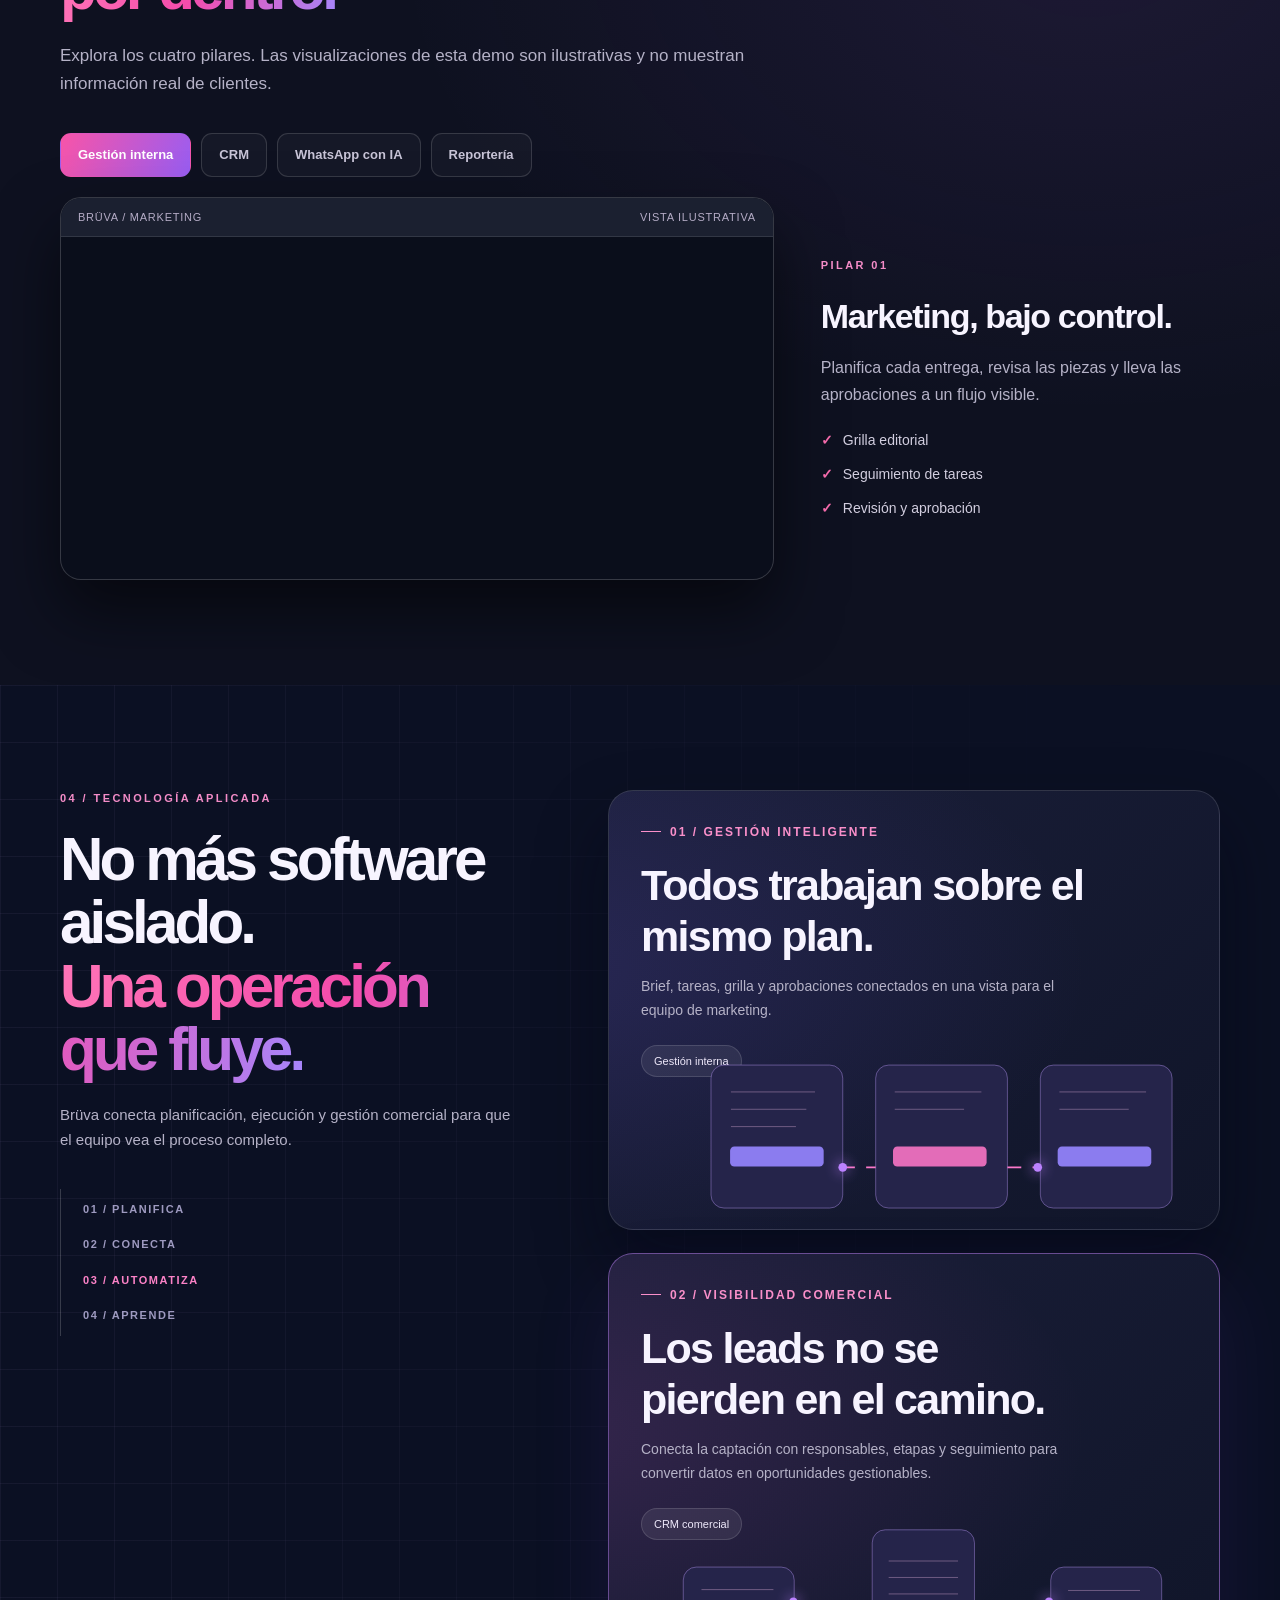
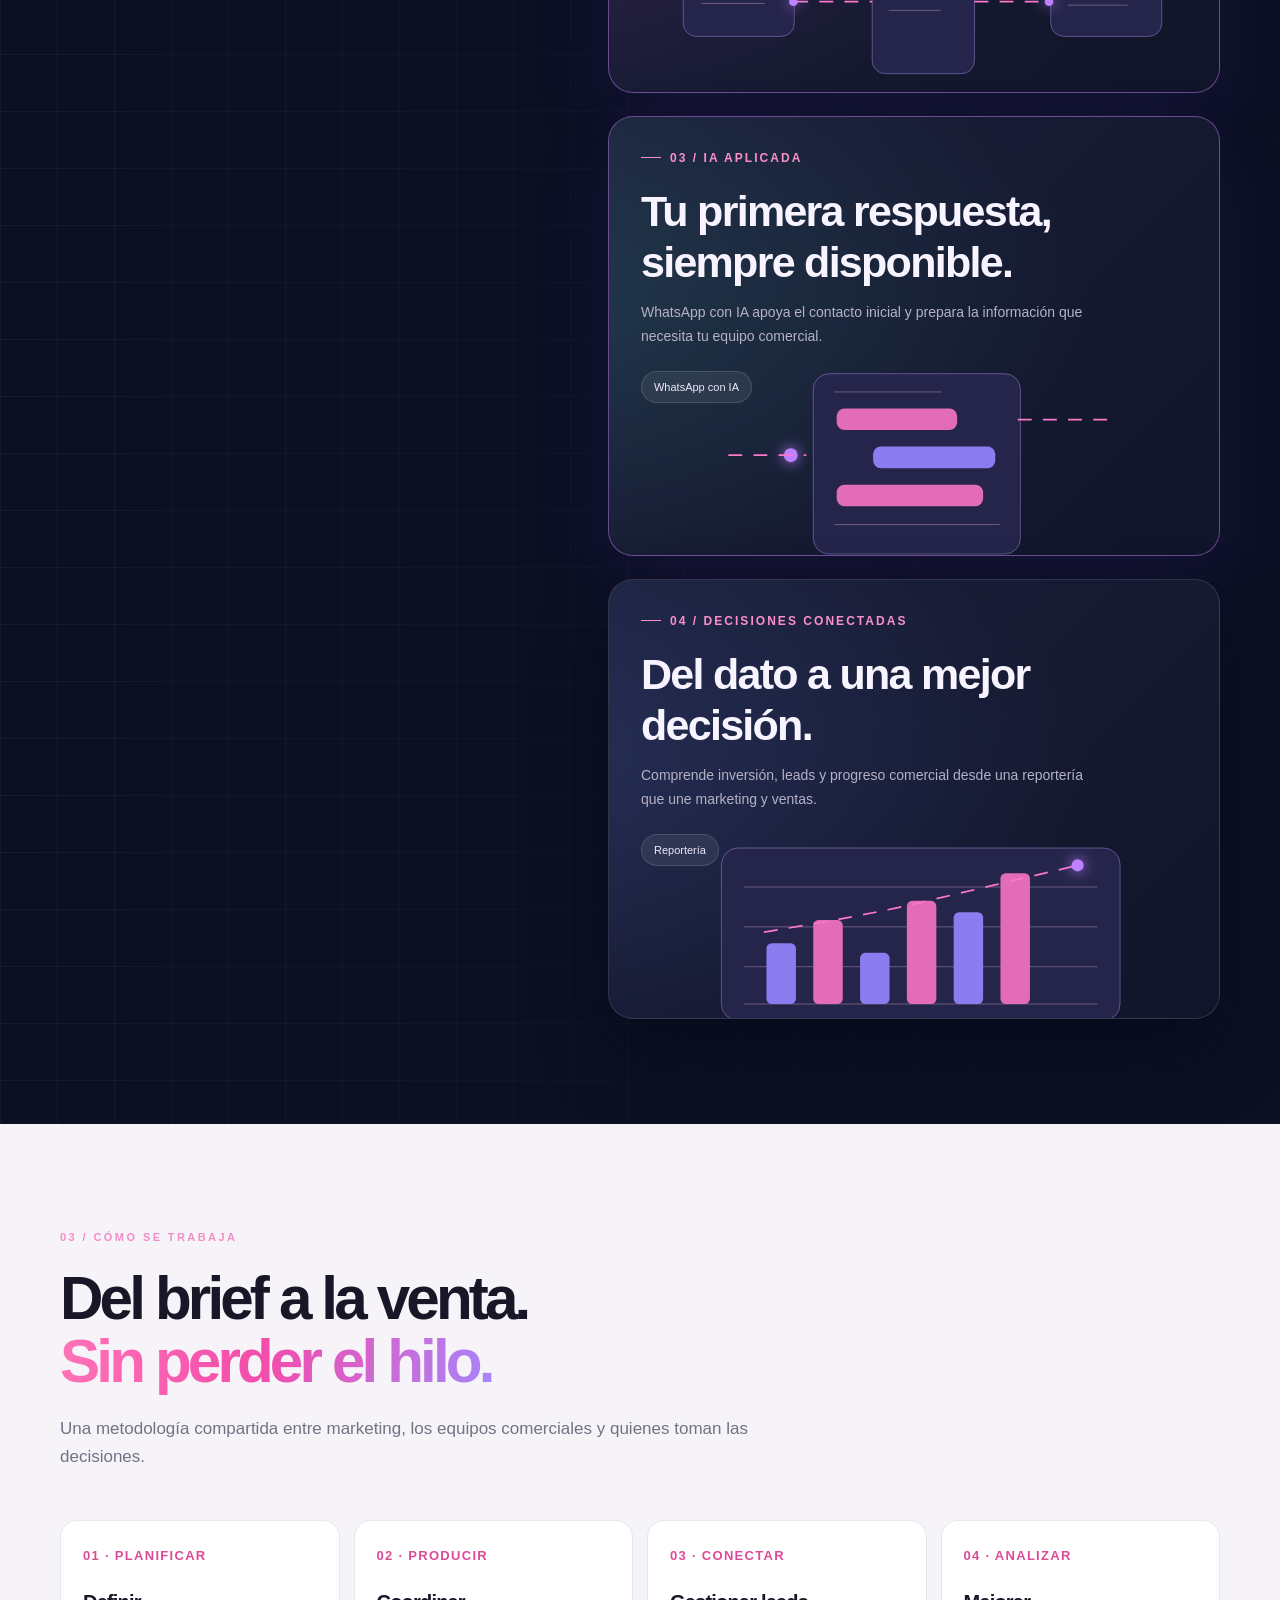
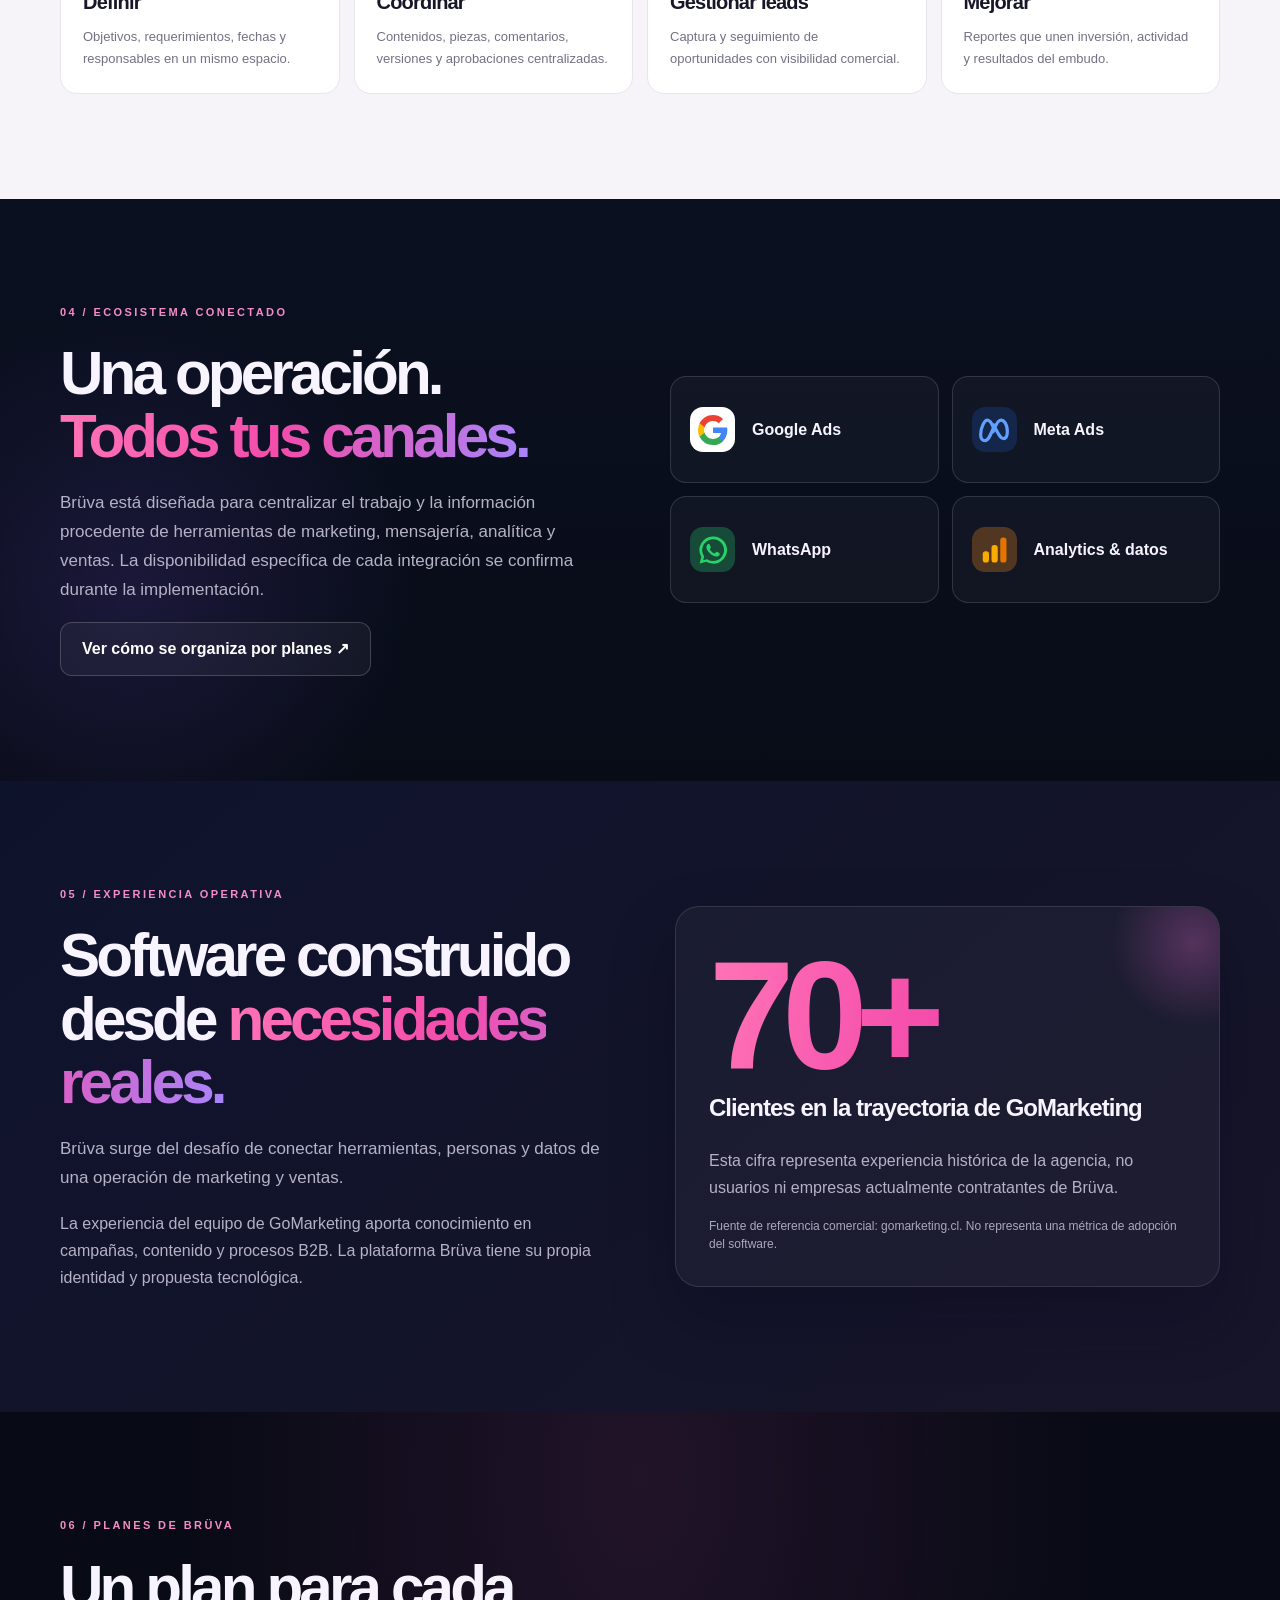
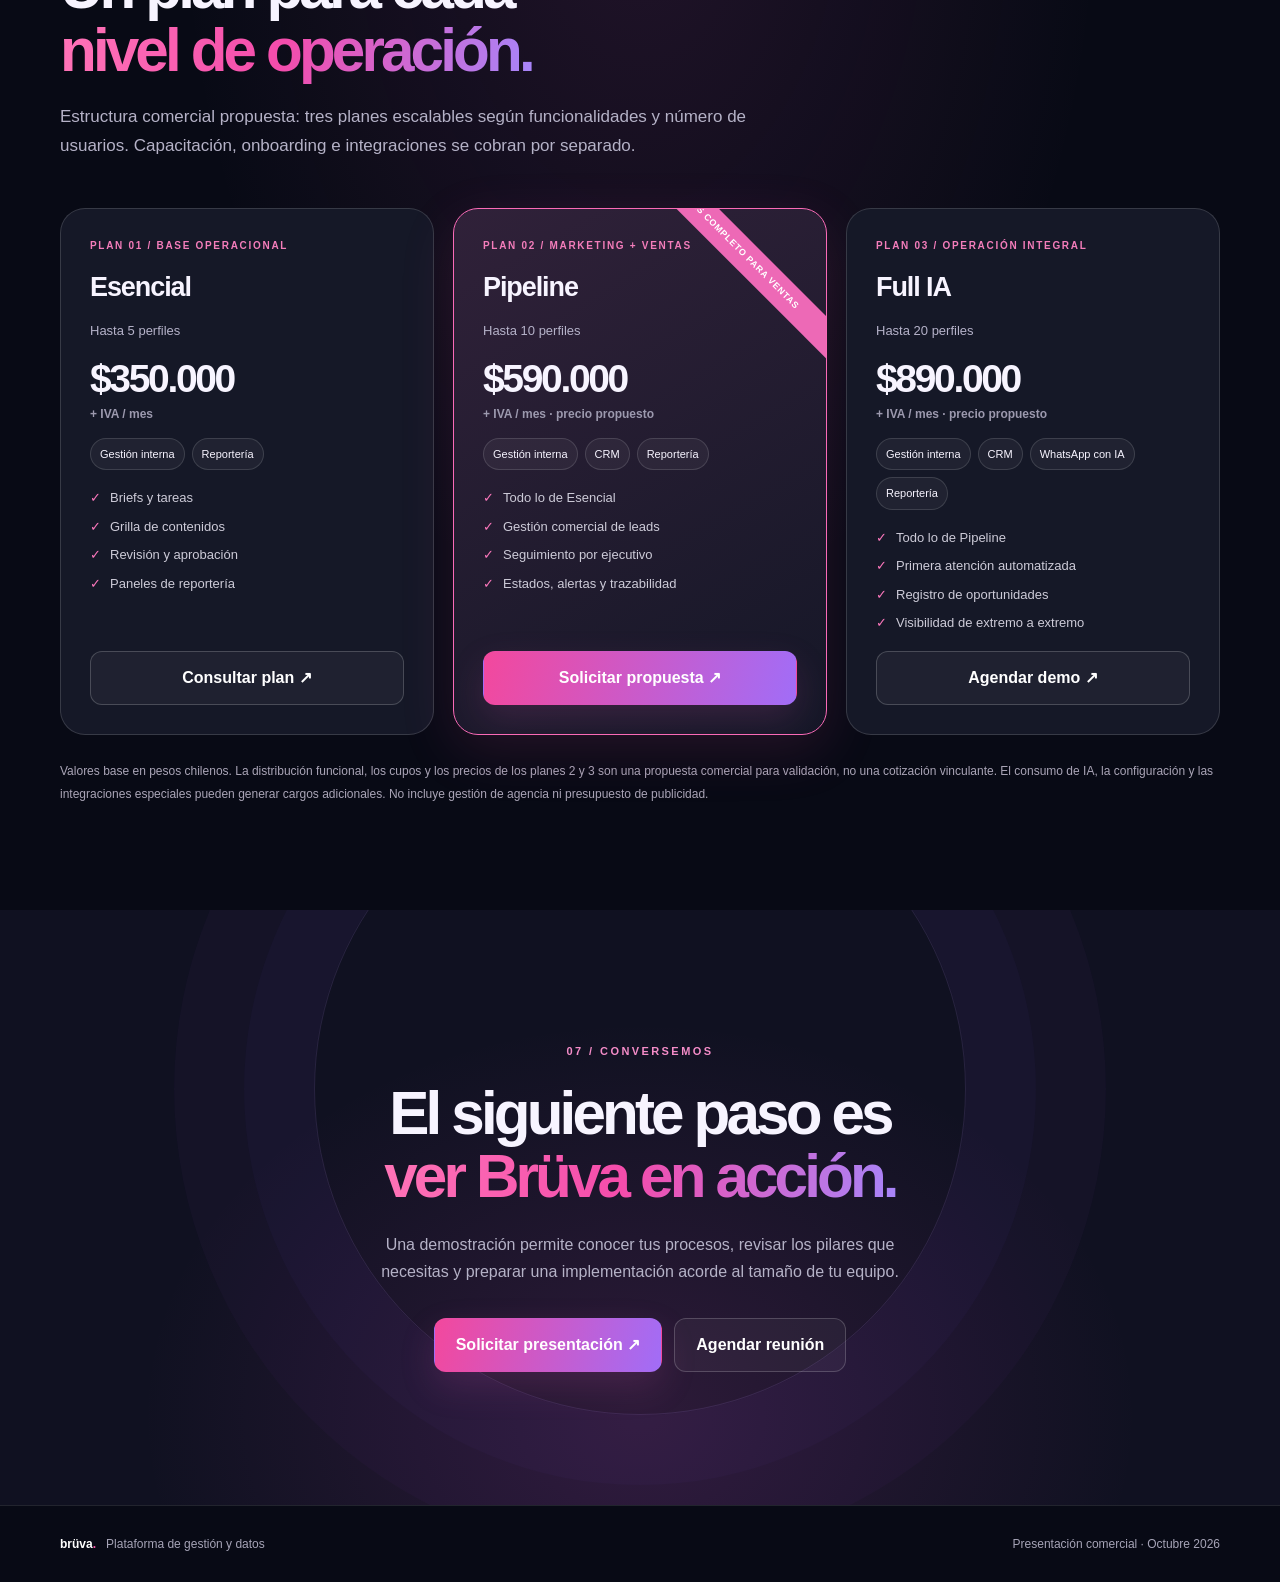
==== commit 6896bddc: "Reemplazar símbolos por vectores SVG locales de integraciones, sin dependencias externas" ====
--- a/index.html
+++ b/index.html
@@ -244,7 +244,7 @@
   </div>
 </div></section>
 <section class="steps" id="flujo"><div class="wrap"><div class="eyebrow">03 / Cómo se trabaja</div><h2>Del brief a la venta.<br><span class="grad">Sin perder el hilo.</span></h2><p class="sub">Una metodología compartida entre marketing, los equipos comerciales y quienes toman las decisiones.</p><div class="step-grid"><article class="step"><b>01 · PLANIFICAR</b><h3>Definir</h3><p>Objetivos, requerimientos, fechas y responsables en un mismo espacio.</p></article><article class="step"><b>02 · PRODUCIR</b><h3>Coordinar</h3><p>Contenidos, piezas, comentarios, versiones y aprobaciones centralizadas.</p></article><article class="step"><b>03 · CONECTAR</b><h3>Gestionar leads</h3><p>Captura y seguimiento de oportunidades con visibilidad comercial.</p></article><article class="step"><b>04 · ANALIZAR</b><h3>Mejorar</h3><p>Reportes que unen inversión, actividad y resultados del embudo.</p></article></div></div></section>
-<section class="connectors" id="integraciones"><div class="wrap connector-grid"><div><div class="eyebrow">04 / Ecosistema conectado</div><h2>Una operación.<br><span class="grad">Todos tus canales.</span></h2><p class="sub">Brüva está diseñada para centralizar el trabajo y la información procedente de herramientas de marketing, mensajería, analítica y ventas. La disponibilidad específica de cada integración se confirma durante la implementación.</p><a href="#planes" class="btn">Ver cómo se organiza por planes ↗</a></div><div class="logos"><div class="logo"><span class="emblem" style="background:#fff;color:#4285f4">G</span>Google Ads</div><div class="logo"><span class="emblem meta">∞</span>Meta Ads</div><div class="logo"><span class="emblem wa">☏</span>WhatsApp</div><div class="logo"><span class="emblem ga">▤</span>Analytics &amp; datos</div></div></div></section>
+<section class="connectors" id="integraciones"><div class="wrap connector-grid"><div><div class="eyebrow">04 / Ecosistema conectado</div><h2>Una operación.<br><span class="grad">Todos tus canales.</span></h2><p class="sub">Brüva está diseñada para centralizar el trabajo y la información procedente de herramientas de marketing, mensajería, analítica y ventas. La disponibilidad específica de cada integración se confirma durante la implementación.</p><a href="#planes" class="btn">Ver cómo se organiza por planes ↗</a></div><div class="logos"><div class="logo"><span class="emblem" aria-hidden="true"><svg width="30" height="30" viewBox="0 0 24 24"><path fill="#4285F4" d="M23.49 12.27c0-.79-.07-1.55-.2-2.27H12v4.3h6.45a5.52 5.52 0 0 1-2.39 3.62v3.01h3.87c2.26-2.08 3.56-5.15 3.56-8.66z"/><path fill="#34A853" d="M12 24c3.24 0 5.96-1.07 7.95-2.9l-3.87-3.01c-1.07.72-2.43 1.15-4.08 1.15-3.13 0-5.79-2.11-6.74-4.95H1.26v3.1A12 12 0 0 0 12 24z"/><path fill="#FBBC05" d="M5.26 14.29A7.2 7.2 0 0 1 4.88 12c0-.8.14-1.58.38-2.29V6.61H1.26A12 12 0 0 0 0 12c0 1.94.46 3.78 1.26 5.39l4-3.1z"/><path fill="#EA4335" d="M12 4.77c1.76 0 3.34.6 4.58 1.77l3.43-3.43C17.95 1.18 15.24 0 12 0 7.31 0 3.27 2.69 1.26 6.61l4 3.1c.95-2.84 3.61-4.94 6.74-4.94z"/></svg></span>Google Ads</div><div class="logo"><span class="emblem meta" aria-hidden="true"><svg width="32" height="32" viewBox="0 0 24 24" fill="none"><path stroke="#61A0FF" stroke-width="2.4" stroke-linecap="round" d="M2 15.5C2 9.7 5.1 4.6 7 4.6c2.8 0 4.6 5.8 5 7 1.9-4.6 3.5-7 5.1-7 2.2 0 4.9 2.5 4.9 8.7 0 3.4-1.2 5.1-3 5.1-2.5 0-4.2-4.8-6.9-9.3C9.5 15.8 7.7 20 5.3 20 3.2 20 2 18.3 2 15.5Z"/></svg></span>Meta Ads</div><div class="logo"><span class="emblem wa" aria-hidden="true"><svg width="30" height="30" viewBox="0 0 24 24"><path fill="#25D366" d="M12.04 1.15A10.87 10.87 0 0 0 2.65 17.5L1.3 22.7l5.33-1.4A10.88 10.88 0 1 0 12.04 1.15Zm0 19.7a8.72 8.72 0 0 1-4.43-1.2l-.32-.2-3.16.83.84-3.08-.21-.33a8.75 8.75 0 1 1 7.28 3.98Zm4.8-6.54c-.26-.13-1.55-.76-1.79-.85-.24-.09-.42-.13-.59.13-.17.26-.68.86-.84 1.03-.15.18-.3.2-.56.07-.26-.13-1.1-.41-2.1-1.3-.78-.69-1.3-1.54-1.46-1.8-.16-.26-.02-.4.11-.53.12-.12.26-.3.39-.46.13-.15.18-.26.26-.44.09-.17.04-.33-.02-.46-.06-.13-.59-1.43-.81-1.96-.22-.52-.44-.45-.59-.46h-.51c-.18 0-.46.07-.7.33-.24.26-.92.9-.92 2.2 0 1.3.94 2.54 1.07 2.71.13.17 1.85 2.84 4.49 3.98.63.27 1.12.43 1.5.54.63.2 1.2.18 1.65.11.51-.08 1.55-.64 1.77-1.25.22-.61.22-1.13.15-1.25-.06-.11-.24-.18-.5-.31Z"/></svg></span>WhatsApp</div><div class="logo"><span class="emblem ga" aria-hidden="true"><svg width="30" height="30" viewBox="0 0 24 24"><rect x="3" y="13" width="5" height="9" rx="2.3" fill="#F9AB00"/><rect x="10" y="8" width="5" height="14" rx="2.3" fill="#F9AB00"/><rect x="17" y="2" width="5" height="20" rx="2.3" fill="#E37400"/></svg></span>Analytics &amp; datos</div></div></div></section>
 <section class="proof"><div class="wrap proof-grid"><div><div class="eyebrow">05 / Experiencia operativa</div><h2>Software construido desde <span class="grad">necesidades reales.</span></h2><p class="sub">Brüva surge del desafío de conectar herramientas, personas y datos de una operación de marketing y ventas.</p><p>La experiencia del equipo de GoMarketing aporta conocimiento en campañas, contenido y procesos B2B. La plataforma Brüva tiene su propia identidad y propuesta tecnológica.</p></div><div class="proof-note"><div class="proof-big grad">70+</div><h3>Clientes en la trayectoria de GoMarketing</h3><p>Esta cifra representa experiencia histórica de la agencia, no usuarios ni empresas actualmente contratantes de Brüva.</p><small>Fuente de referencia comercial: gomarketing.cl. No representa una métrica de adopción del software.</small></div></div></section>
 <section class="pricing" id="planes"><div class="wrap"><div class="eyebrow">06 / Planes de Brüva</div><h2>Un plan para cada<br><span class="grad">nivel de operación.</span></h2><p class="sub">Estructura comercial propuesta: tres planes escalables según funcionalidades y número de usuarios. Capacitación, onboarding e integraciones se cobran por separado.</p><div class="plan-grid"><article class="plan"><div class="tier">Plan 01 / Base operacional</div><h3>Esencial</h3><div class="users">Hasta 5 perfiles</div><div class="cost">$350.000<span>+ IVA / mes</span></div><div class="modules"><span>Gestión interna</span><span>Reportería</span></div><ul><li>Briefs y tareas</li><li>Grilla de contenidos</li><li>Revisión y aprobación</li><li>Paneles de reportería</li></ul><a class="btn" href="#contacto">Consultar plan ↗</a></article><article class="plan featured"><div class="tier">Plan 02 / Marketing + ventas</div><h3>Pipeline</h3><div class="users">Hasta 10 perfiles</div><div class="cost">$590.000<span>+ IVA / mes · precio propuesto</span></div><div class="modules"><span>Gestión interna</span><span>CRM</span><span>Reportería</span></div><ul><li>Todo lo de Esencial</li><li>Gestión comercial de leads</li><li>Seguimiento por ejecutivo</li><li>Estados, alertas y trazabilidad</li></ul><a class="btn primary" href="#contacto">Solicitar propuesta ↗</a></article><article class="plan"><div class="tier">Plan 03 / Operación integral</div><h3>Full IA</h3><div class="users">Hasta 20 perfiles</div><div class="cost">$890.000<span>+ IVA / mes · precio propuesto</span></div><div class="modules"><span>Gestión interna</span><span>CRM</span><span>WhatsApp con IA</span><span>Reportería</span></div><ul><li>Todo lo de Pipeline</li><li>Primera atención automatizada</li><li>Registro de oportunidades</li><li>Visibilidad de extremo a extremo</li></ul><a class="btn" href="#contacto">Agendar demo ↗</a></article></div><div class="pricing-foot">Valores base en pesos chilenos. La distribución funcional, los cupos y los precios de los planes 2 y 3 son una propuesta comercial para validación, no una cotización vinculante. El consumo de IA, la configuración y las integraciones especiales pueden generar cargos adicionales. No incluye gestión de agencia ni presupuesto de publicidad.</div></div></section>
 <section class="cta" id="contacto"><div class="wrap"><div class="eyebrow">07 / Conversemos</div><h2>El siguiente paso es<br><span class="grad">ver Brüva en acción.</span></h2><p>Una demostración permite conocer tus procesos, revisar los pilares que necesitas y preparar una implementación acorde al tamaño de tu equipo.</p><div class="cta-actions"><a class="btn primary" href="mailto:contacto@gomarketing.cl?subject=Quiero%20conocer%20Br%C3%BCva">Solicitar presentación ↗</a><a class="btn" href="https://calendly.com/go-marketing/conversemos-nuevos" target="_blank" rel="noopener">Agendar reunión</a></div></div></section>
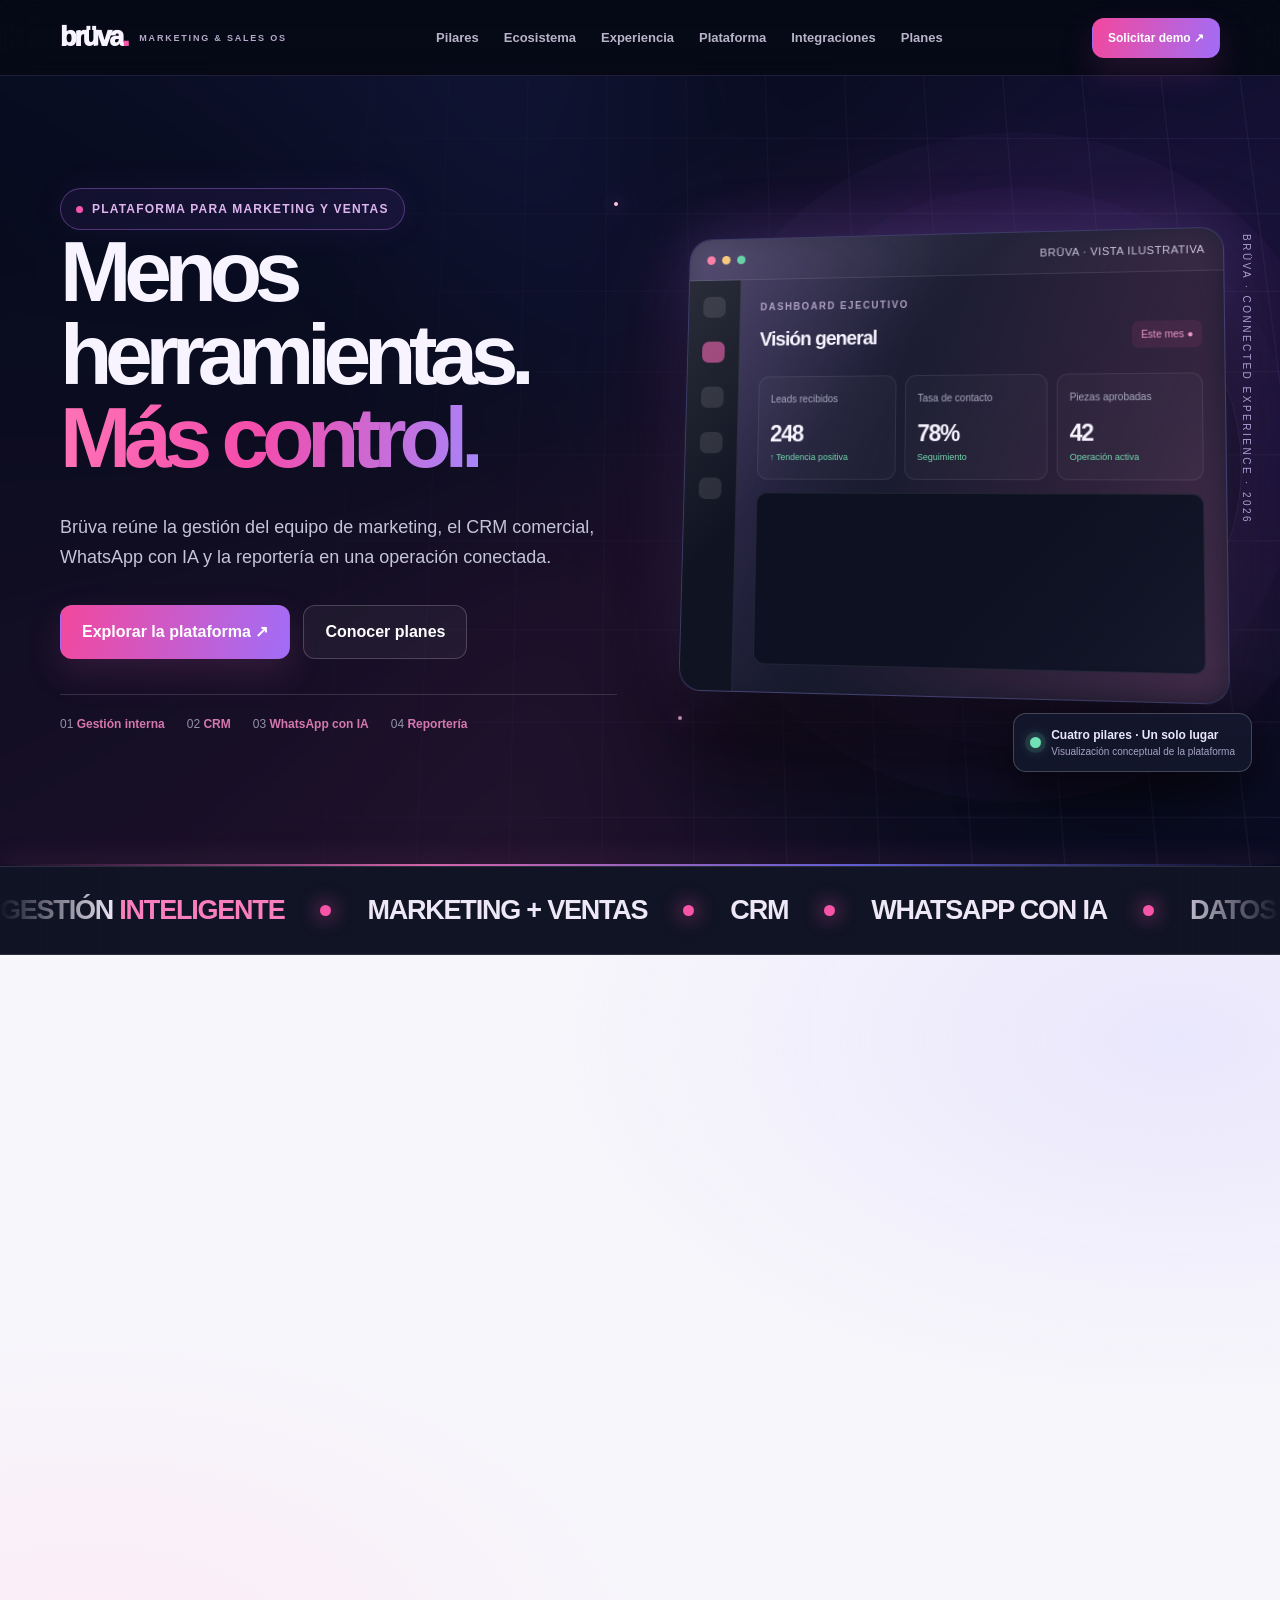
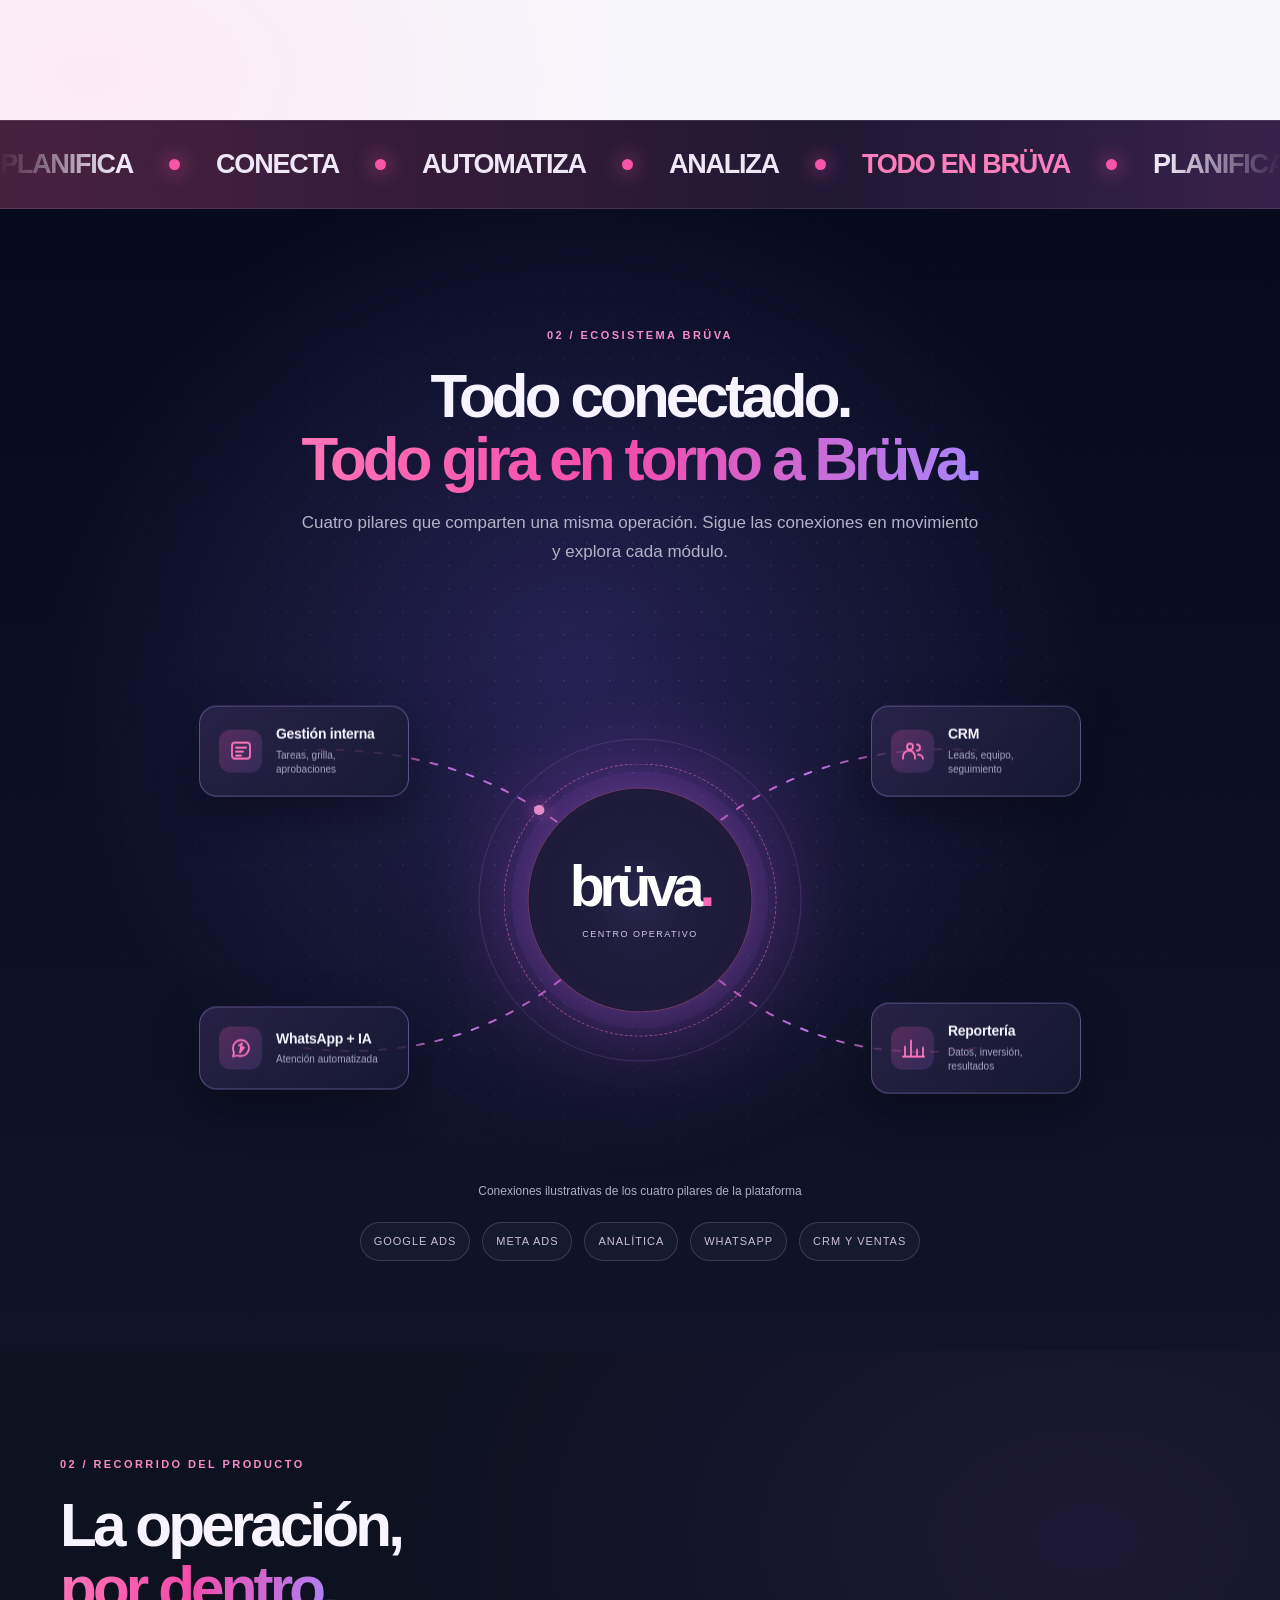
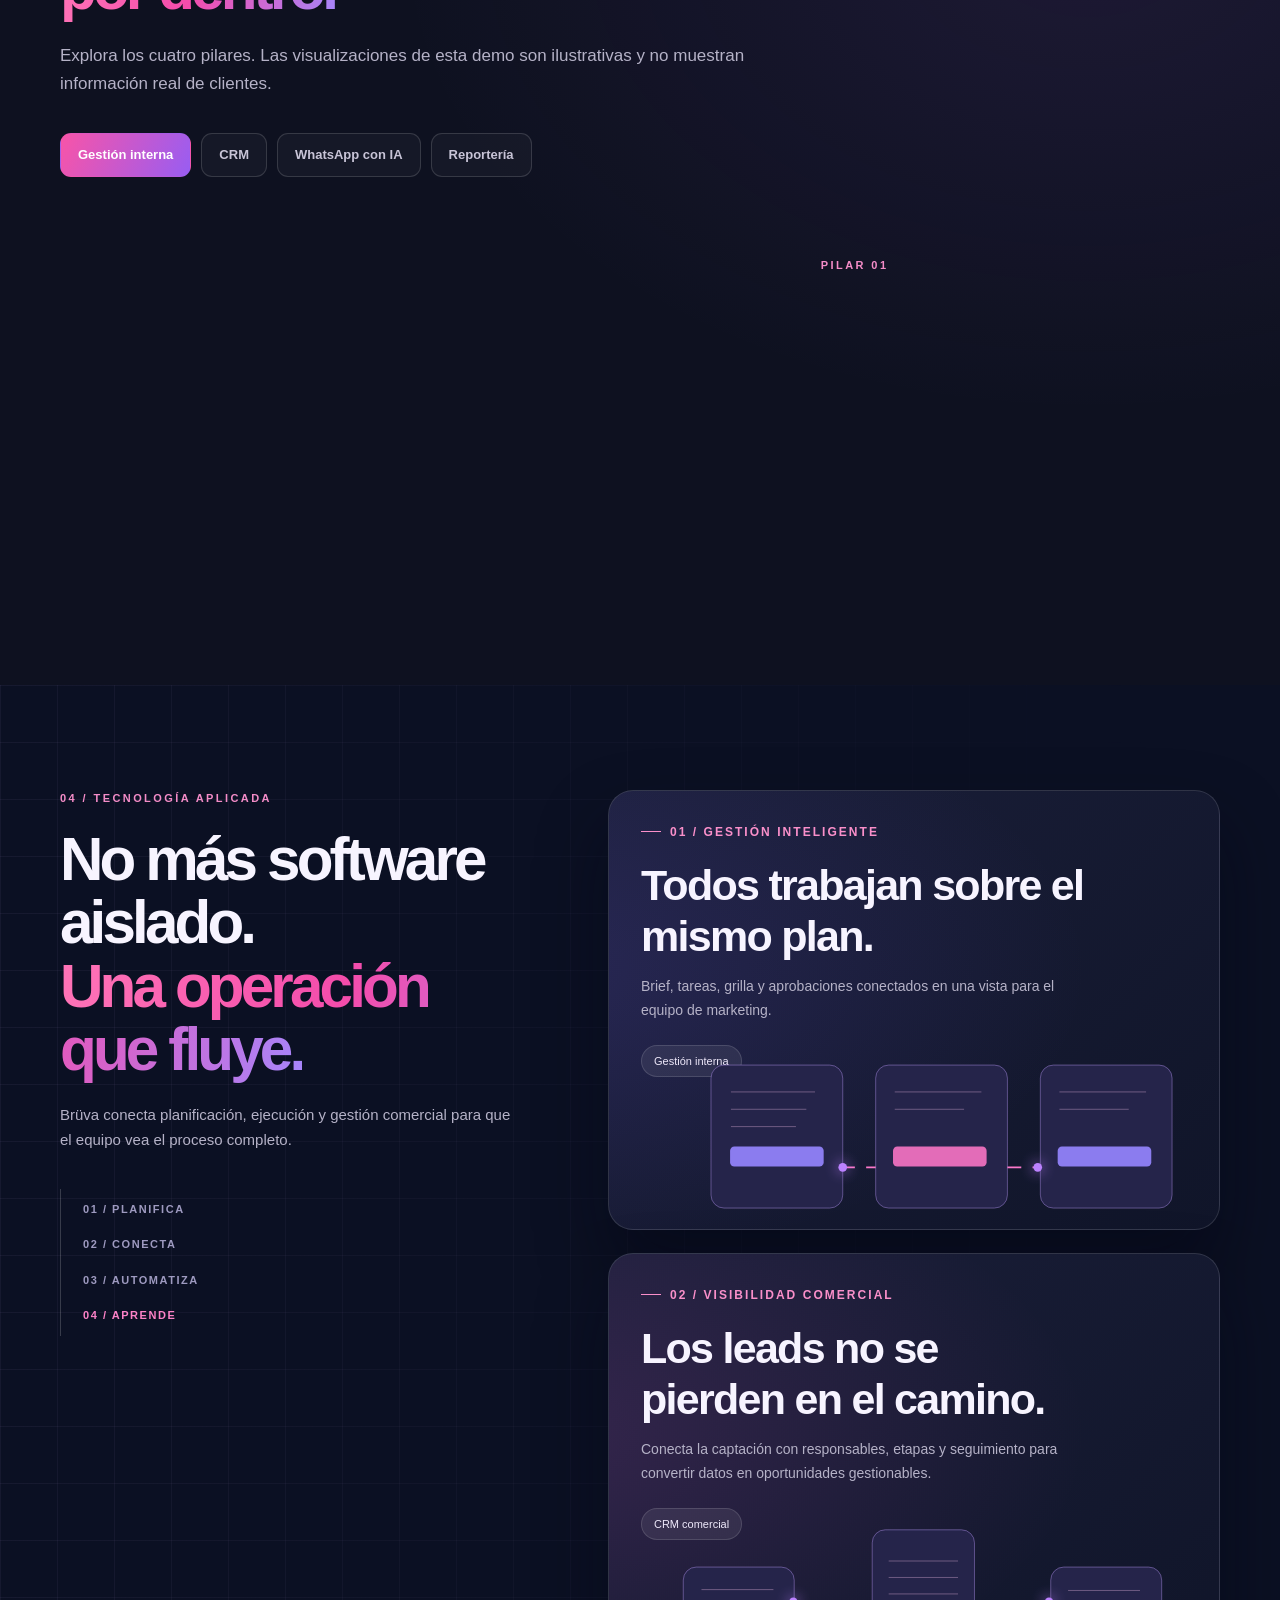
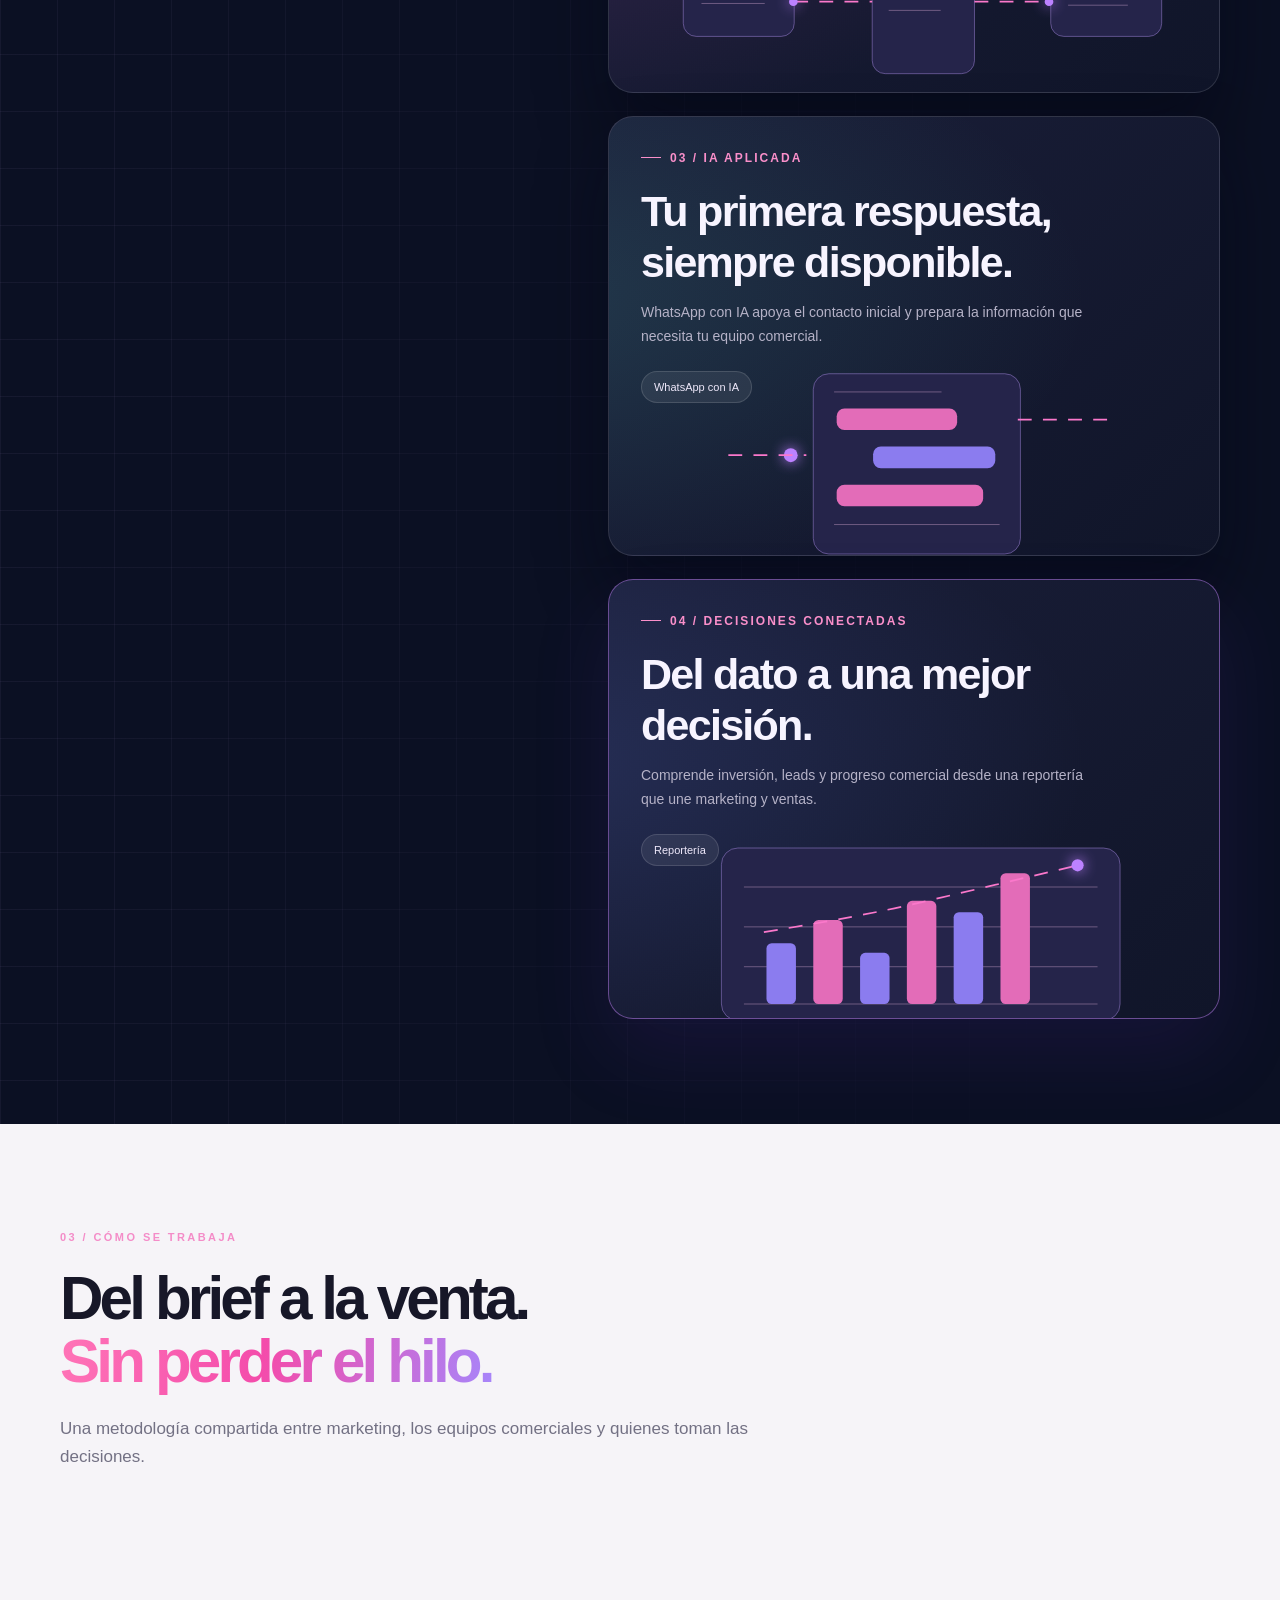
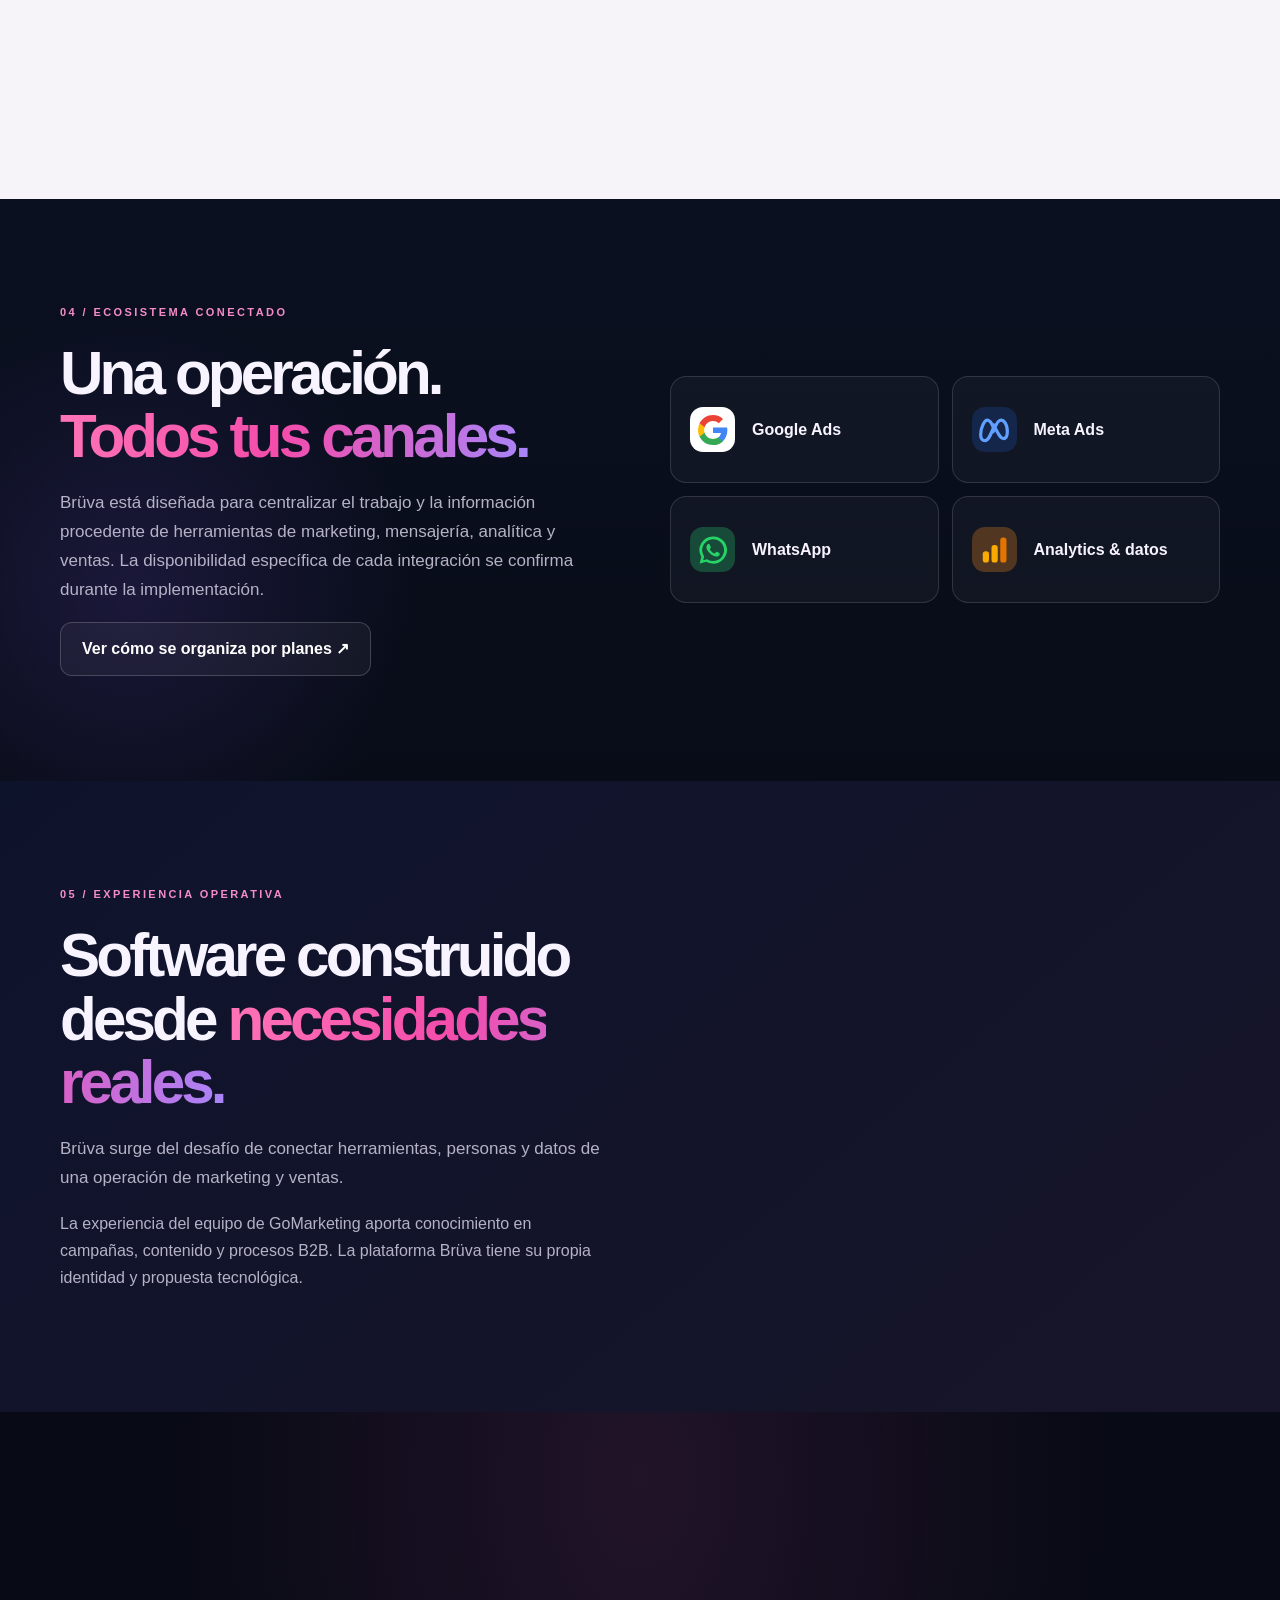
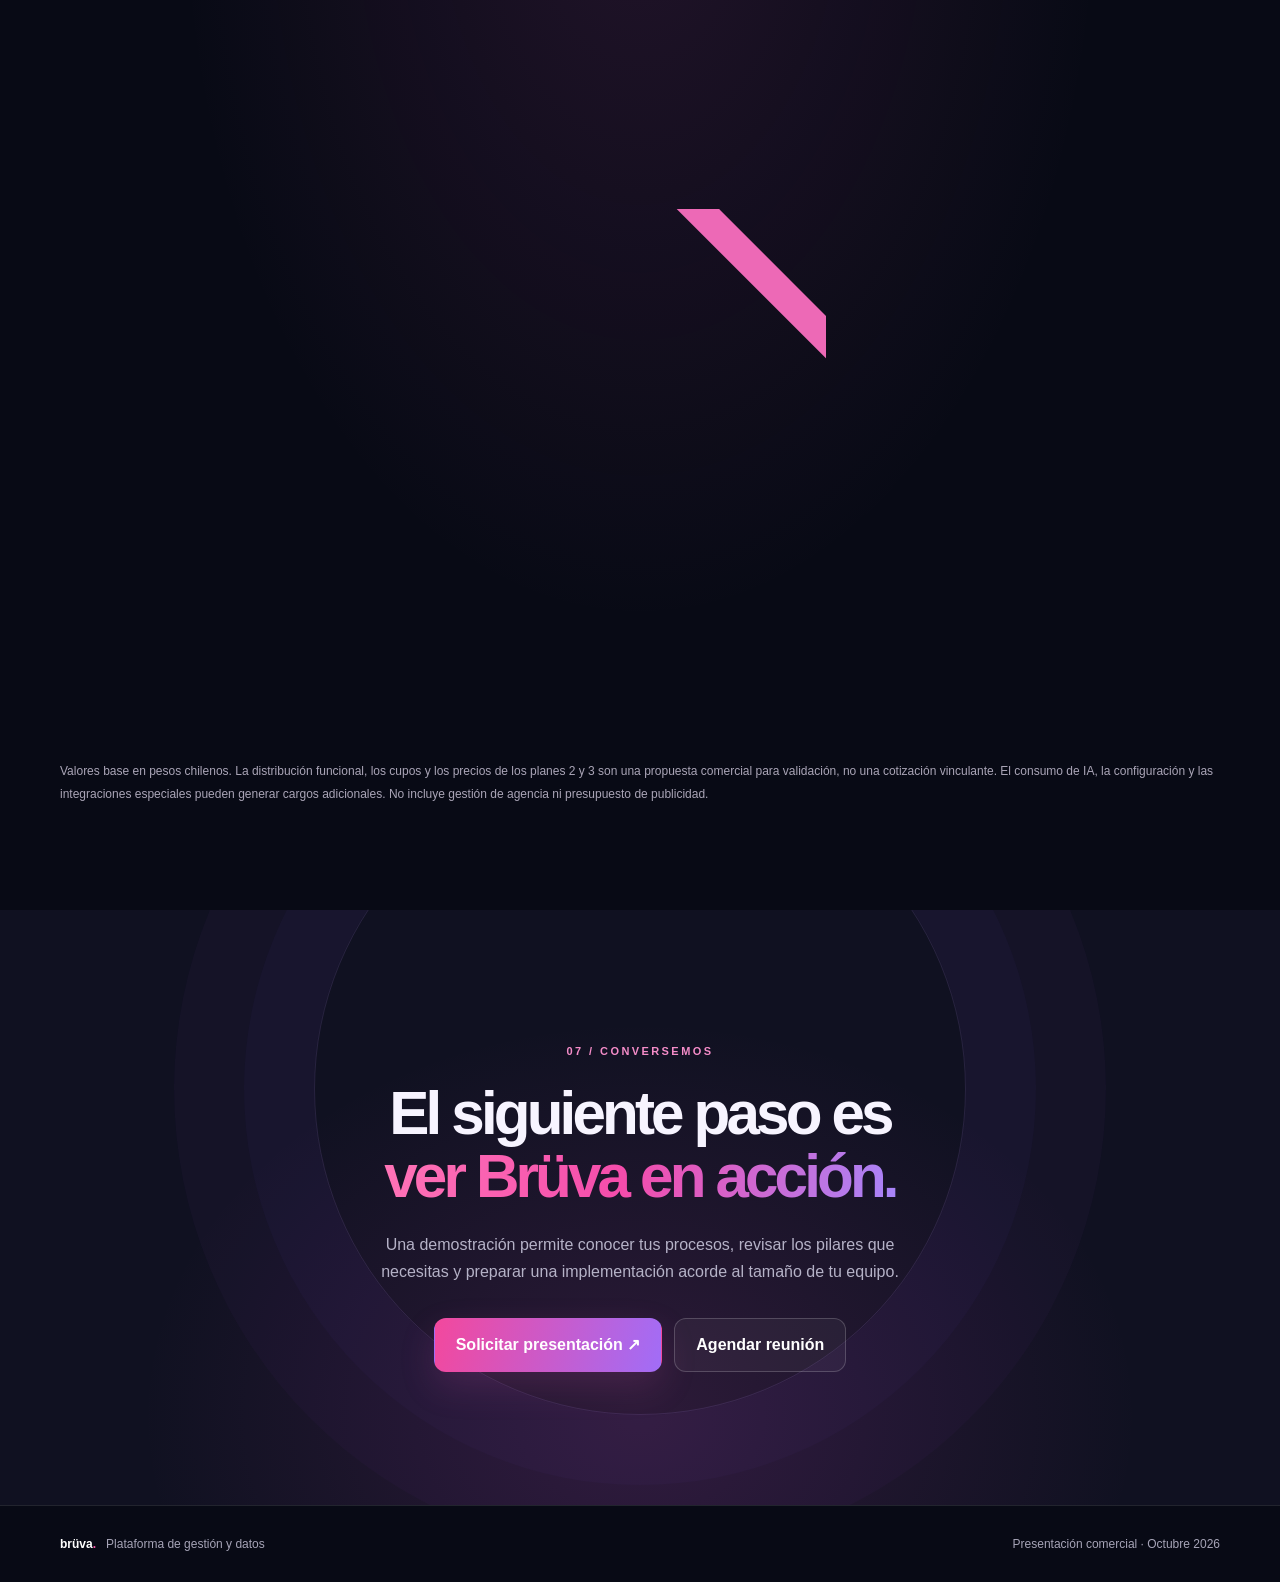
==== commit b583fccb: "Arreglar clics de los cuatro pilares: selector de botones y pantalla demo inicial" ====
--- a/index.html
+++ b/index.html
@@ -160,7 +160,7 @@
 <div class="eco-badges"><span>Google Ads</span><span>Meta Ads</span><span>Analítica</span><span>WhatsApp</span><span>CRM y ventas</span></div>
 </div></section>
 
-<section class="demo" id="producto"><div class="wrap"><div class="eyebrow">02 / Recorrido del producto</div><h2>La operación,<br><span class="grad">por dentro.</span></h2><p class="sub">Explora los cuatro pilares. Las visualizaciones de esta demo son ilustrativas y no muestran información real de clientes.</p><div class="demo-tabs" role="tablist" aria-label="Pilares de Brüva"><button role="tab" aria-selected="true" data-tab="marketing">Gestión interna</button><button role="tab" aria-selected="false" data-tab="crm">CRM</button><button role="tab" aria-selected="false" data-tab="ia">WhatsApp con IA</button><button role="tab" aria-selected="false" data-tab="reportes">Reportería</button></div><div class="demo-grid"><div class="demo-screen"><div class="demo-top">BRÜVA / <span id="screen-label">MARKETING</span> <span style="float:right">VISTA ILUSTRATIVA</span></div><div class="demo-render" id="screen-content"></div></div><div class="demo-copy"><div class="eyebrow" id="demo-kicker">Pilar 01</div><h3 id="demo-title">Marketing, bajo control.</h3><p id="demo-desc">Planifica cada entrega, revisa las piezas y lleva las aprobaciones a un flujo visible.</p><ul id="demo-list"><li>Grilla editorial</li><li>Seguimiento de tareas</li><li>Revisión y aprobación</li></ul></div></div></div></section>
+<section class="demo" id="producto"><div class="wrap"><div class="eyebrow">02 / Recorrido del producto</div><h2>La operación,<br><span class="grad">por dentro.</span></h2><p class="sub">Explora los cuatro pilares. Las visualizaciones de esta demo son ilustrativas y no muestran información real de clientes.</p><div class="demo-tabs" role="tablist" aria-label="Pilares de Brüva"><button role="tab" aria-selected="true" data-tab="marketing">Gestión interna</button><button role="tab" aria-selected="false" data-tab="crm">CRM</button><button role="tab" aria-selected="false" data-tab="ia">WhatsApp con IA</button><button role="tab" aria-selected="false" data-tab="reportes">Reportería</button></div><div class="demo-grid"><div class="demo-screen"><div class="demo-top">BRÜVA / <span id="screen-label">MARKETING</span> <span style="float:right">VISTA ILUSTRATIVA</span></div><div class="demo-render" id="screen-content"><div class="board"><div class="board-col"><h4>Por revisar</h4><div class="board-item"><i></i><span>Campaña de lanzamiento</span><small>Diseño · Comentarios</small></div><div class="board-item"><i></i><span>Pieza para LinkedIn</span><small>Copy · Pendiente</small></div></div><div class="board-col"><h4>En aprobación</h4><div class="board-item"><i></i><span>Reel de producto</span><small>Cliente · Revisión</small></div><div class="board-item"><i></i><span>Carrusel informativo</span><small>Correcciones</small></div></div><div class="board-col"><h4>Programado</h4><div class="board-item"><i></i><span>Campaña de remarketing</span><small>Meta + Instagram</small></div></div></div></div></div><div class="demo-copy"><div class="eyebrow" id="demo-kicker">Pilar 01</div><h3 id="demo-title">Marketing, bajo control.</h3><p id="demo-desc">Planifica cada entrega, revisa las piezas y lleva las aprobaciones a un flujo visible.</p><ul id="demo-list"><li>Grilla editorial</li><li>Seguimiento de tareas</li><li>Revisión y aprobación</li></ul></div></div></div></section>
 
 <section class="story" id="experiencia" aria-labelledby="story-title">
 <div class="wrap story-grid">
@@ -261,7 +261,7 @@
 const $=s=>document.querySelector(s);const $$=s=>[...document.querySelectorAll(s)];
 function activate(key){const d=scenes[key];if(!d)return;$$('[data-tab]').forEach(b=>b.setAttribute('aria-selected',String(b.dataset.tab===key)));$('#screen-label').textContent=d.label;$('#screen-content').innerHTML=d.render;$('#demo-kicker').textContent=d.kicker;$('#demo-title').textContent=d.title;$('#demo-desc').textContent=d.desc;$('#demo-list').replaceChildren(...d.points.map(s=>{const li=document.createElement('li');li.textContent=s;return li}))}
 let tabTimer;
-$('[data-tab]').forEach(b=>b.addEventListener('click',()=>{
+$$('[data-tab]').forEach(b=>b.addEventListener('click',()=>{
 clearTimeout(tabTimer);
 $('.demo-screen').classList.add('switching');$('.demo-copy').classList.add('switching');
 tabTimer=setTimeout(()=>{activate(b.dataset.tab);$('.demo-screen').classList.remove('switching');$('.demo-copy').classList.remove('switching')},165)
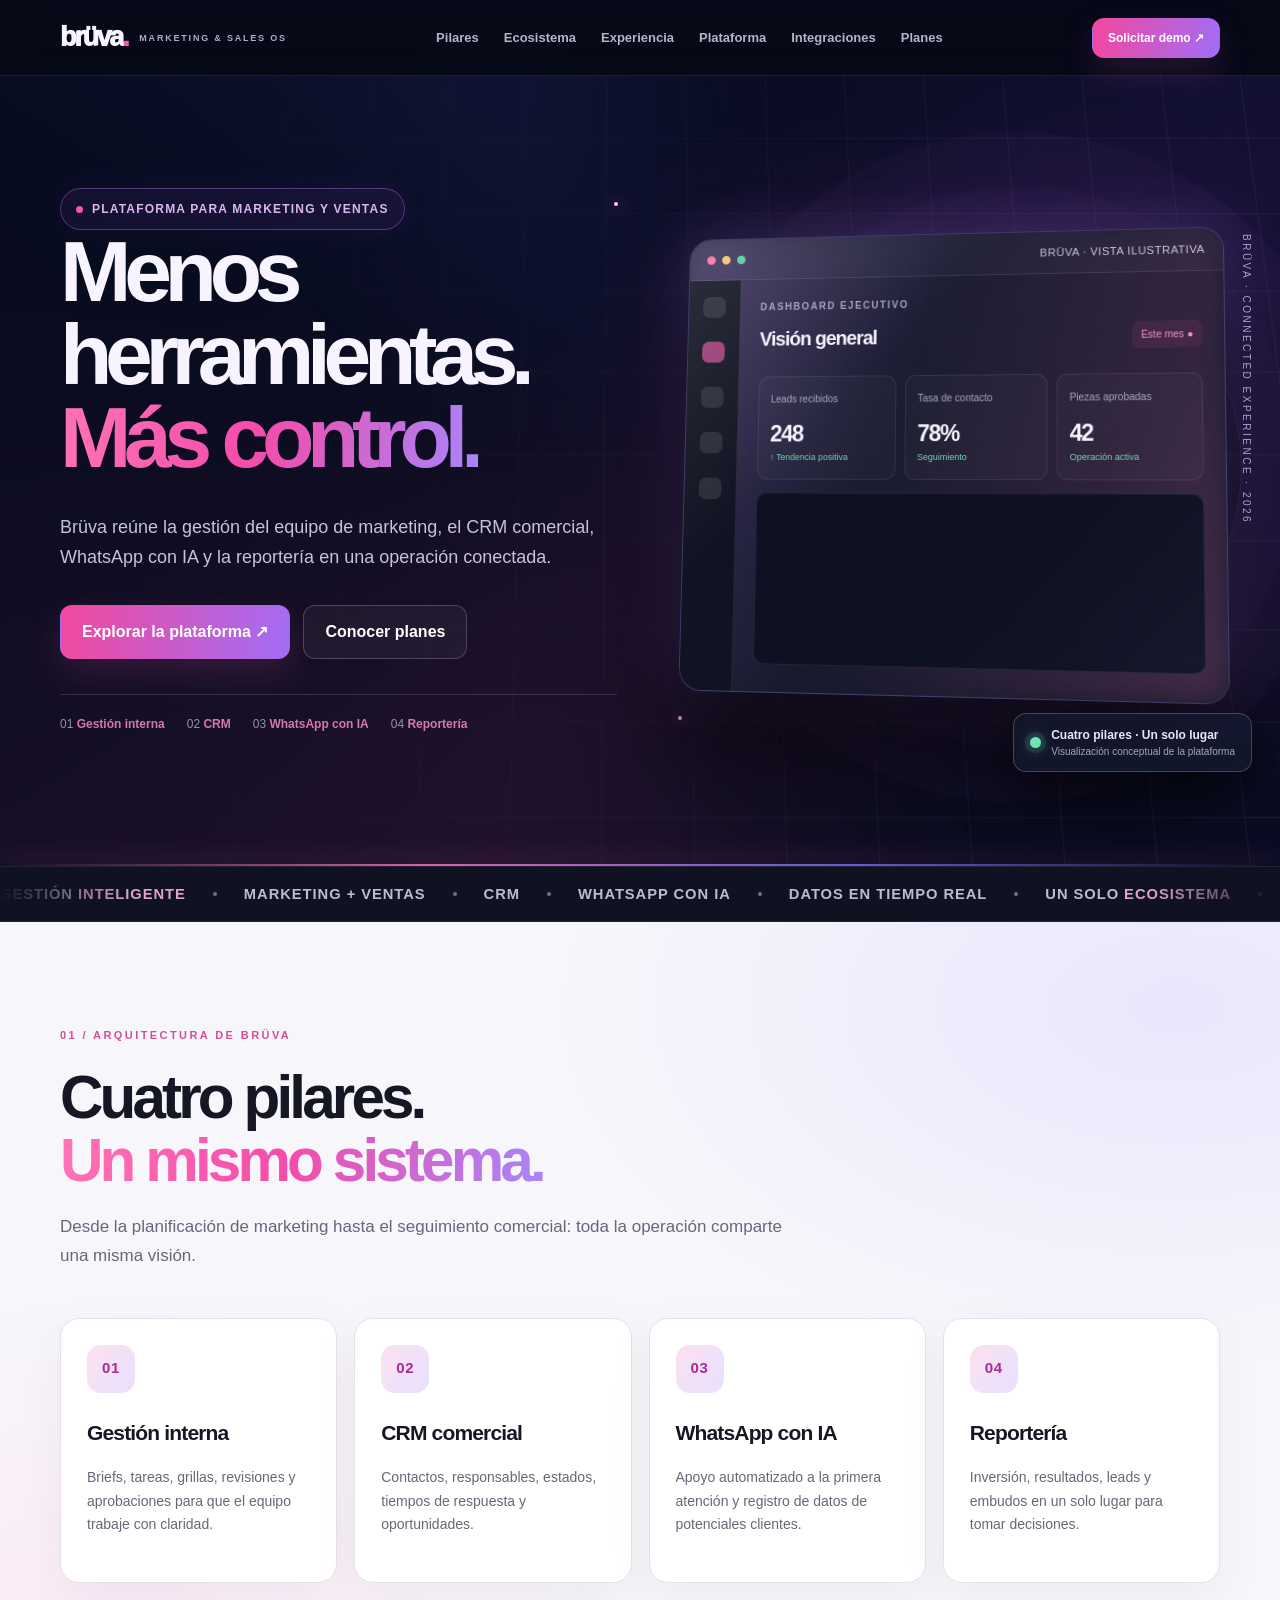
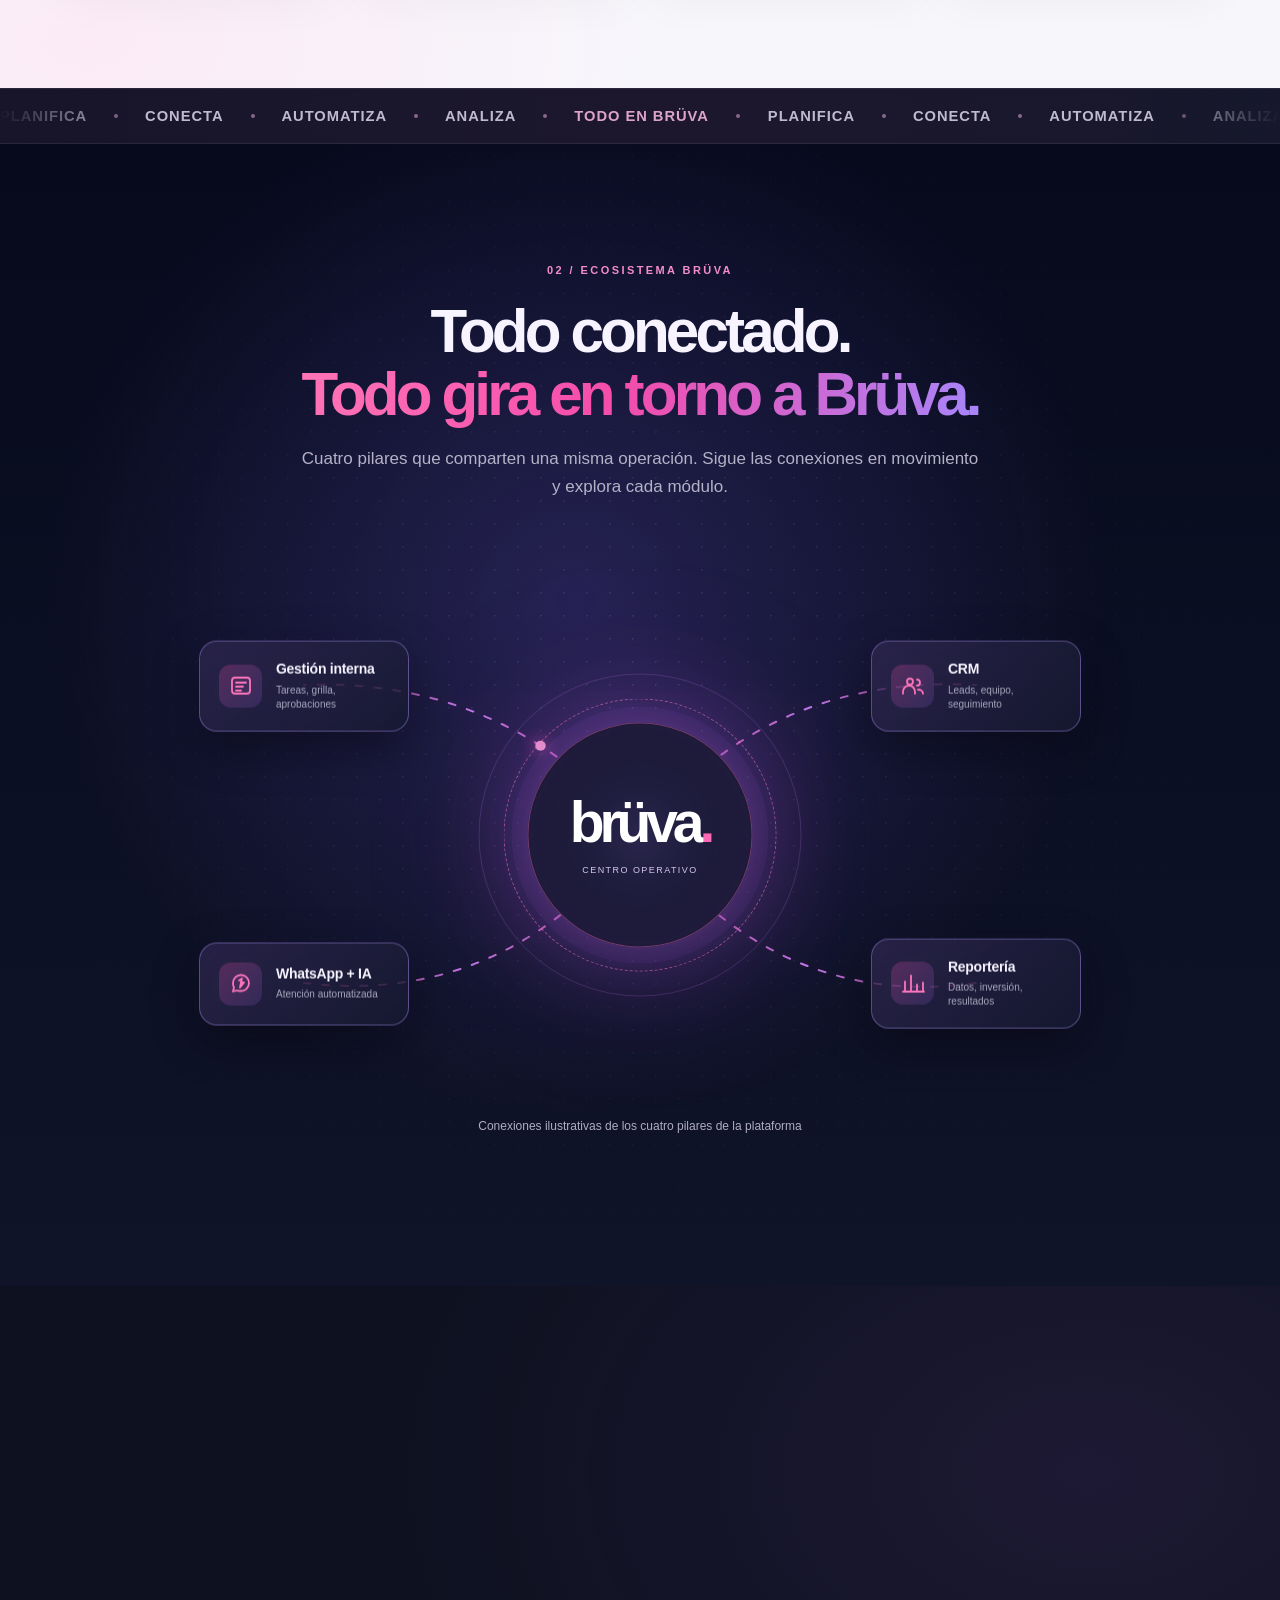
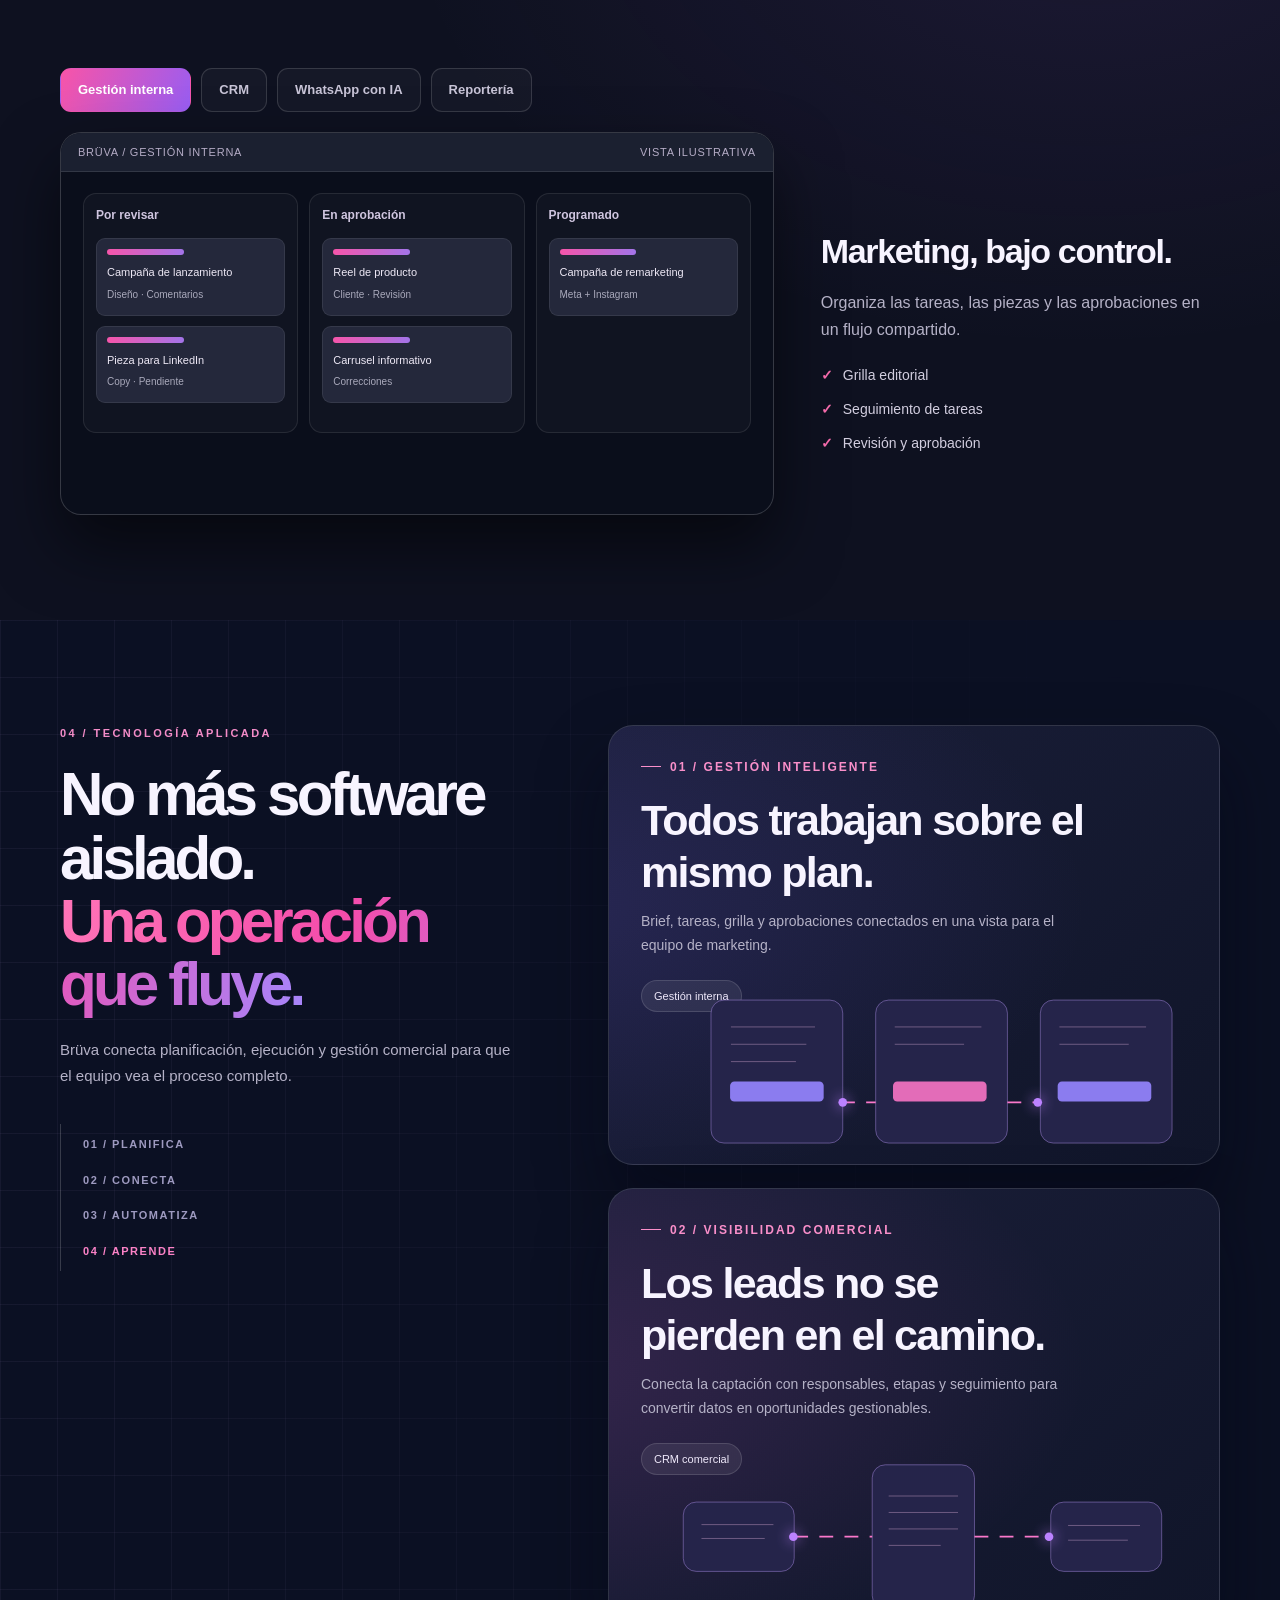
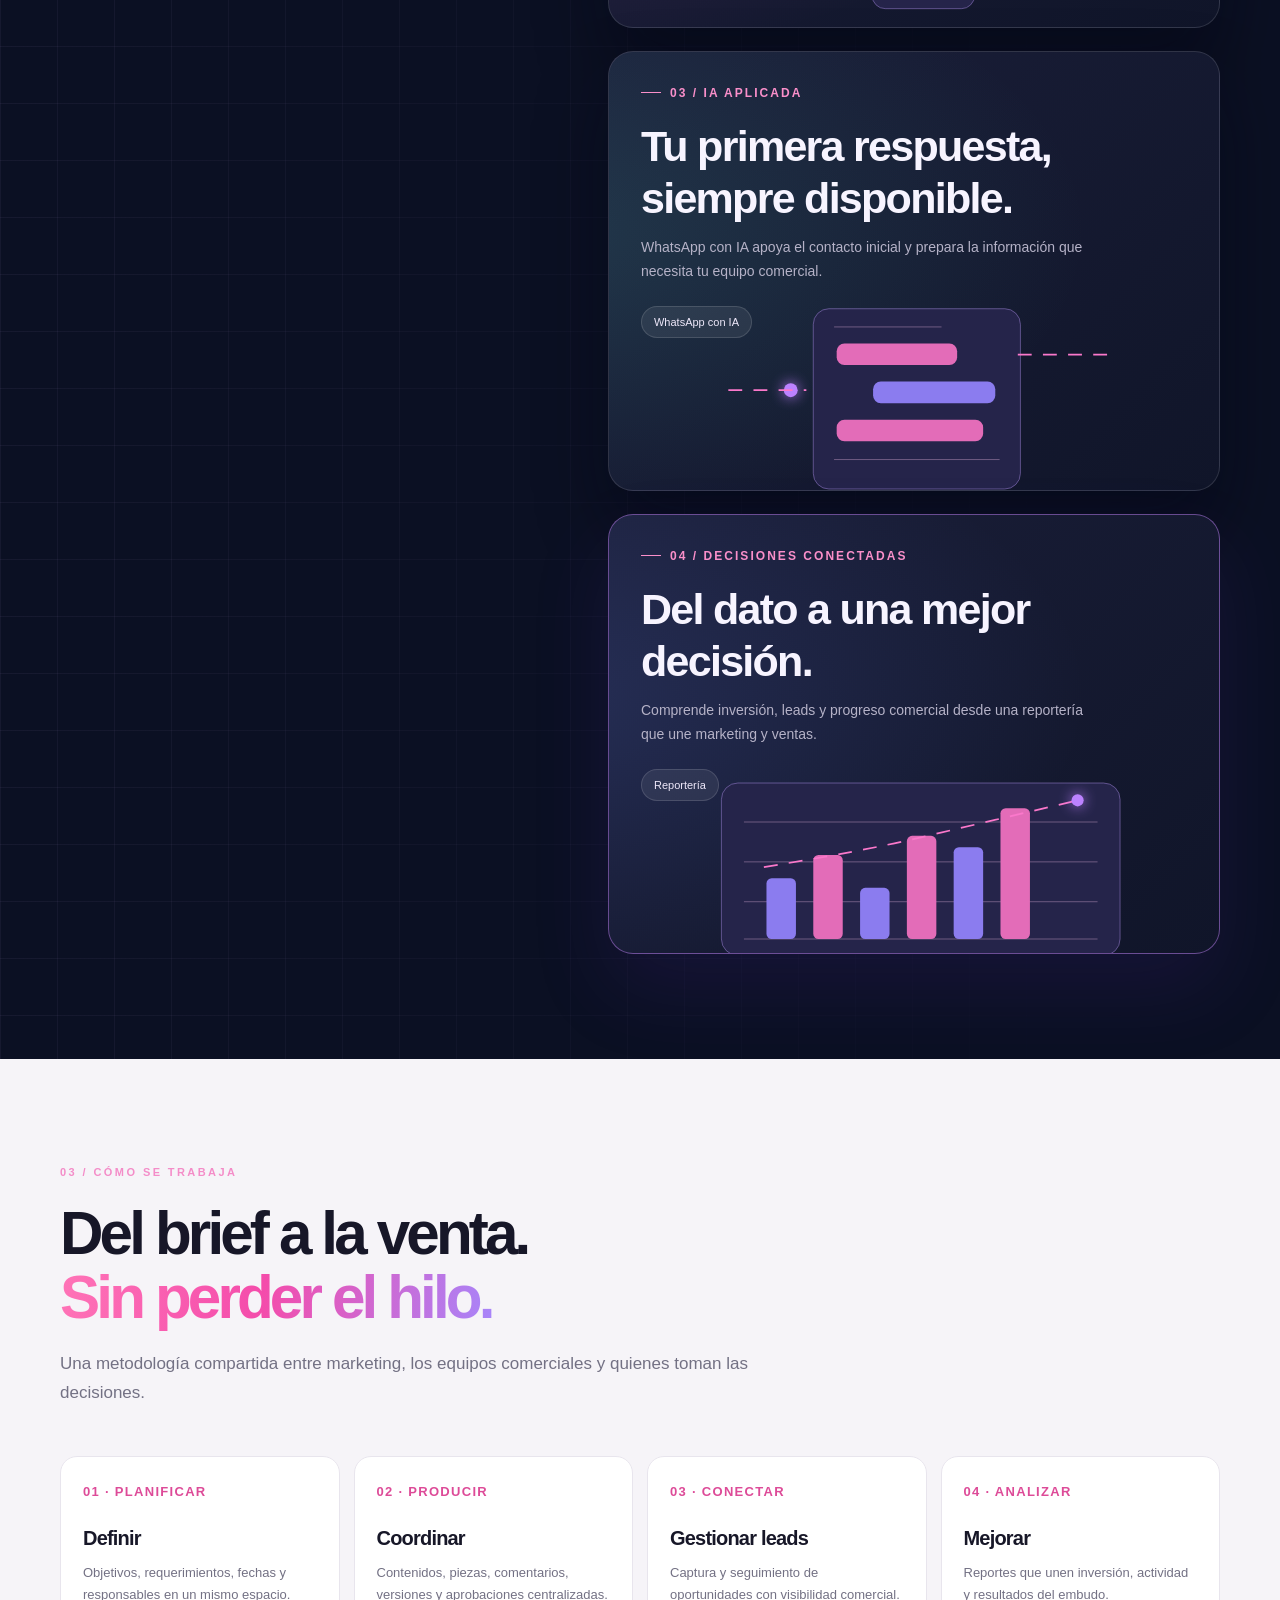
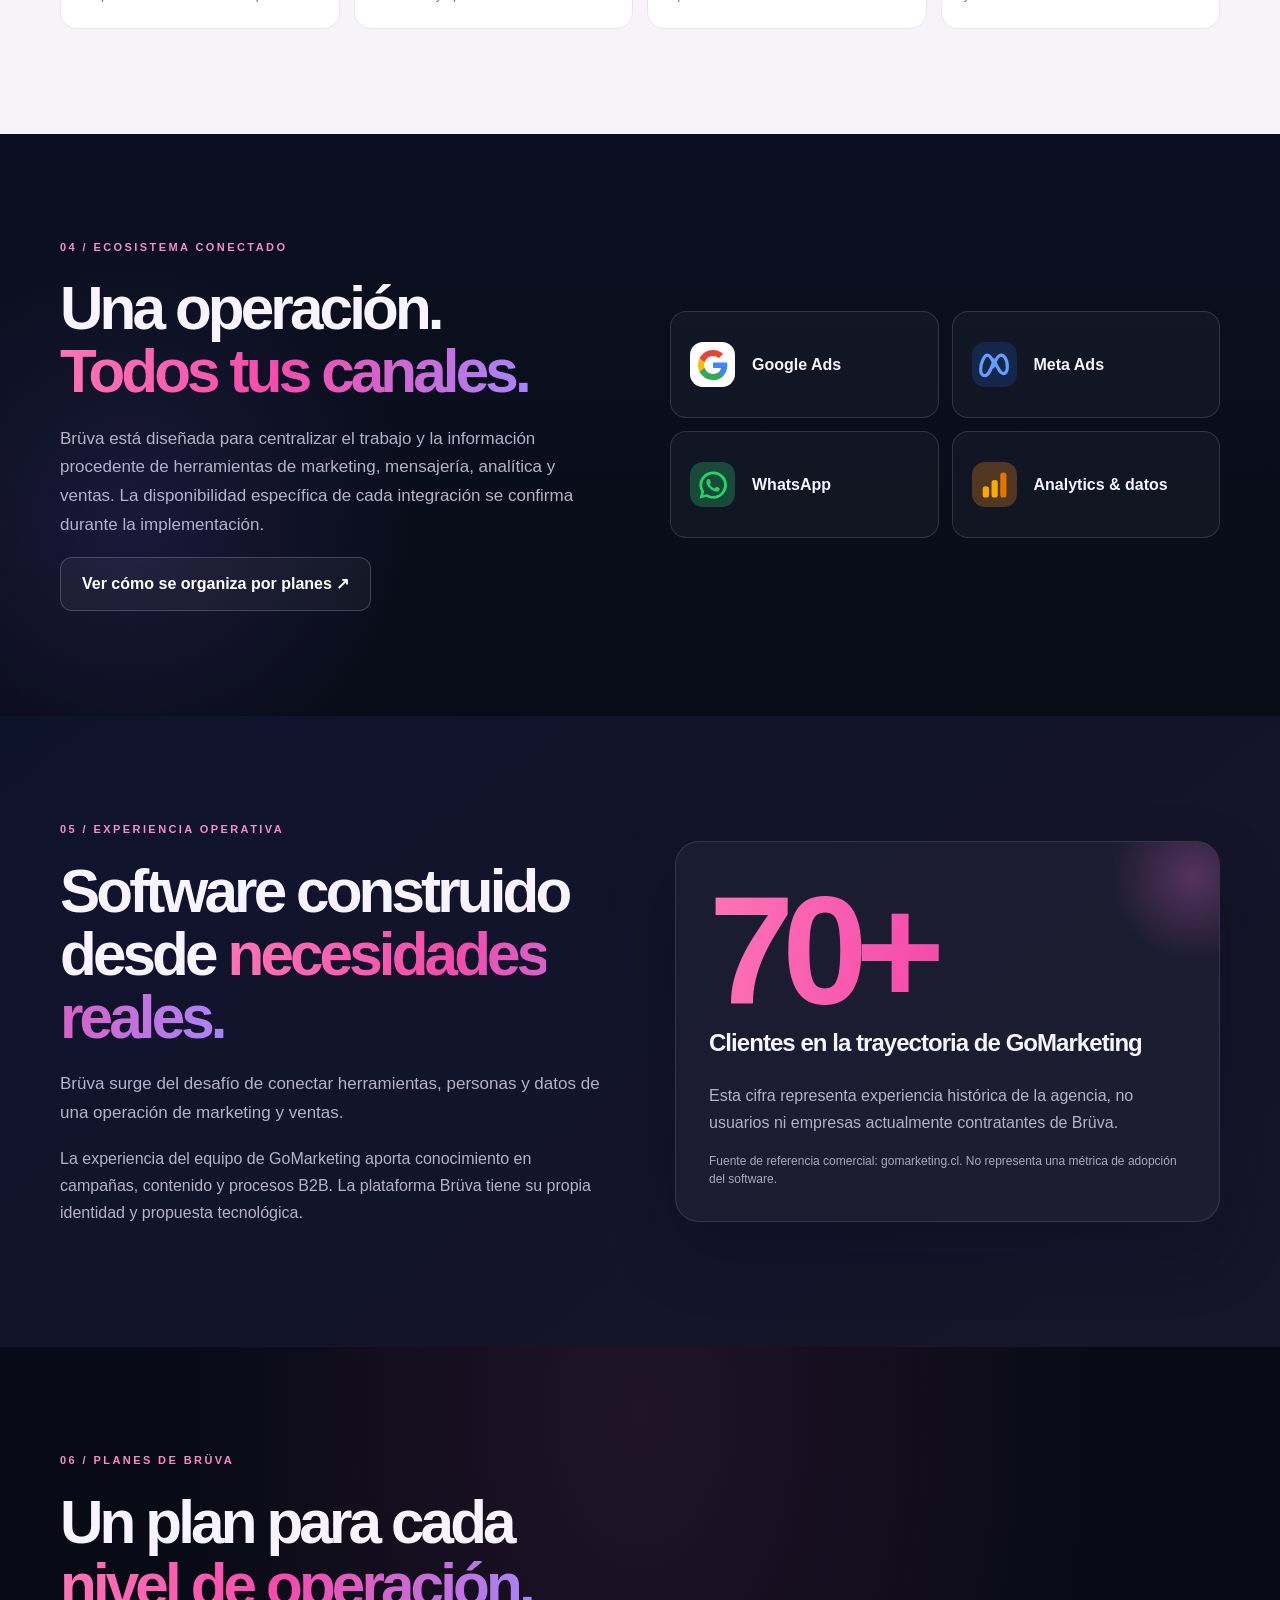
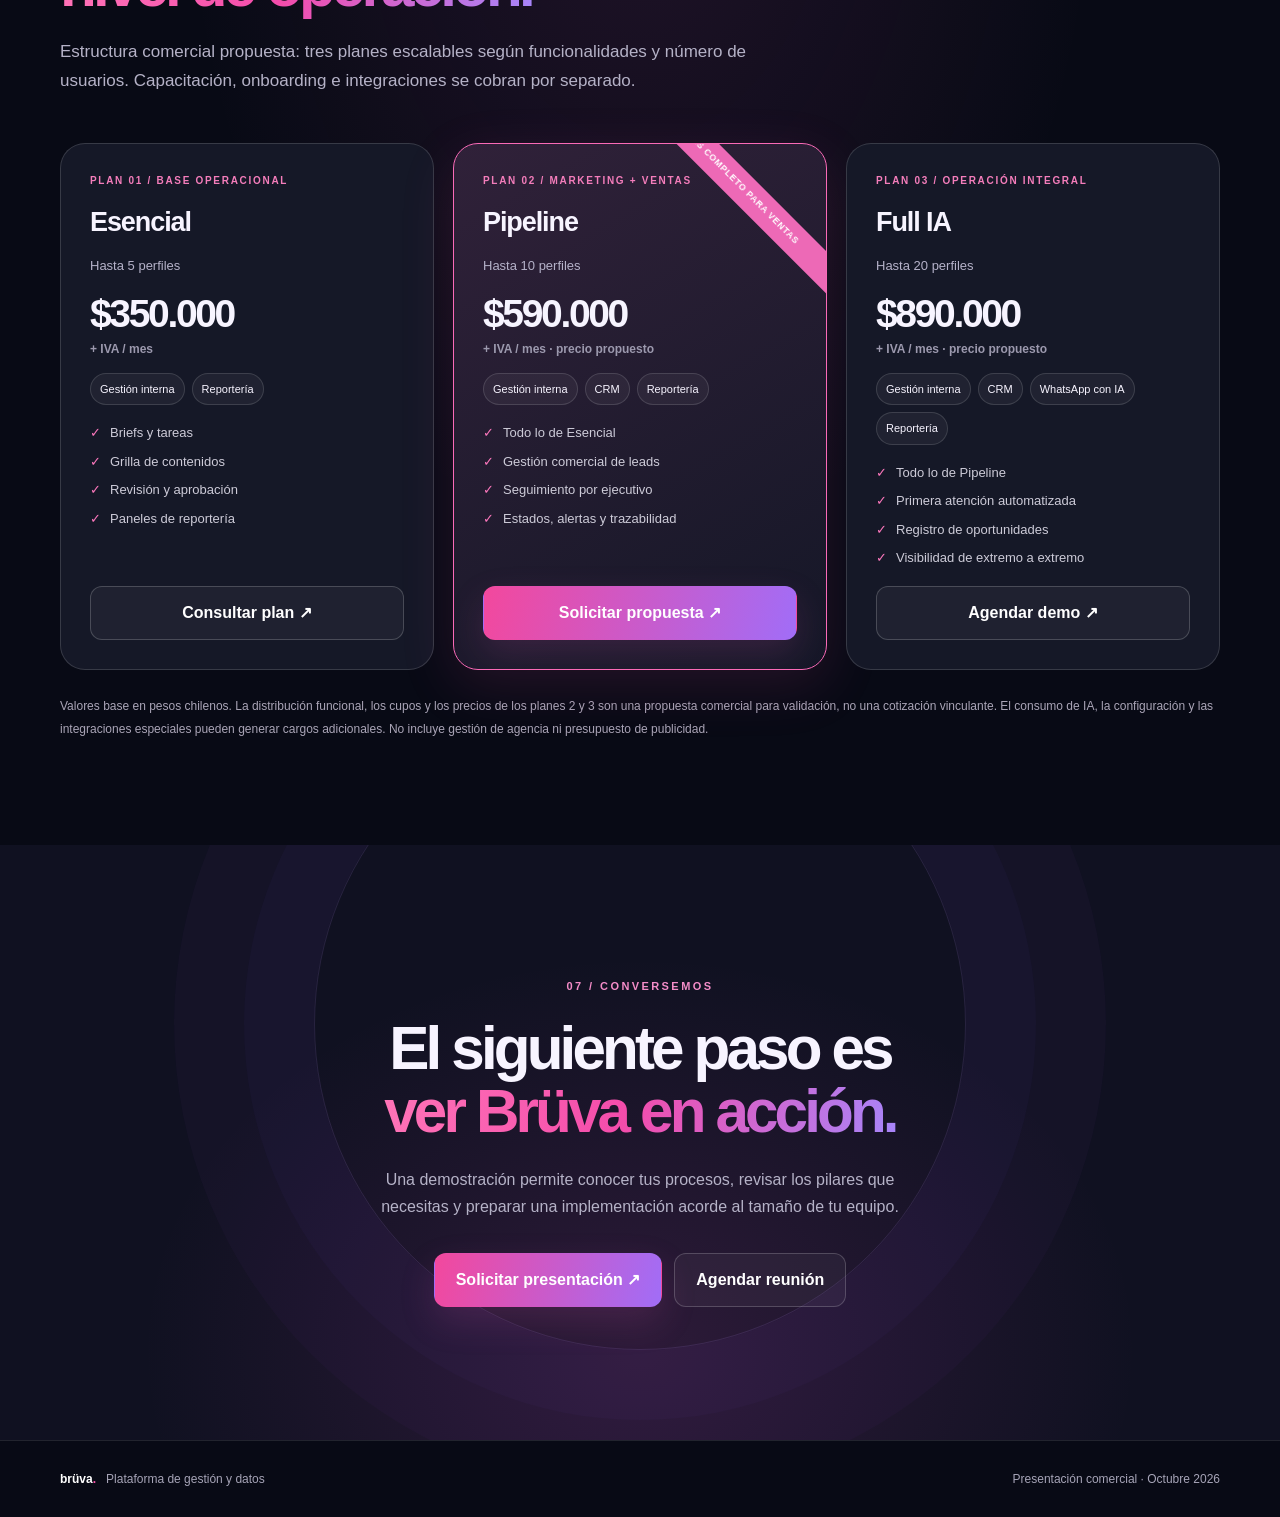
==== commit a2714db0: "Forzar actualización de estilos de las franjas en GitHub Pages" ====
--- a/index.html
+++ b/index.html
@@ -125,7 +125,7 @@
 @media(prefers-reduced-motion:reduce){.marquee-rail,.eco-line,.eco-node,.eco-core:before,.eco-core:after,.hero h1,.hero p,.hero-actions,.hero .shell,.report-bars span,.chart-ui span{animation:none!important}.js-motion .reveal-motion{opacity:1;transform:none;filter:none;transition:none}}
 
 </style>
-<link rel="stylesheet" href="experience.css?v=3">
+<link rel="stylesheet" href="experience.css?v=4">
 </head>
 <body>
 <div id="progress"></div>
--- a/experience.css
+++ b/experience.css
@@ -106,3 +106,49 @@
 @media(max-width:980px){.story-grid{grid-template-columns:1fr}.story-left{position:relative;top:auto}.story-rail{display:none}.story-cards{grid-template-columns:repeat(2,minmax(0,1fr))}.story-card{min-height:410px}}
 @media(max-width:640px){.hero{min-height:650px}.hero .shell-caption{right:0;bottom:-18px}.hero .hero-tag{display:none}.hero-ambient .ha-orb{right:-50%;top:26%;width:350px;height:350px}.story-cards{grid-template-columns:1fr}.story-card{min-height:405px;padding:26px}.story-points{grid-template-columns:1fr;gap:7px}.story-points div{padding-top:12px}.hero h1{font-size:clamp(50px,12vw,73px)}.ecosystem-header h2{font-size:36px}.plan.featured:before{font-size:8px}}
 @media(prefers-reduced-motion:reduce){.hero:before,.hero:after,.hero-ambient .ha-orb,.hero-ambient .ha-orb:before,.hero-ambient .ha-orb:after,.hero-ambient .ha-star,.hero .shell-caption,.cta:before,.story-art .story-signal{animation:none!important}.cursor-halo{display:none!important}}
+
+
+/* 2026-10-26 / Refined motion banners: editorial, subtle and lightweight */
+.marquee-section{
+  background:#101222;
+  border-top:1px solid rgba(255,255,255,.075);
+  border-bottom:1px solid rgba(255,255,255,.075);
+}
+.marquee-section.alt{
+  background:linear-gradient(90deg,#18152a,#1c172d 58%,#17182c);
+}
+.marquee-section:before,.marquee-section:after{width:clamp(46px,10vw,165px)}
+.marquee-section:before{background:linear-gradient(90deg,#101222 0%,rgba(16,18,34,0) 100%)}
+.marquee-section:after{background:linear-gradient(270deg,#101222 0%,rgba(16,18,34,0) 100%)}
+.marquee-section.alt:before{background:linear-gradient(90deg,#18152a,transparent)}
+.marquee-section.alt:after{background:linear-gradient(270deg,#17182c,transparent)}
+.marquee-pack{
+  gap:27px;
+  padding:16px 28px 16px 0;
+}
+.marquee-pack span{
+  color:#c0bacf;
+  font-size:clamp(12px,1.15vw,15px);
+  font-weight:620;
+  letter-spacing:.065em;
+  text-transform:uppercase;
+}
+.marquee-pack em{color:#dda3c9;font-weight:650}
+.marquee-pack i{
+  width:4px;
+  height:4px;
+  background:#bd8fb8;
+  opacity:.68;
+  box-shadow:none;
+}
+.marquee-rail{animation-duration:58s;will-change:transform}
+.marquee-section.alt .marquee-rail{animation-duration:68s}
+.marquee-section:hover .marquee-rail{animation-play-state:running}
+@media(max-width:640px){
+  .marquee-pack{gap:20px;padding:13px 21px 13px 0}
+  .marquee-pack span{font-size:12px;letter-spacing:.05em}
+  .marquee-pack i{width:3px;height:3px}
+}
+@media(prefers-reduced-motion:reduce){
+  .marquee-rail,.marquee-section.alt .marquee-rail{animation:none!important}
+}
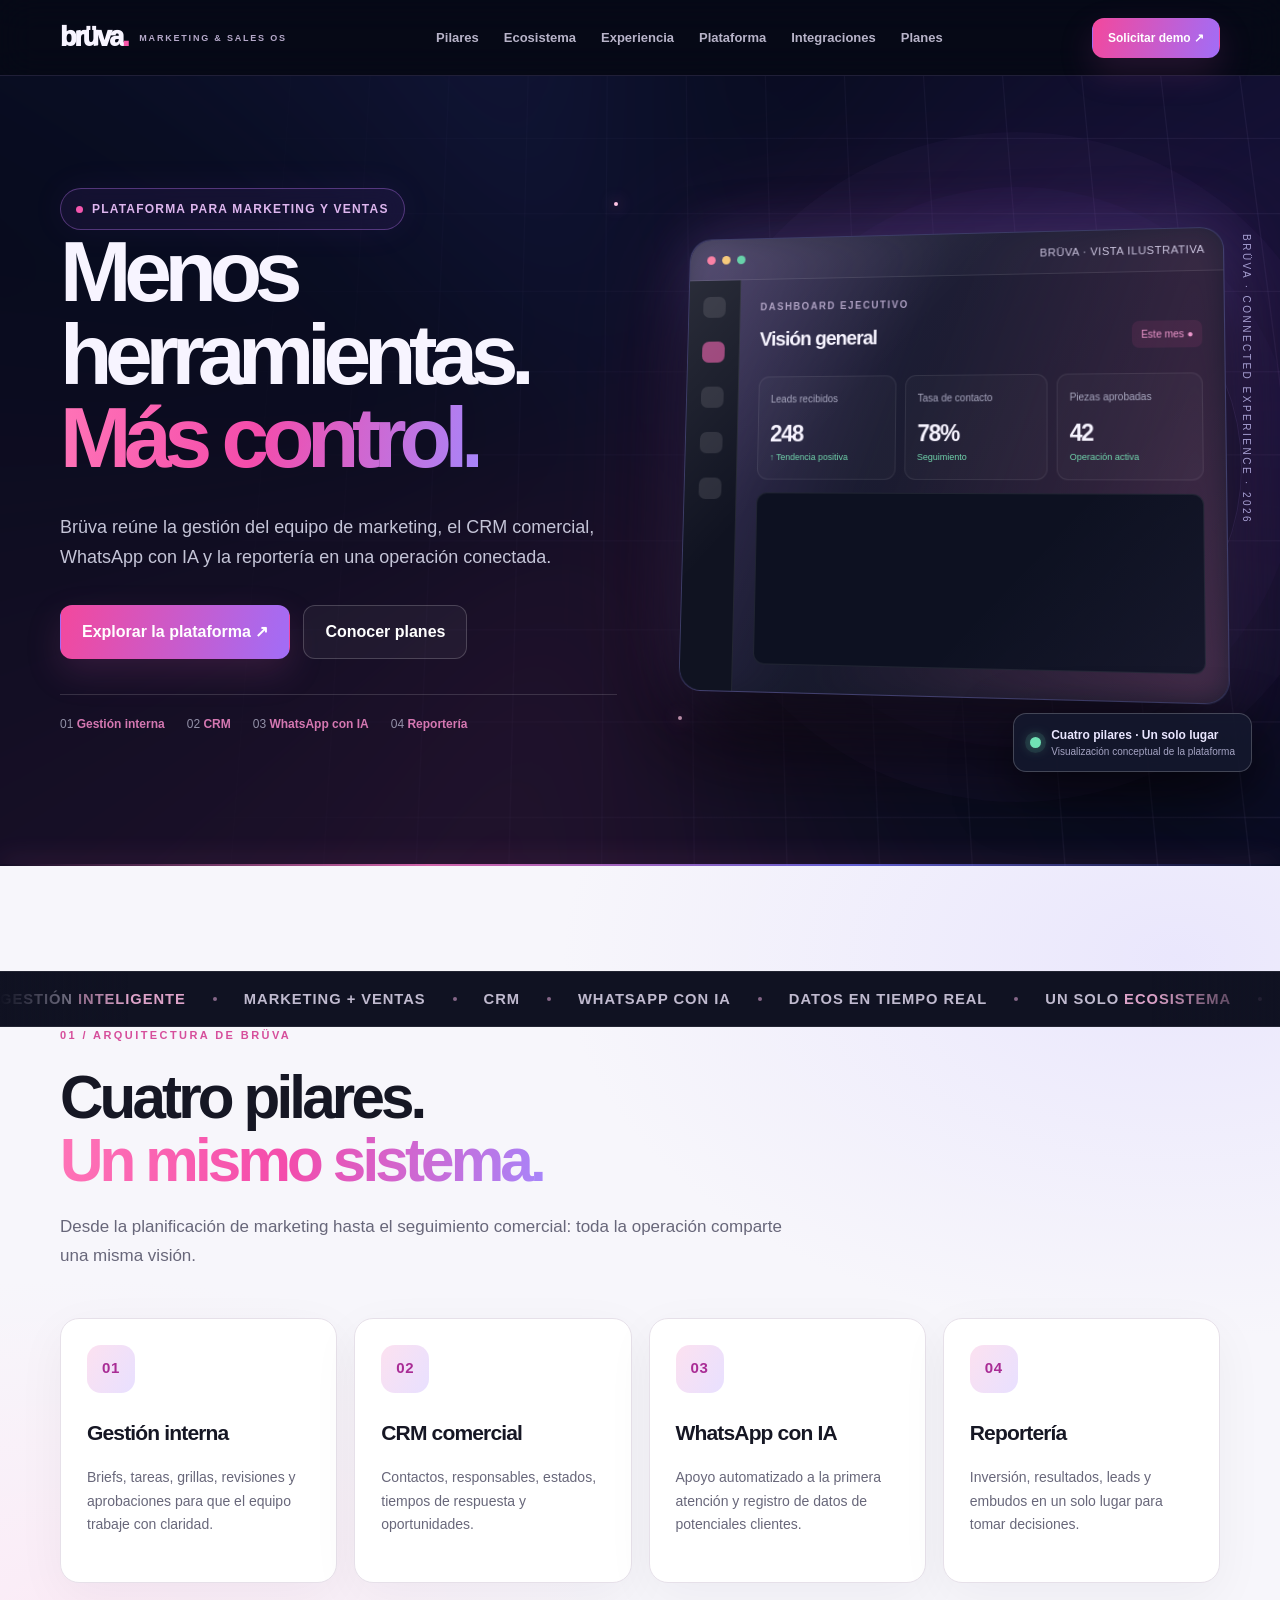
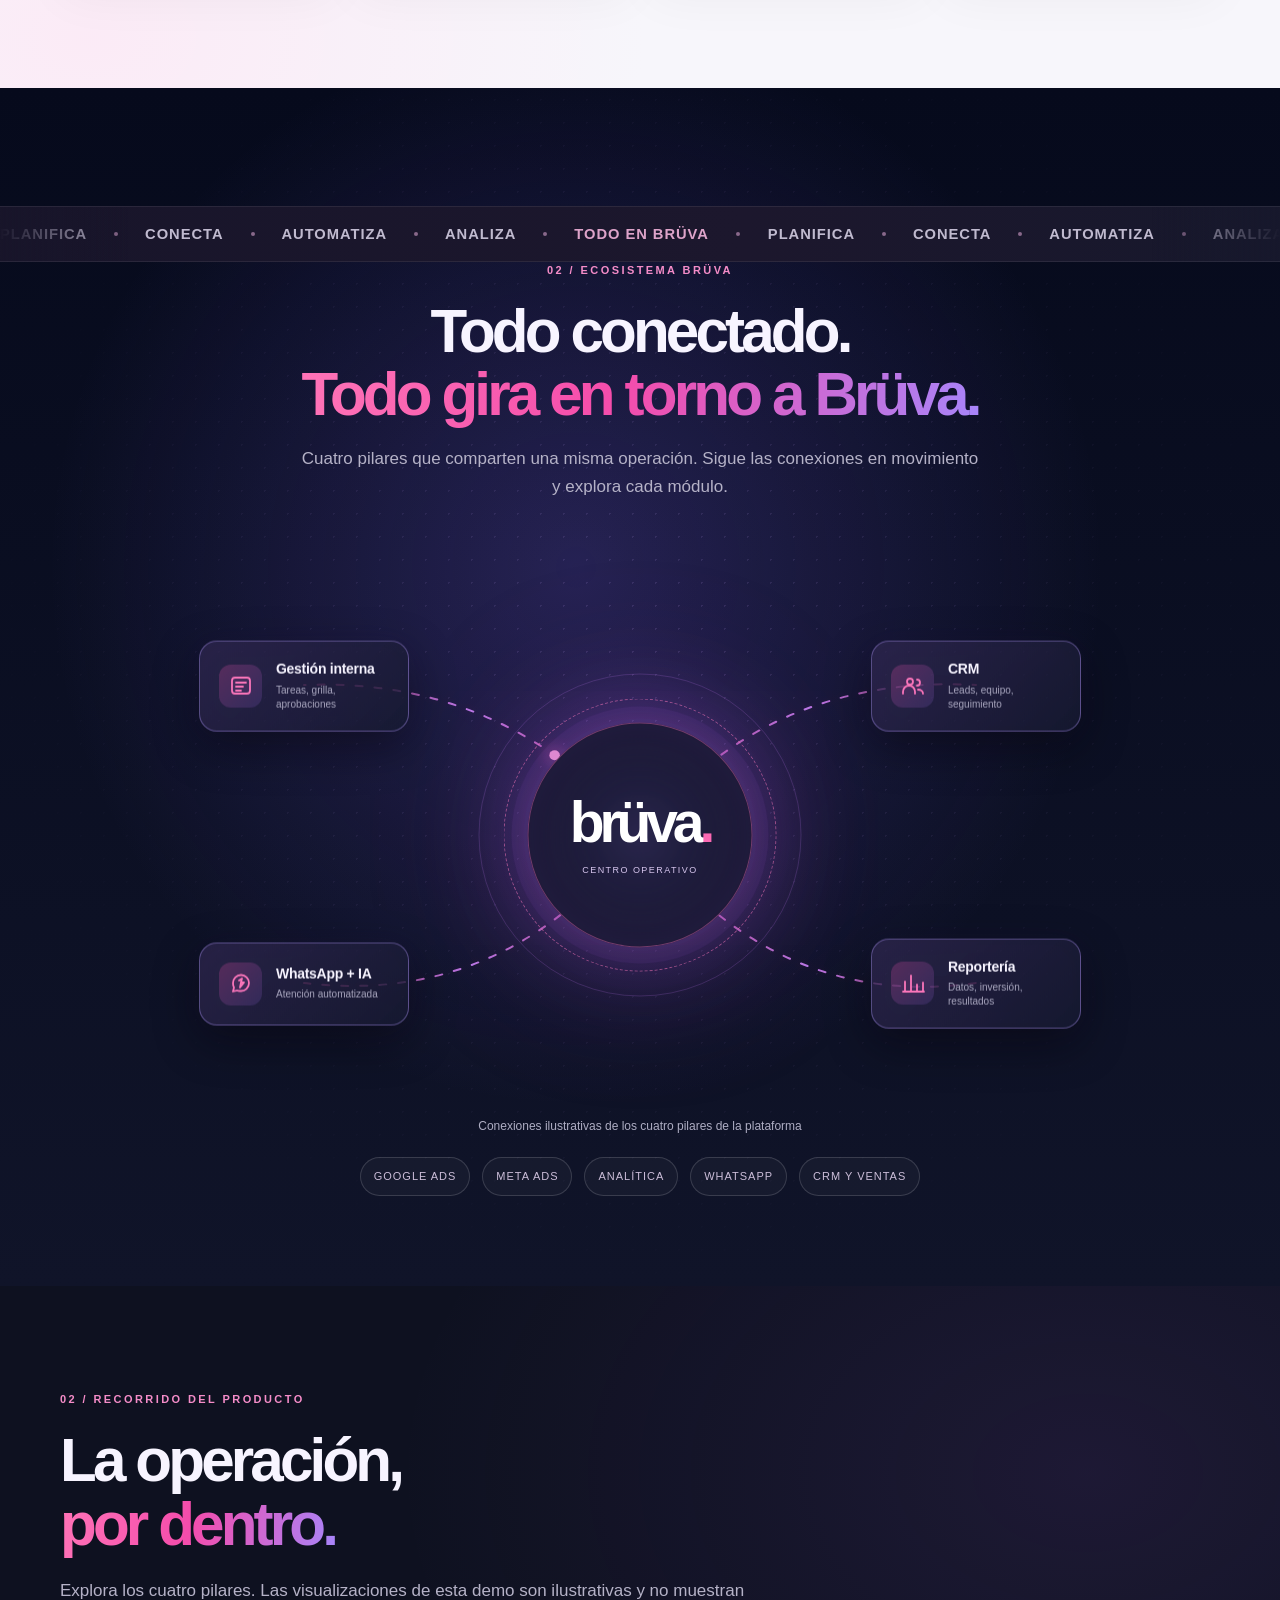
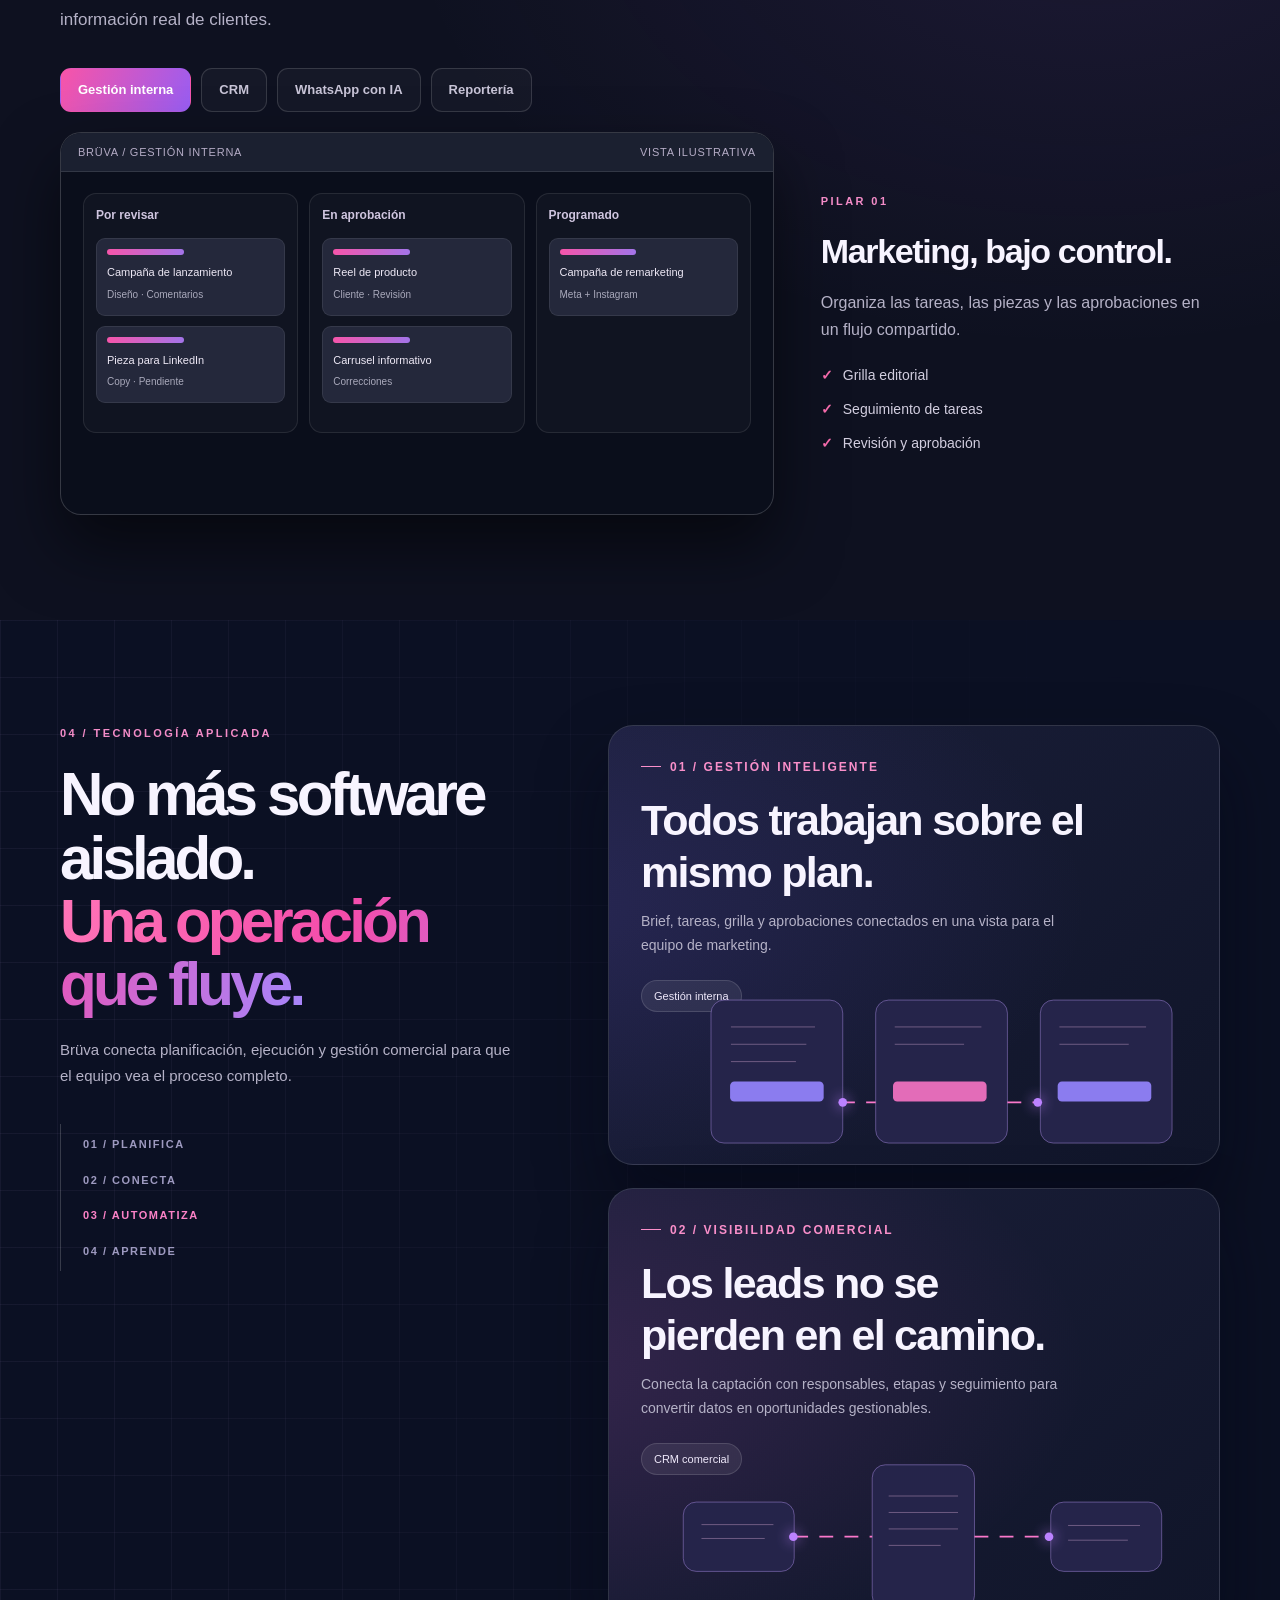
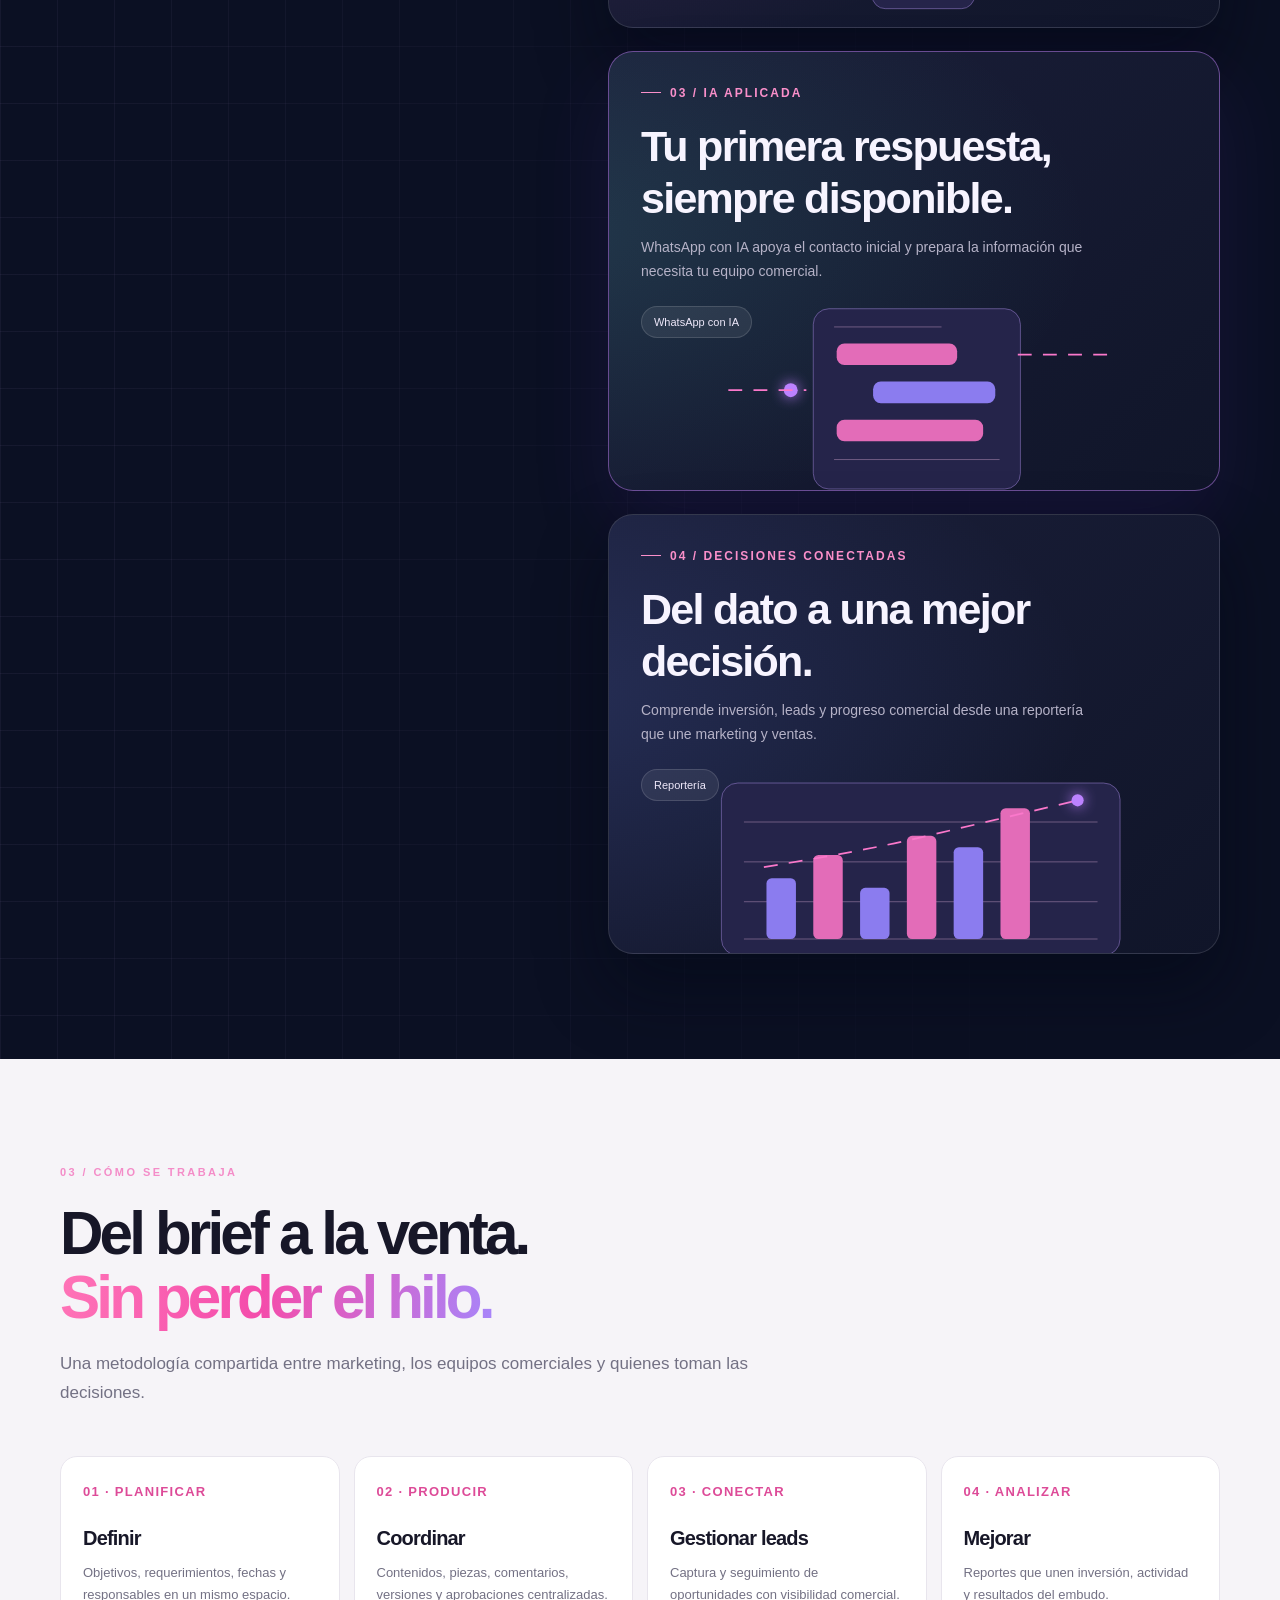
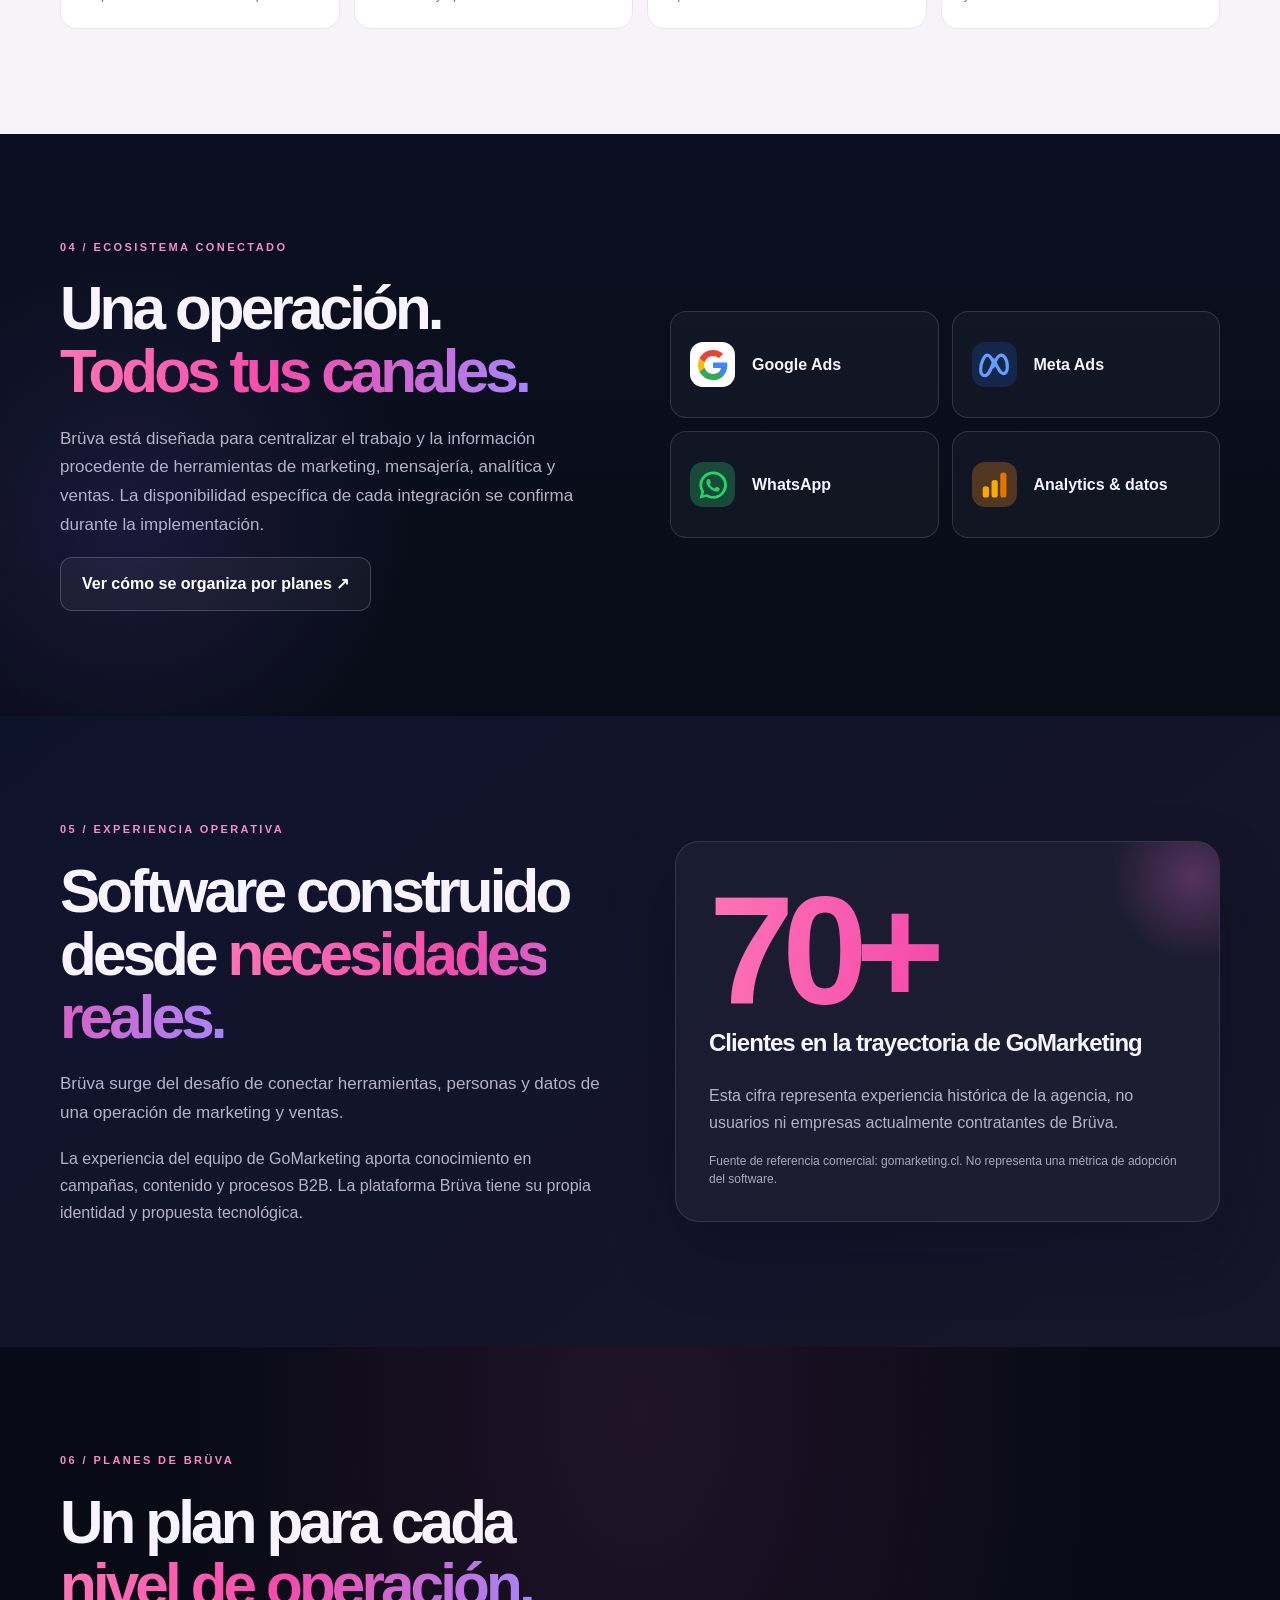
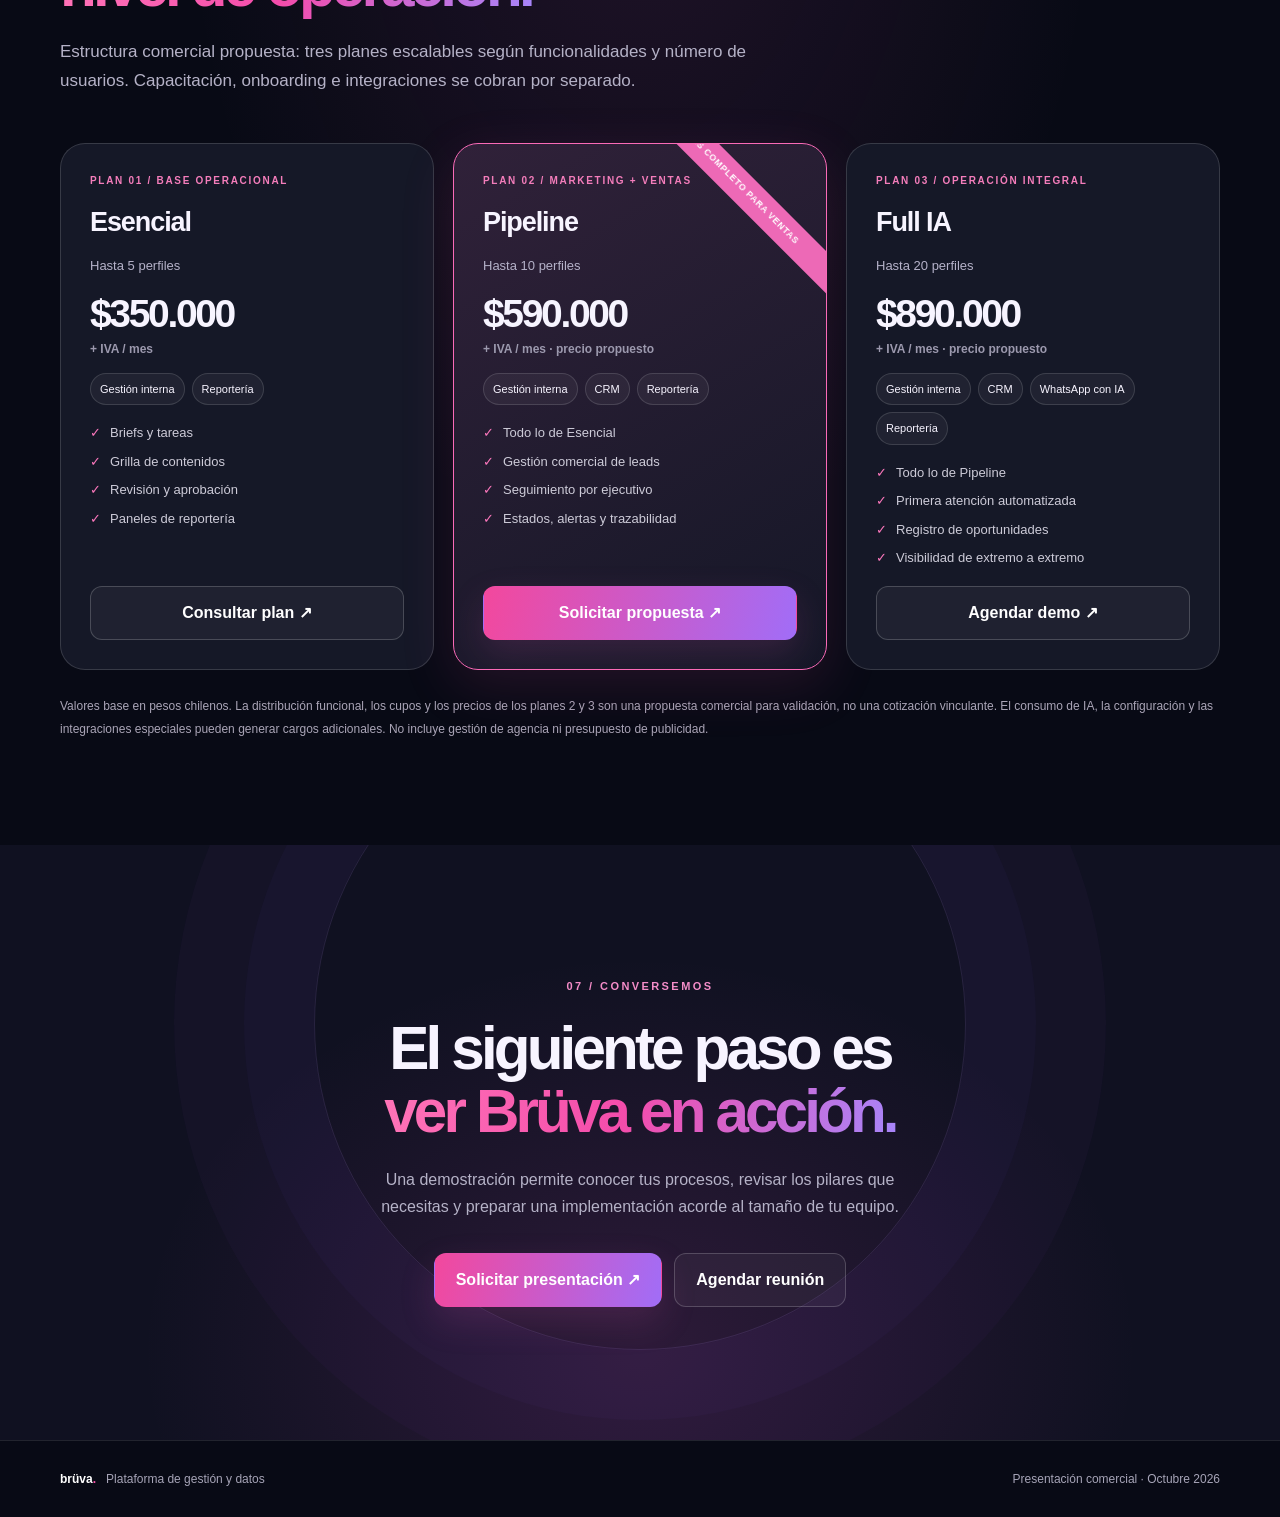
==== commit ce85c501: "Integrar textos en movimiento en las secciones, sin franjas separadas" ====
--- a/index.html
+++ b/index.html
@@ -125,18 +125,17 @@
 @media(prefers-reduced-motion:reduce){.marquee-rail,.eco-line,.eco-node,.eco-core:before,.eco-core:after,.hero h1,.hero p,.hero-actions,.hero .shell,.report-bars span,.chart-ui span{animation:none!important}.js-motion .reveal-motion{opacity:1;transform:none;filter:none;transition:none}}
 
 </style>
-<link rel="stylesheet" href="experience.css?v=4">
+<link rel="stylesheet" href="experience.css?v=5">
 </head>
 <body>
 <div id="progress"></div>
 <header><div class="wrap navbar"><a href="#inicio" class="brand" aria-label="Brüva, inicio">brüva<i>.</i><small>marketing &amp; sales OS</small></a><nav aria-label="Secciones"><a href="#pilares">Pilares</a><a href="#ecosistema">Ecosistema</a><a href="#experiencia">Experiencia</a><a href="#producto">Plataforma</a><a href="#integraciones">Integraciones</a><a href="#planes">Planes</a></nav><a href="#contacto" class="btn small primary">Solicitar demo ↗</a></div></header>
 <main>
 <section class="hero" id="inicio"><div class="hero-ambient" aria-hidden="true"><div class="ha-orb"></div><span class="ha-star"></span><span class="ha-star"></span><span class="ha-star"></span><span class="ha-star"></span></div><div class="hero-tag" aria-hidden="true">BRÜVA · CONNECTED EXPERIENCE · 2026</div><div class="wrap hero-grid"><div><span class="chip"><span class="dot"></span> Plataforma para marketing y ventas</span><h1>Menos herramientas.<br><span class="grad">Más control.</span></h1><p>Brüva reúne la gestión del equipo de marketing, el CRM comercial, WhatsApp con IA y la reportería en una operación conectada.</p><div class="hero-actions"><a href="#producto" class="btn primary">Explorar la plataforma ↗</a><a href="#planes" class="btn">Conocer planes</a></div><div class="hero-meta"><span>01 <b>Gestión interna</b></span><span>02 <b>CRM</b></span><span>03 <b>WhatsApp con IA</b></span><span>04 <b>Reportería</b></span></div></div><div class="shell" aria-label="Panel conceptual de Brüva"><div class="shell-top"><b class="light"></b><b class="light"></b><b class="light"></b><span>BRÜVA · VISTA ILUSTRATIVA</span></div><div class="mini-ui"><div class="sidebar"><span class="side-symbol"></span><span class="side-symbol"></span><span class="side-symbol"></span><span class="side-symbol"></span><span class="side-symbol"></span></div><div class="mini-main"><div class="mini-kicker">Dashboard ejecutivo</div><div class="mini-head"><strong>Visión general</strong><em>Este mes ●</em></div><div class="metric-grid"><div class="metric"><label>Leads recibidos</label><b>248</b><small>↑ Tendencia positiva</small></div><div class="metric"><label>Tasa de contacto</label><b>78%</b><small>Seguimiento</small></div><div class="metric"><label>Piezas aprobadas</label><b>42</b><small>Operación activa</small></div></div><div class="chart-ui" aria-hidden="true"><span style="height:39%"></span><span style="height:52%"></span><span style="height:49%"></span><span style="height:67%"></span><span style="height:58%"></span><span style="height:80%"></span><span style="height:72%"></span><span style="height:94%"></span></div></div></div></div><div class="shell-caption"><span class="pulse-dot"></span><div><b>Cuatro pilares · Un solo lugar</b><small>Visualización conceptual de la plataforma</small></div></div></div><div class="platform-runner" aria-hidden="true"></div></section>
-<div class="marquee-section" aria-label="Gestión inteligente de marketing y ventas"><div class="marquee-rail" aria-hidden="true"><div class="marquee-pack"><span>GESTIÓN <em>INTELIGENTE</em></span><i></i><span>MARKETING + VENTAS</span><i></i><span>CRM</span><i></i><span>WHATSAPP CON IA</span><i></i><span>DATOS EN TIEMPO REAL</span><i></i><span>UN SOLO <em>ECOSISTEMA</em></span><i></i></div><div class="marquee-pack"><span>GESTIÓN <em>INTELIGENTE</em></span><i></i><span>MARKETING + VENTAS</span><i></i><span>CRM</span><i></i><span>WHATSAPP CON IA</span><i></i><span>DATOS EN TIEMPO REAL</span><i></i><span>UN SOLO <em>ECOSISTEMA</em></span><i></i></div><div class="marquee-pack"><span>GESTIÓN <em>INTELIGENTE</em></span><i></i><span>MARKETING + VENTAS</span><i></i><span>CRM</span><i></i><span>WHATSAPP CON IA</span><i></i><span>DATOS EN TIEMPO REAL</span><i></i><span>UN SOLO <em>ECOSISTEMA</em></span><i></i></div></div></div>
-<section class="pillars" id="pilares"><div class="wrap"><div class="eyebrow">01 / Arquitectura de Brüva</div><h2>Cuatro pilares.<br><span class="grad">Un mismo sistema.</span></h2><p class="sub">Desde la planificación de marketing hasta el seguimiento comercial: toda la operación comparte una misma visión.</p><div class="pillar-grid"><article class="pillar"><div class="pi">01</div><h3>Gestión interna</h3><p>Briefs, tareas, grillas, revisiones y aprobaciones para que el equipo trabaje con claridad.</p></article><article class="pillar"><div class="pi">02</div><h3>CRM comercial</h3><p>Contactos, responsables, estados, tiempos de respuesta y oportunidades.</p></article><article class="pillar"><div class="pi">03</div><h3>WhatsApp con IA</h3><p>Apoyo automatizado a la primera atención y registro de datos de potenciales clientes.</p></article><article class="pillar"><div class="pi">04</div><h3>Reportería</h3><p>Inversión, resultados, leads y embudos en un solo lugar para tomar decisiones.</p></article></div></div></section>
+<section class="pillars" id="pilares">
+<div class="marquee-section" aria-label="Gestión inteligente de marketing y ventas"><div class="marquee-rail" aria-hidden="true"><div class="marquee-pack"><span>GESTIÓN <em>INTELIGENTE</em></span><i></i><span>MARKETING + VENTAS</span><i></i><span>CRM</span><i></i><span>WHATSAPP CON IA</span><i></i><span>DATOS EN TIEMPO REAL</span><i></i><span>UN SOLO <em>ECOSISTEMA</em></span><i></i></div><div class="marquee-pack"><span>GESTIÓN <em>INTELIGENTE</em></span><i></i><span>MARKETING + VENTAS</span><i></i><span>CRM</span><i></i><span>WHATSAPP CON IA</span><i></i><span>DATOS EN TIEMPO REAL</span><i></i><span>UN SOLO <em>ECOSISTEMA</em></span><i></i></div><div class="marquee-pack"><span>GESTIÓN <em>INTELIGENTE</em></span><i></i><span>MARKETING + VENTAS</span><i></i><span>CRM</span><i></i><span>WHATSAPP CON IA</span><i></i><span>DATOS EN TIEMPO REAL</span><i></i><span>UN SOLO <em>ECOSISTEMA</em></span><i></i></div></div></div><div class="wrap"><div class="eyebrow">01 / Arquitectura de Brüva</div><h2>Cuatro pilares.<br><span class="grad">Un mismo sistema.</span></h2><p class="sub">Desde la planificación de marketing hasta el seguimiento comercial: toda la operación comparte una misma visión.</p><div class="pillar-grid"><article class="pillar"><div class="pi">01</div><h3>Gestión interna</h3><p>Briefs, tareas, grillas, revisiones y aprobaciones para que el equipo trabaje con claridad.</p></article><article class="pillar"><div class="pi">02</div><h3>CRM comercial</h3><p>Contactos, responsables, estados, tiempos de respuesta y oportunidades.</p></article><article class="pillar"><div class="pi">03</div><h3>WhatsApp con IA</h3><p>Apoyo automatizado a la primera atención y registro de datos de potenciales clientes.</p></article><article class="pillar"><div class="pi">04</div><h3>Reportería</h3><p>Inversión, resultados, leads y embudos en un solo lugar para tomar decisiones.</p></article></div></div></section>
+<section class="ecosystem" id="ecosistema" aria-labelledby="eco-title">
 <div class="marquee-section alt" aria-label="Flujo de trabajo: planifica, conecta, automatiza y analiza"><div class="marquee-rail" aria-hidden="true"><div class="marquee-pack"><span>PLANIFICA</span><i></i><span>CONECTA</span><i></i><span>AUTOMATIZA</span><i></i><span>ANALIZA</span><i></i><span><em>TODO EN BRÜVA</em></span><i></i></div><div class="marquee-pack"><span>PLANIFICA</span><i></i><span>CONECTA</span><i></i><span>AUTOMATIZA</span><i></i><span>ANALIZA</span><i></i><span><em>TODO EN BRÜVA</em></span><i></i></div><div class="marquee-pack"><span>PLANIFICA</span><i></i><span>CONECTA</span><i></i><span>AUTOMATIZA</span><i></i><span>ANALIZA</span><i></i><span><em>TODO EN BRÜVA</em></span><i></i></div></div></div>
-
-<section class="ecosystem" id="ecosistema" aria-labelledby="eco-title">
 <div class="wrap"><div class="ecosystem-header"><div class="eyebrow">02 / Ecosistema Brüva</div>
 <h2 id="eco-title">Todo conectado.<br><span class="grad">Todo gira en torno a Brüva.</span></h2>
 <p class="sub">Cuatro pilares que comparten una misma operación. Sigue las conexiones en movimiento y explora cada módulo.</p></div>
